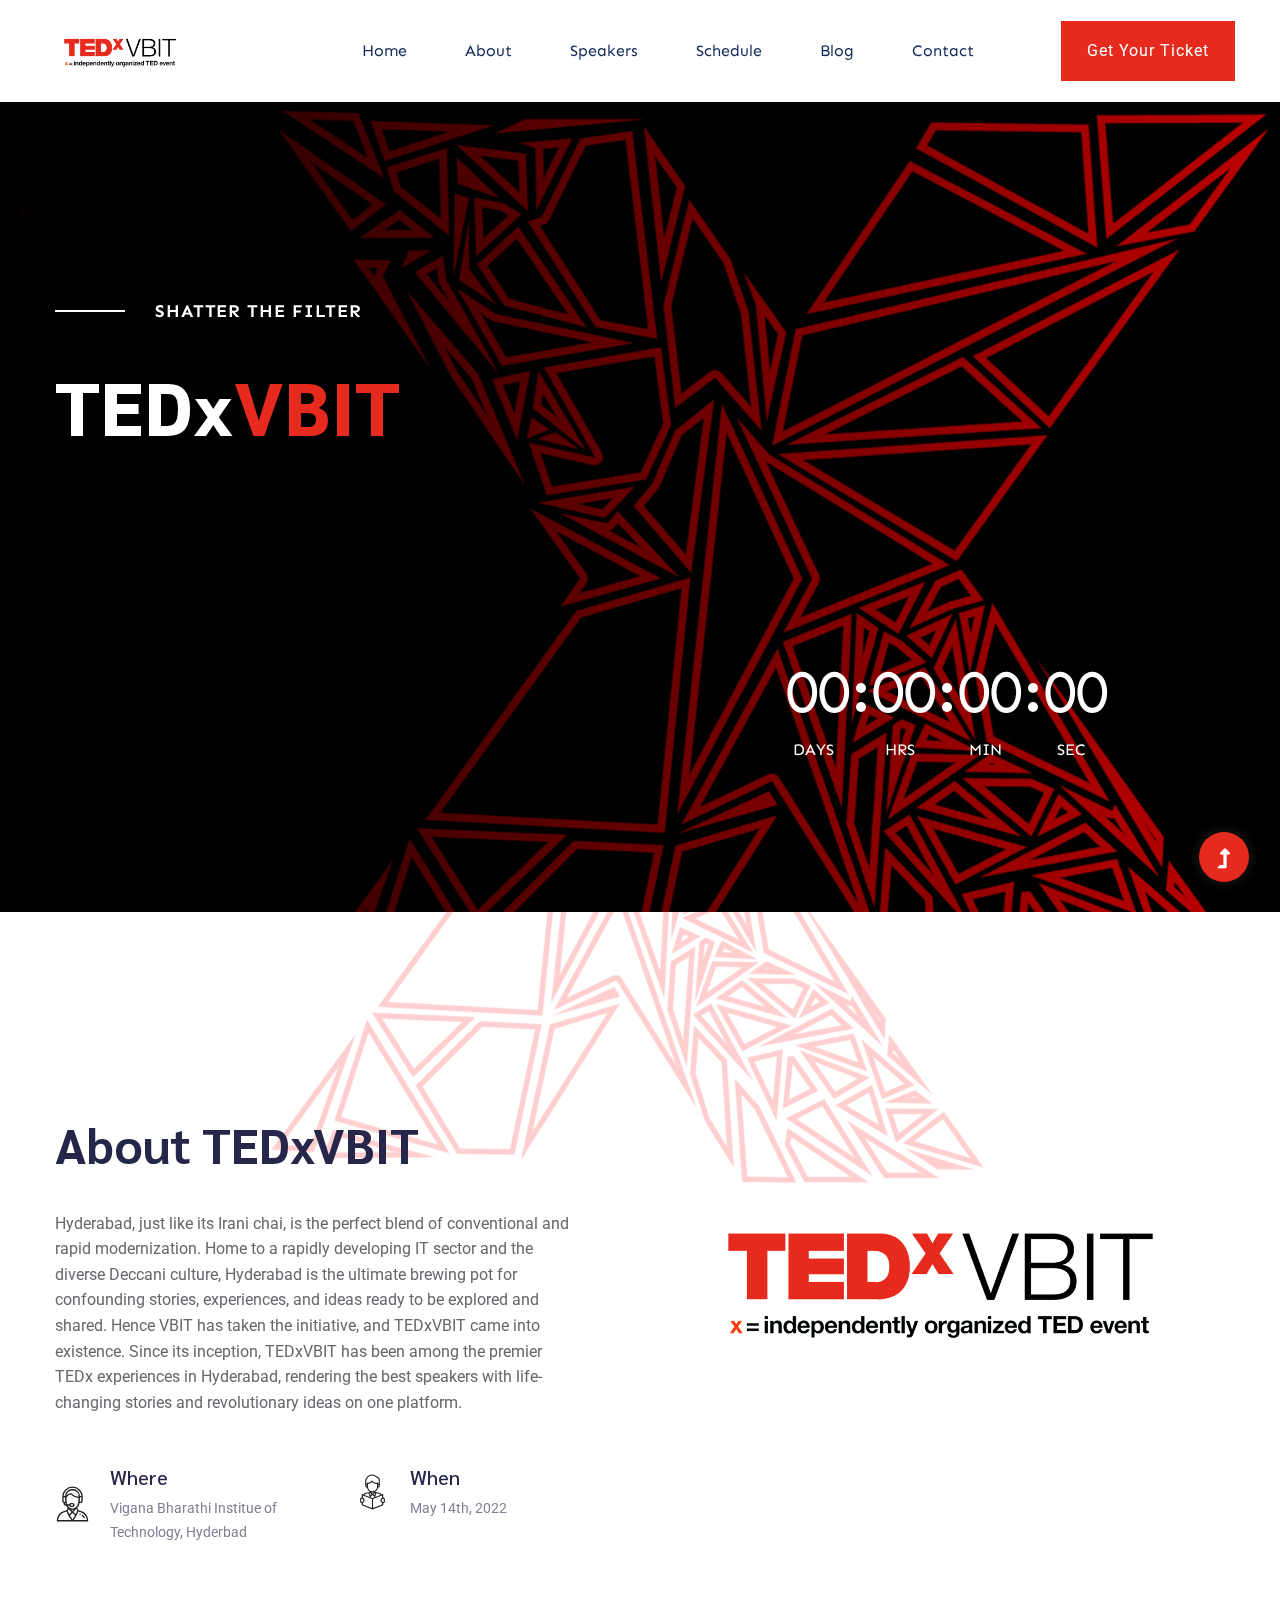
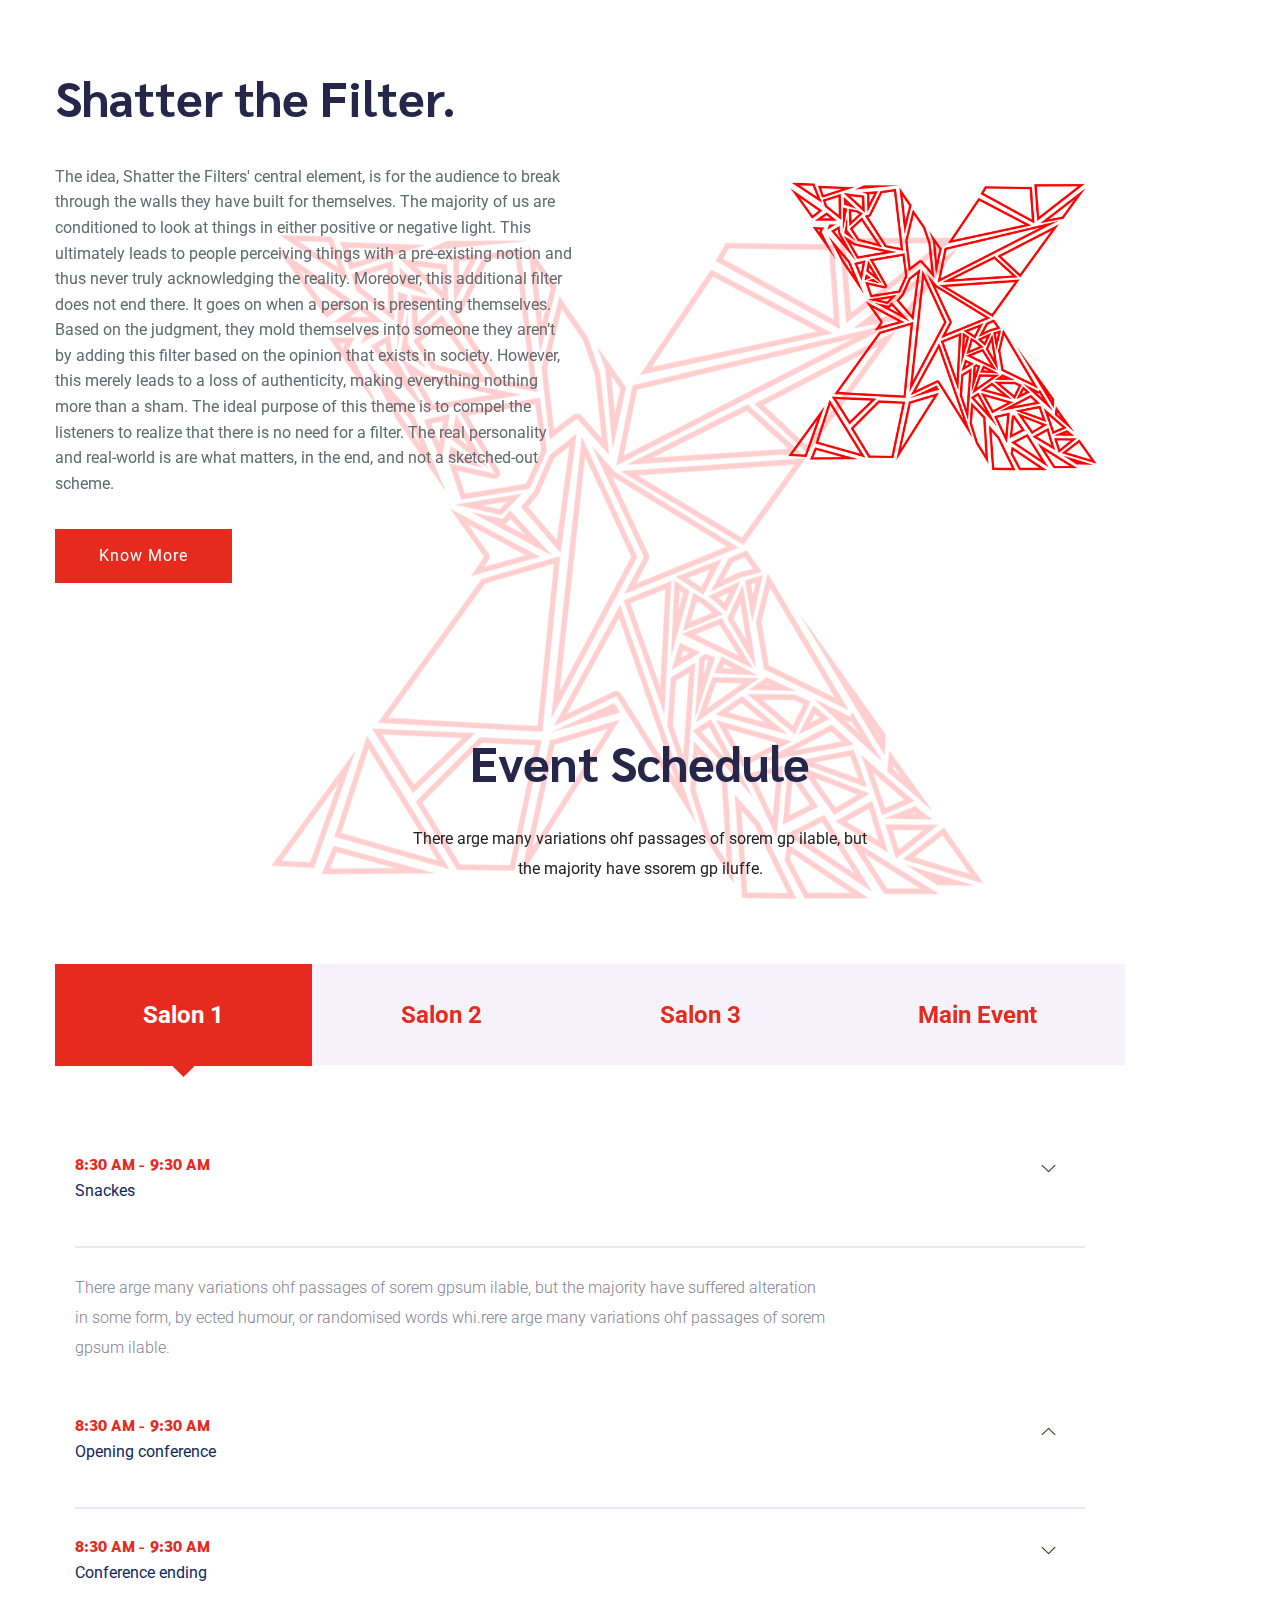
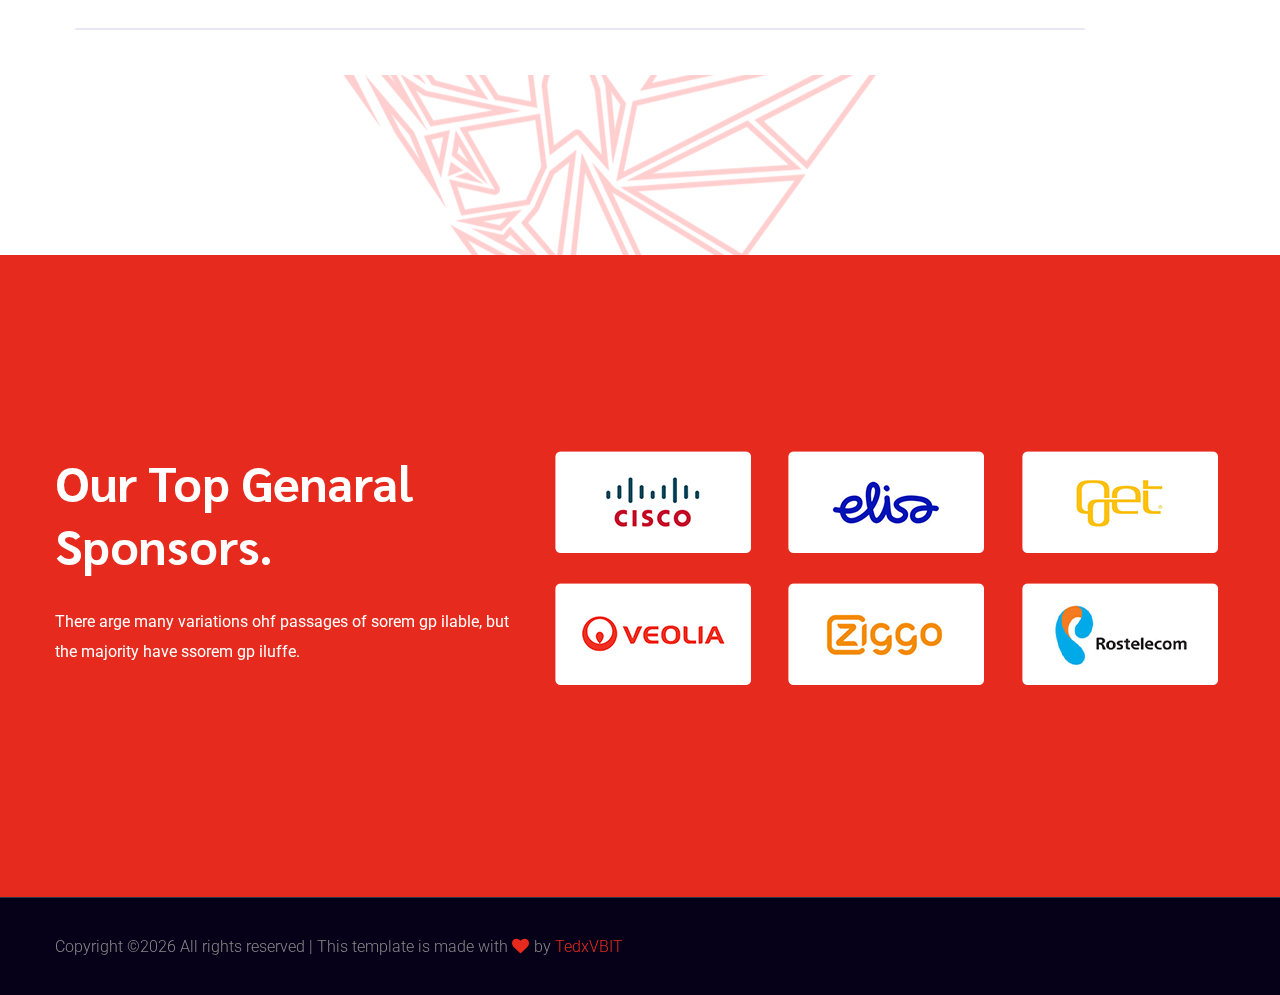
==== index.html @ 93c68857 "Opacity" ====
<!doctype html>
<html class="no-js" lang="zxx">
<head>
    <meta charset="utf-8">
    <meta http-equiv="x-ua-compatible" content="ie=edge">
    <title> TedxVBIT | Season 4 </title>
    <meta name="description" content="">
    <meta name="viewport" content="width=device-width, initial-scale=1">
    <link rel="manifest" href="site.webmanifest">
    <link rel="shortcut icon" type="image/x-icon" href="assets/img/favicon.png">

	<!-- CSS here -->
	<link rel="stylesheet" href="assets/css/bootstrap.min.css">
	<link rel="stylesheet" href="assets/css/owl.carousel.min.css">
	<link rel="stylesheet" href="assets/css/slicknav.css">
    <link rel="stylesheet" href="assets/css/flaticon.css">
    <link rel="stylesheet" href="assets/css/gijgo.css">
	<link rel="stylesheet" href="assets/css/animate.min.css">
	<link rel="stylesheet" href="assets/css/magnific-popup.css">
	<link rel="stylesheet" href="assets/css/fontawesome-all.min.css">
	<link rel="stylesheet" href="assets/css/themify-icons.css">
	<link rel="stylesheet" href="assets/css/slick.css">
	<link rel="stylesheet" href="assets/css/nice-select.css">
	<link rel="stylesheet" href="assets/css/style.css">
    <style>
        body{
            background-image: url(assets/img/alpha1.png);
            background-position: bottom right;
            
        }
    </style>
</head>
<body>
    <!-- ? Preloader Start -->
    <div id="preloader-active">
        <div class="preloader d-flex align-items-center justify-content-center">
            <div class="preloader-inner position-relative">
                <div class="preloader-circle"></div>
                <div class="preloader-img pere-text">
                    <img src="assets/img/logo/loader.png" alt="">
                </div>
            </div>
        </div>
    </div>
    <!-- Preloader Start -->
<header>
    <!--? Header Start -->
    <div class="header-area">
        <div class="main-header header-sticky">
            <div class="container-fluid">
                <div class="row align-items-center">
                    <!-- Logo -->
                    <div class="col-xl-2 col-lg-2 col-md-1">
                        <div class="logo">
                            <a href="index.html"><img src="assets/img/logo/logo.png" width="150" alt=""></a>
                        </div>
                    </div>
                    <div class="col-xl-10 col-lg-10 col-md-10">
                        <div class="menu-main d-flex align-items-center justify-content-end">
                            <!-- Main-menu -->
                            <div class="main-menu f-right d-none d-lg-block">
                                <nav>
                                    <ul id="navigation">
                                        <li><a href="index.html">Home</a></li>
                                        <li><a href="about.html">About</a></li>
                                        <li><a href="Speakers.html">Speakers</a></li>
                                        <li><a href="schedule.html">Schedule</a></li>
                                        <li><a href="blog.html">Blog</a>
                                            <ul class="submenu">
                                                <li><a href="blog.html">Blog</a></li>
                                                <li><a href="blog_details.html">Blog Details</a></li>
                                                <li><a href="elements.html">Element</a></li>
                                            </ul>
                                        </li>
                                        <li><a href="contact.html">Contact</a></li>
                                    </ul>
                                </nav>
                            </div>
                            <div class="header-right-btn f-right d-none d-lg-block ml-30">
                                <a href="#" class="btn header-btn">Get Your Ticket</a>
                            </div>
                        </div>
                    </div>   
                    <!-- Mobile Menu -->
                    <div class="col-12">
                        <div class="mobile_menu d-block d-lg-none"></div>
                    </div>
                </div>
            </div>
        </div>
    </div>
    <!-- Header End -->
</header>
<main>
    <!--? slider Area Start-->
    <div class="slider-area position-relative" style="height: 90vh;">
        <div class="slider-active">
            <!-- Single Slider -->
            <div class="single-slider slider-height d-flex align-items-center">
                <div class="container">
                    <div class="row">
                        <div class="col-xl-8 col-lg-8 col-md-9 col-sm-10">
                            <div class="hero__caption" style="padding-bottom: 300px;">
                                <span data-animation="fadeInLeft" data-delay=".1s">Shatter the filter</span>
                                <h1 data-animation="fadeInLeft" data-delay=".5s">TEDx<strong style="color: #e62b1e;">VBIT</strong></h1>
                            </div>
                        </div>
                    </div>
                </div>          
            </div>
            <!-- Single Slider -->
            <div class="single-slider slider-height d-flex align-items-center">
                <div class="container">
                    <div class="row">
                        <div class="col-xl-8 col-lg-8 col-md-9 col-sm-10">
                            <div class="hero__caption">
                                <span data-animation="fadeInLeft" data-delay=".1s">Committed to success</span>
                                <h1 data-animation="fadeInLeft" data-delay=".5s">Digital Conference For Designers</h1>
                                <!-- Hero-btn -->
                                <div class="slider-btns">
                                    <a data-animation="fadeInLeft" data-delay="1.0s" href="industries.html" class="btn hero-btn">Download</a>
                                    <a data-animation="fadeInRight" data-delay="1.0s" class="popup-video video-btn"  href="https://www.youtube.com/watch?v=up68UAfH0d0">
                                        <i class="fas fa-play"></i></a>
                                    <p class="video-cap d-none d-sm-blcok" data-animation="fadeInRight" data-delay="1.0s">Story Vidoe<br> Watch</p>
                                </div>
                            </div>
                        </div>
                    </div>
                </div>          
            </div>
        </div>
        <!-- Counter Section Begin -->
        <div class="counter-section d-sm-block" style="padding-bottom: 50px;">
            <div class="cd-timer" id="countdown" >
                <div class="cd-item">
                    <span>96</span>
                    <p>Days</p>
                </div>
                <div class="cd-item">
                    <span>15</span>
                    <p>Hrs</p>
                </div>
                <div class="cd-item">
                    <span>07</span>
                    <p>Min</p>
                </div>
                <div class="cd-item">
                    <span>02</span>
                    <p>Sec</p>
                </div>
            </div>
        </div>
        <!-- Counter Section End -->
    </div>
    <!-- slider Area End-->
    <!--? About Law Start-->
    <section class="about-low-area section-padding2" >
        <div class="container">
            <div class="row">
                <div class="col-lg-6 col-md-12">
                    <div class="about-caption mb-50">
                        <!-- Section Tittle -->
                        <div class="section-tittle mb-35">
                            <h2>About TEDxVBIT</h2>
                        </div>
                        <p>Hyderabad, just like its Irani chai, is the perfect blend of conventional and rapid modernization. Home to a rapidly developing IT sector and the diverse Deccani culture, Hyderabad is the ultimate brewing pot for confounding stories, experiences, and ideas ready to be explored and shared. Hence VBIT has taken the initiative, and TEDxVBIT came into existence. Since its inception, TEDxVBIT has been among the premier TEDx experiences in Hyderabad, rendering the best speakers with life-changing stories and revolutionary ideas on one platform.
                        </p>
                    </div>
                    <div class="row">
                        <div class="col-lg-6 col-md-6 col-sm-6 col-xs-10">
                            <div class="single-caption mb-20">
                                <div class="caption-icon">
                                    <span class="flaticon-communications-1"></span>
                                </div>
                                <div class="caption">
                                    <h5>Where</h5>
                                    <p>Vigana Bharathi Institue of Technology, Hyderbad </p>
                                </div>
                            </div>
                        </div>
                        <div class="col-lg-6 col-md-6 col-sm-6 col-xs-10">
                            <div class="single-caption mb-20">
                                <div class="caption-icon">
                                    <span class="flaticon-education"></span>
                                </div>
                                <div class="caption">
                                    <h5>When</h5>
                                    <p>May 14th, 2022</p>
                                </div>
                            </div>
                        </div>
                    </div>
                    
                </div>
                <div class="col-lg-6 col-md-12">
                    <!-- about-img -->
                    <!--
                        <div class="about-font-img d-none d-lg-block">
                            <img src="assets/img/TEDx Shattered Stroke.png" alt="" style="width: 60%;">
                        </div>-->
                        <div class="about-back-img ">
                            <img src="assets/img/TEDx LOGO White BG.png" alt="" style="width: 100%; margin-top: 20px;">
                        </div>
                    </div>
                </div>
            </div>
        </div>
    </section>


    <section class="about-low-area section-padding2" style="margin-top: -300px;">
        <div class="container">
            <div class="row">
                <div class="col-lg-6 col-md-12">
                    <div class="about-caption mb-50">
                        <!-- Section Tittle -->
                        <div class="section-tittle mb-35">
                            <h2>Shatter the Filter.</h2>
                        </div>
                        <p>The idea, Shatter the Filters' central element, is for the audience to break through the walls they have built for themselves. The majority of us are conditioned to look at things in either positive or negative light. This ultimately leads to people perceiving things with a pre-existing notion and thus never truly acknowledging the reality. Moreover, this additional filter does not end there. It goes on when a person is presenting themselves. Based on the judgment, they mold themselves into someone they aren’t by adding this filter based on the opinion that exists in society. However, this merely leads to a loss of authenticity, making everything nothing more than a sham. The ideal purpose of this theme is to compel the listeners to realize that there is no need for a filter. The real personality and real-world is are what matters, in the end, and not a sketched-out scheme.
                        </p>
                        <a href="about.html" class="btn mt-50" style="margin-top: -10px;">Know More</a>
                    </div>
                   
                </div>
                <div class="col-lg-6 col-md-12">
                    <!-- about-img -->
                    <!--
                        <div class="about-font-img d-none d-lg-block">
                            <img src="assets/img/TEDx Shattered Stroke.png" alt="" style="width: 60%;">
                        </div>-->
                        <div class="about-back-img ">
                            <img src="assets/img/TEDx Shattered Stroke.png" alt="" style="width: 100%;">
                        </div>
                    </div>
                </div>
            </div>
        </div>
    </section>


    <!-- About Law End-->
    <!--? Brand Area Start -->
    <!--
    <section class="team-area pt-180 pb-100 section-bg" data-background="assets/img/gallery/section_bg02.png">
        <div class="container">
            <div class="row">
                <div class="col-lg-6 col-md-9">
                  
                    <div class="section-tittle section-tittle2 mb-50">
                        <h2>The Most Importent Speakers.</h2>
                        <p>There arge many variations ohf passages of sorem gpsum ilable, but the majority have suffered alteration in.</p>
                        <a href="#" class="btn white-btn mt-30">View Spackert</a>
                    </div>
                </div>
                <div class="col-lg-3 col-md-4 col-sm-6">
                    <div class="single-team mb-30">
                        <div class="team-img">
                            <img src="assets/img/gallery/team1.png" alt="">
                           
                            <ul class="team-social">
                                <li><a href="#"><i class="fab fa-facebook-f"></i></a></li>
                                <li><a href="#"><i class="fab fa-twitter"></i></a></li>
                                <li><a href="#"><i class="fas fa-globe"></i></a></li>
                            </ul>
                        </div>
                        <div class="team-caption">
                            <h3><a href="#">Jesscia brown</a></h3>
                            <p> Co Founder</p>
                        </div>
                    </div>
                </div>
                <div class="col-lg-3 col-md-4 col-sm-6">
                    <div class="single-team mb-30">
                        <div class="team-img">
                            <img src="assets/img/gallery/team2.png" alt="">
                           
                            <ul class="team-social">
                                <li><a href="#"><i class="fab fa-facebook-f"></i></a></li>
                                <li><a href="#"><i class="fab fa-twitter"></i></a></li>
                                <li><a href="#"><i class="fas fa-globe"></i></a></li>
                            </ul>
                        </div>
                        <div class="team-caption">
                            <h3><a href="#">Jesscia brown</a></h3>
                            <p> Co Founder</p>
                        </div>
                    </div>
                </div>
                <div class="col-lg-3 col-md-4 col-sm-6">
                    <div class="single-team mb-30">
                        <div class="team-img">
                            <img src="assets/img/gallery/team3.png" alt="">
                            
                            <ul class="team-social">
                                <li><a href="#"><i class="fab fa-facebook-f"></i></a></li>
                                <li><a href="#"><i class="fab fa-twitter"></i></a></li>
                                <li><a href="#"><i class="fas fa-globe"></i></a></li>
                            </ul>
                        </div>
                        <div class="team-caption">
                            <h3><a href="#">brown Rulsan</a></h3>
                            <p> Co Founder</p>
                        </div>
                    </div>
                </div>
                <div class="col-lg-3 col-md-4 col-sm-6">
                    <div class="single-team mb-30">
                        <div class="team-img">
                            <img src="assets/img/gallery/team4.png" alt="">
                          
                            <ul class="team-social">
                                <li><a href="#"><i class="fab fa-facebook-f"></i></a></li>
                                <li><a href="#"><i class="fab fa-twitter"></i></a></li>
                                <li><a href="#"><i class="fas fa-globe"></i></a></li>
                            </ul>
                        </div>
                        <div class="team-caption">
                            <h3><a href="#">Jesscia brown</a></h3>
                            <p> Co Founder</p>
                        </div>
                    </div>
                </div>
                <div class="col-lg-3 col-md-4 col-sm-6">
                    <div class="single-team mb-30">
                        <div class="team-img">
                            <img src="assets/img/gallery/team5.png" alt="">
                            
                            <ul class="team-social">
                                <li><a href="#"><i class="fab fa-facebook-f"></i></a></li>
                                <li><a href="#"><i class="fab fa-twitter"></i></a></li>
                                <li><a href="#"><i class="fas fa-globe"></i></a></li>
                            </ul>
                        </div>
                        <div class="team-caption">
                            <h3><a href="#">Jesscia brown</a></h3>
                            <p> Co Founder</p>
                        </div>
                    </div>
                </div>
                <div class="col-lg-3 col-md-4 col-sm-6">
                    <div class="single-team mb-30">
                        <div class="team-img">
                            <img src="assets/img/gallery/team6.png" alt="">
                          
                            <ul class="team-social">
                                <li><a href="#"><i class="fab fa-facebook-f"></i></a></li>
                                <li><a href="#"><i class="fab fa-twitter"></i></a></li>
                                <li><a href="#"><i class="fas fa-globe"></i></a></li>
                            </ul>
                        </div>
                        <div class="team-caption">
                            <h3><a href="#">wndfert droit</a></h3>
                            <p> Co Founder</p>
                        </div>
                    </div>
                </div>
            </div>
        </div>
    </section>-->
    <!-- Brand Area End -->  
    <!--? accordion -->

    <section id="eventsch" class="accordion fix section-padding30" style="margin-top: -300px;">
        <div class="container">
            <div class="row justify-content-center">
                <div class="col-xl-5 col-lg-6 col-md-6">
                    <!-- Section Tittle -->
                    <div class="section-tittle text-center mb-80">
                        <h2>Event Schedule</h2>
                        <p>There arge many variations ohf passages of sorem gp ilable, but the majority have ssorem gp iluffe.</p>
                    </div> 
                </div>
            </div>
            <div class="row ">
               <div class="col-lg-11">
                    <div class="properties__button mb-40">
                        <!--Nav Button  -->
                        <nav>                                                                         
                            <div class="nav nav-tabs" id="nav-tab" role="tablist">
                                <a class="nav-item nav-link active" id="nav-home-tab" data-toggle="tab" href="#nav-home" role="tab" aria-controls="nav-home" aria-selected="true"> Salon 1</a>
                                <a class="nav-item nav-link" id="nav-profile-tab" data-toggle="tab" href="#nav-profile" role="tab" aria-controls="nav-profile" aria-selected="false">Salon 2</a>
                                <a class="nav-item nav-link" id="nav-contact-tab" data-toggle="tab" href="#nav-contact" role="tab" aria-controls="nav-contact" aria-selected="false">Salon 3</a>
                                <a class="nav-item nav-link" id="nav-dinner-tab" data-toggle="tab" href="#nav-dinner" role="tab" aria-controls="nav-dinner" aria-selected="false"> Main Event</a>
                            </div>
                        </nav>
                        <!--End Nav Button  -->
                    </div>
               </div>
            </div>
        </div>
        <div class="container">
            <!-- Nav Card -->
            <div class="tab-content" id="nav-tabContent">
                <!-- card one -->
                <div class="tab-pane fade show active" id="nav-home" role="tabpanel" aria-labelledby="nav-home-tab">
                   <div class="row">
                        <div class="col-lg-11">
                            <div class="accordion-wrapper">
                                <div class="accordion" id="accordionExample">
                                    <!-- single-one -->
                                    <div class="card">
                                        <div class="card-header" id="headingTwo">
                                            <h2 class="mb-0">
                                                <a href="#" class="btn-link collapsed" data-toggle="collapse" data-target="#collapseTwo" aria-expanded="false" aria-controls="collapseTwo">
                                                    <span>8:30 AM - 9:30 AM</span>
                                                    <p>Snackes</p>
                                                </a> 
                                            </h2>
                                        </div>
                                        <div id="collapseTwo" class="collapse show" aria-labelledby="headingTwo" data-parent="#accordionExample">
                                            <div class="card-body">
                                                There arge many variations ohf passages of sorem gpsum ilable, but the majority have suffered alteration in some form, by ected humour, or randomised words whi.rere arge many variations ohf passages of sorem gpsum ilable.
                                            </div>
                                        </div>
                                    </div>
                                    <!-- single-two -->
                                    <div class="card">
                                        <div class="card-header" id="headingOne">
                                            <h2 class="mb-0">
                                                <a href="#" class="btn-link" data-toggle="collapse" data-target="#collapseOne" aria-expanded="true" aria-controls="collapseOne">
                                                    <span>8:30 AM - 9:30 AM</span>
                                                    <p>Opening conference</p>
                                                </a>
                                            </h2>
                                        </div>
                                        <div id="collapseOne" class="collapse" aria-labelledby="headingOne" data-parent="#accordionExample">
                                            <div class="card-body">
                                                There arge many variations ohf passages of sorem gpsum ilable, but the majority have suffered alteration in some form, by ected humour, or randomised words whi.rere arge many variations ohf passages of sorem gpsum ilable.
                                            </div>
                                        </div>
                                    </div>
                                    <!-- single-three -->
                                    <div class="card">
                                        <div class="card-header" id="headingThree">
                                            <h2 class="mb-0">
                                                <a href="#" class="btn-link collapsed" data-toggle="collapse" data-target="#collapseThree" aria-expanded="false" aria-controls="collapseThree">
                                                    <span>8:30 AM - 9:30 AM</span>
                                                    <p>Conference ending</p>
                                                </a>
                                            </h2>
                                        </div>
                                        <div id="collapseThree" class="collapse" aria-labelledby="headingThree" data-parent="#accordionExample">
                                            <div class="card-body">
                                                There arge many variations ohf passages of sorem gpsum ilable, but the majority have suffered alteration in some form, by ected humour, or randomised words whi.rere arge many variations ohf passages of sorem gpsum ilable.
                                            </div>
                                        </div>
                                    </div>
                                </div>
                            </div>
                        </div>
                   </div>
                </div>
                <!-- Card two -->
                <div class="tab-pane fade" id="nav-profile" role="tabpanel" aria-labelledby="nav-profile-tab">
                    <div class="row">
                        <div class="col-lg-11">
                            <div class="accordion-wrapper">
                                <div class="accordion" id="accordionExample">
                                    <!-- single-one -->
                                    <div class="card">
                                        <div class="card-header" id="headingTwo">
                                            <h2 class="mb-0">
                                                <a href="#" class="btn-link collapsed" data-toggle="collapse" data-target="#collapseTwo2" aria-expanded="false" aria-controls="collapseTwo2">
                                                    <span>8:30 AM - 9:30 AM</span>
                                                    <p>Snackes</p>
                                                </a> 
                                            </h2>
                                        </div>
                                        <div id="collapseTwo2" class="collapse show" aria-labelledby="headingTwo" data-parent="#accordionExample">
                                            <div class="card-body">
                                                There arge many variations ohf passages of sorem gpsum ilable, but the majority have suffered alteration in some form, by ected humour, or randomised words whi.rere arge many variations ohf passages of sorem gpsum ilable.
                                            </div>
                                        </div>
                                    </div>
                                    <!-- single-two -->
                                    <div class="card">
                                        <div class="card-header" id="headingOne">
                                            <h2 class="mb-0">
                                                <a href="#" class="btn-link" data-toggle="collapse" data-target="#collapseOne1" aria-expanded="true" aria-controls="collapseOne1">
                                                    <span>8:30 AM - 9:30 AM</span>
                                                    <p>Opening conference</p>
                                                </a>
                                            </h2>
                                        </div>
                                        <div id="collapseOne1" class="collapse" aria-labelledby="headingOne" data-parent="#accordionExample">
                                            <div class="card-body">
                                                There arge many variations ohf passages of sorem gpsum ilable, but the majority have suffered alteration in some form, by ected humour, or randomised words whi.rere arge many variations ohf passages of sorem gpsum ilable.
                                            </div>
                                        </div>
                                    </div>
                                    <!-- single-three -->
                                    <div class="card">
                                        <div class="card-header" id="headingThree">
                                            <h2 class="mb-0">
                                                <a href="#" class="btn-link collapsed" data-toggle="collapse" data-target="#collapseThree3" aria-expanded="false" aria-controls="collapseThree3">
                                                    <span>8:30 AM - 9:30 AM</span>
                                                    <p>Conference ending</p>
                                                </a>
                                            </h2>
                                        </div>
                                        <div id="collapseThree3" class="collapse" aria-labelledby="headingThree" data-parent="#accordionExample">
                                            <div class="card-body">
                                                There arge many variations ohf passages of sorem gpsum ilable, but the majority have suffered alteration in some form, by ected humour, or randomised words whi.rere arge many variations ohf passages of sorem gpsum ilable.
                                            </div>
                                        </div>
                                    </div>
                                </div>
                            </div>
                        </div>
                    </div>
                </div>
                <!-- Card three -->
                <div class="tab-pane fade" id="nav-contact" role="tabpanel" aria-labelledby="nav-contact-tab">
                    <div class="row">
                            <div class="col-lg-11">
                                <div class="accordion-wrapper">
                                    <div class="accordion" id="accordionExample">
                                        <!-- single-one -->
                                        <div class="card">
                                            <div class="card-header" id="headingTwo">
                                                <h2 class="mb-0">
                                                    <a href="#" class="btn-link collapsed" data-toggle="collapse" data-target="#collapseTwo01" aria-expanded="false" aria-controls="collapseTwo01">
                                                        <span>8:30 AM - 9:30 AM</span>
                                                        <p>Snackes</p>
                                                    </a> 
                                                </h2>
                                            </div>
                                            <div id="collapseTwo01" class="collapse show" aria-labelledby="headingTwo" data-parent="#accordionExample">
                                                <div class="card-body">
                                                    There arge many variations ohf passages of sorem gpsum ilable, but the majority have suffered alteration in some form, by ected humour, or randomised words whi.rere arge many variations ohf passages of sorem gpsum ilable.
                                                </div>
                                            </div>
                                        </div>
                                        <!-- single-two -->
                                        <div class="card">
                                            <div class="card-header" id="headingOne">
                                                <h2 class="mb-0">
                                                    <a href="#" class="btn-link" data-toggle="collapse" data-target="#collapseOne02" aria-expanded="true" aria-controls="collapseOne02">
                                                        <span>8:30 AM - 9:30 AM</span>
                                                        <p>Opening conference</p>
                                                    </a>
                                                </h2>
                                            </div>
                                            <div id="collapseOne02" class="collapse" aria-labelledby="headingOne" data-parent="#accordionExample">
                                                <div class="card-body">
                                                    There arge many variations ohf passages of sorem gpsum ilable, but the majority have suffered alteration in some form, by ected humour, or randomised words whi.rere arge many variations ohf passages of sorem gpsum ilable.
                                                </div>
                                            </div>
                                        </div>
                                        <!-- single-three -->
                                        <div class="card">
                                            <div class="card-header" id="headingThree">
                                                <h2 class="mb-0">
                                                    <a href="#" class="btn-link collapsed" data-toggle="collapse" data-target="#collapseThree03" aria-expanded="false" aria-controls="collapseThree03">
                                                        <span>8:30 AM - 9:30 AM</span>
                                                        <p>Conference ending</p>
                                                    </a>
                                                </h2>
                                            </div>
                                            <div id="collapseThree03" class="collapse" aria-labelledby="headingThree" data-parent="#accordionExample">
                                                <div class="card-body">
                                                    There arge many variations ohf passages of sorem gpsum ilable, but the majority have suffered alteration in some form, by ected humour, or randomised words whi.rere arge many variations ohf passages of sorem gpsum ilable.
                                                </div>
                                            </div>
                                        </div>
                                    </div>
                                </div>
                            </div>
                    </div>
                </div>
                <!-- Card Four -->
                <div class="tab-pane fade" id="nav-dinner" role="tabpanel" aria-labelledby="nav-dinner">
                    <div class="row">
                            <div class="col-lg-11">
                                <div class="accordion-wrapper">
                                    <div class="accordion" id="accordionExample">
                                        <!-- single-one -->
                                        <div class="card">
                                            <div class="card-header" id="headingTwo">
                                                <h2 class="mb-0">
                                                    <a href="#" class="btn-link collapsed" data-toggle="collapse" data-target="#collapseTwo10" aria-expanded="false" aria-controls="collapseTwo10">
                                                        <span>8:30 AM - 9:30 AM</span>
                                                        <p>Snackes</p>
                                                    </a> 
                                                </h2>
                                            </div>
                                            <div id="collapseTwo10" class="collapse show" aria-labelledby="headingTwo" data-parent="#accordionExample">
                                                <div class="card-body">
                                                    There arge many variations ohf passages of sorem gpsum ilable, but the majority have suffered alteration in some form, by ected humour, or randomised words whi.rere arge many variations ohf passages of sorem gpsum ilable.
                                                </div>
                                            </div>
                                        </div>
                                        <!-- single-two -->
                                        <div class="card">
                                            <div class="card-header" id="headingOne">
                                                <h2 class="mb-0">
                                                    <a href="#" class="btn-link" data-toggle="collapse" data-target="#collapseOne20" aria-expanded="true" aria-controls="collapseOne20">
                                                        <span>8:30 AM - 9:30 AM</span>
                                                        <p>Opening conference</p>
                                                    </a>
                                                </h2>
                                            </div>
                                            <div id="collapseOne20" class="collapse" aria-labelledby="headingOne" data-parent="#accordionExample">
                                                <div class="card-body">
                                                    There arge many variations ohf passages of sorem gpsum ilable, but the majority have suffered alteration in some form, by ected humour, or randomised words whi.rere arge many variations ohf passages of sorem gpsum ilable.
                                                </div>
                                            </div>
                                        </div>
                                        <!-- single-three -->
                                        <div class="card">
                                            <div class="card-header" id="headingThree">
                                                <h2 class="mb-0">
                                                    <a href="#" class="btn-link collapsed" data-toggle="collapse" data-target="#collapseThree30" aria-expanded="false" aria-controls="collapseThree30">
                                                        <span>8:30 AM - 9:30 AM</span>
                                                        <p>Conference ending</p>
                                                    </a>
                                                </h2>
                                            </div>
                                            <div id="collapseThree30" class="collapse" aria-labelledby="headingThree" data-parent="#accordionExample">
                                                <div class="card-body">
                                                    There arge many variations ohf passages of sorem gpsum ilable, but the majority have suffered alteration in some form, by ected humour, or randomised words whi.rere arge many variations ohf passages of sorem gpsum ilable.
                                                </div>
                                            </div>
                                        </div>
                                    </div>
                                </div>
                            </div>
                    </div>
                </div>
            </div>
            <!-- End Nav Card -->
        </div>
    </section>
    <!-- accordion End -->
    <!--? gallery Products Start -->
    
    <!-- Pricing Card End -->
    <!--? Brand Area Start-->
    <section class="work-company section-padding30" style="background: #e62b1e;">
        <div class="container">
            <div class="row align-items-center">
                <div class="col-lg-5 col-md-8">
                    <!-- Section Tittle -->
                    <div class="section-tittle section-tittle2 mb-50">
                        <h2>Our Top Genaral Sponsors.</h2>
                        <p>There arge many variations ohf passages of sorem gp ilable, but the majority have ssorem gp iluffe.</p>
                    </div>
                </div>
                <div class="col-lg-7">
                    <div class="logo-area">
                        <div class="row">
                            <div class="col-lg-4 col-md-4 col-sm-6">
                                <div class="single-logo mb-30">
                                    <img src="assets/img/gallery/cisco_brand.png" alt="">
                                </div>
                            </div>
                            <div class="col-lg-4 col-md-4 col-sm-6">
                                <div class="single-logo mb-30">
                                    <img src="assets/img/gallery/cisco_brand2.png" alt="">
                                </div>
                            </div>
                            <div class="col-lg-4 col-md-4 col-sm-6">
                                <div class="single-logo mb-30">
                                    <img src="assets/img/gallery/cisco_brand3.png" alt="">
                                </div>
                            </div>
                            <div class="col-lg-4 col-md-4 col-sm-6">
                                <div class="single-logo mb-30">
                                    <img src="assets/img/gallery/cisco_brand4.png" alt="">
                                </div>
                            </div>
                            <div class="col-lg-4 col-md-4 col-sm-6">
                                <div class="single-logo mb-30">
                                    <img src="assets/img/gallery/cisco_brand5.png" alt="">
                                </div>
                            </div>
                            <div class="col-lg-4 col-md-4 col-sm-6">
                                <div class="single-logo mb-30">
                                    <img src="assets/img/gallery/cisco_brand6.png" alt="">
                                </div>
                            </div>
                        </div>
                    </div>
                </div>
            </div>
        </div>
    </section>
    <!-- Brand Area End-->
    <!--? Blog Area Start -->
    
    <!-- Blog Area End -->
    </main>
    <footer>
        <!-- Footer Start-->
              <!-- footer-bottom area -->
        <div class="footer-bottom-area footer-bg">
            <div class="container">
                <div class="footer-border">
                     <div class="row d-flex justify-content-between align-items-center">
                         <div class="col-xl-10 col-lg-8 ">
                             <div class="footer-copy-right">
                                 <p><!-- Link back to Colorlib can't be removed. Template is licensed under CC BY 3.0. -->
  Copyright &copy;<script>document.write(new Date().getFullYear());</script> All rights reserved | This template is made with <i class="fa fa-heart" aria-hidden="true"></i> by <a href="" target="_blank">TedxVBIT</a>
  <!-- Link back to Colorlib can't be removed. Template is licensed under CC BY 3.0. --></p>
                             </div>
                         </div>
                     </div>
                </div>
            </div>
        </div>
        <!-- Footer End-->
    </footer>
    <!-- Scroll Up -->
    <div id="back-top" >
        <a title="Go to Top" href="#"> <i class="fas fa-level-up-alt"></i></a>
    </div>

    <!-- JS here -->

    <script src="./assets/js/vendor/modernizr-3.5.0.min.js"></script>
    <!-- Jquery, Popper, Bootstrap -->
    <script src="./assets/js/vendor/jquery-1.12.4.min.js"></script>
    <script src="./assets/js/popper.min.js"></script>
    <script src="./assets/js/bootstrap.min.js"></script>
    <!-- Jquery Mobile Menu -->
    <script src="./assets/js/jquery.slicknav.min.js"></script>

    <!-- Jquery Slick , Owl-Carousel Plugins -->
    <script src="./assets/js/owl.carousel.min.js"></script>
    <script src="./assets/js/slick.min.js"></script>
    <!-- One Page, Animated-HeadLin -->
    <script src="./assets/js/wow.min.js"></script>
    <script src="./assets/js/animated.headline.js"></script>
    <script src="./assets/js/jquery.magnific-popup.js"></script>

    <!-- Date Picker -->
    <script src="./assets/js/gijgo.min.js"></script>
    <!-- Nice-select, sticky -->
    <script src="./assets/js/jquery.nice-select.min.js"></script>
    <script src="./assets/js/jquery.sticky.js"></script>
    
    <!-- counter , waypoint -->
    <script src="./assets/js/jquery.counterup.min.js"></script>
    <script src="./assets/js/waypoints.min.js"></script>
    <script src="./assets/js/jquery.countdown.min.js"></script>
    <!-- contact js -->
    <script src="./assets/js/contact.js"></script>
    <script src="./assets/js/jquery.form.js"></script>
    <script src="./assets/js/jquery.validate.min.js"></script>
    <script src="./assets/js/mail-script.js"></script>
    <script src="./assets/js/jquery.ajaxchimp.min.js"></script>
    
    <!-- Jquery Plugins, main Jquery -->	
    <script src="./assets/js/plugins.js"></script>
    <script src="./assets/js/main.js"></script>
    
    </body>
</html>
---- assets/css/flaticon.css ----
/*
  	Flaticon icon font: Flaticon
  	Creation date: 05/05/2020 06:05
  	*/

@font-face {
  font-family: "Flaticon";
  src: url("../fonts/Flaticon.eot");
  src: url("../fonts/Flaticon.eot?#iefix") format("embedded-opentype"),
       url("../fonts/Flaticon.woff2") format("woff2"),
       url("../fonts/Flaticon.woff") format("woff"),
       url("../fonts/Flaticon.ttf") format("truetype"),
       url("../fonts/Flaticon.svg#Flaticon") format("svg");
  font-weight: normal;
  font-style: normal;
}

@media screen and (-webkit-min-device-pixel-ratio:0) {
  @font-face {
    font-family: "Flaticon";
    src: url("../fonts/Flaticon.svg#Flaticon") format("svg");
  }
}

[class^="flaticon-"]:before, [class*=" flaticon-"]:before,
[class^="flaticon-"]:after, [class*=" flaticon-"]:after {   
  font-family: Flaticon;
font-style: normal;
}

.flaticon-computing:before { content: "\f100"; }
.flaticon-education:before { content: "\f101"; }
.flaticon-business:before { content: "\f102"; }
.flaticon-communications-1:before { content: "\f103"; }
.flaticon-graduated:before { content: "\f104"; }
.flaticon-tools-and-utensils:before { content: "\f105"; }
.flaticon-communications:before { content: "\f106"; }
.flaticon-web-design:before { content: "\f107"; }
---- assets/css/gijgo.css ----
.gj-button {
    background-color: #f5f5f5;
    border: 1px solid #ddd;
    color: #000;
    border-radius: 3px;
    padding: 6px 10px;
    cursor: pointer;
}

.gj-unselectable {
    -webkit-touch-callout: none;
    -webkit-user-select: none;
    -khtml-user-select: none;
    -moz-user-select: none;
    -ms-user-select: none;
    user-select: none;
}

.gj-row {
    display: -webkit-box;
    display: -ms-flexbox;
    display: flex;
    -ms-flex-wrap: wrap;
    flex-wrap: wrap;
}

.gj-margin-left-5 {
    margin-left: 5px;
}

.gj-margin-left-10 {
    margin-left: 10px;
}

.gj-width-full {
    width: 100%;
}

.gj-cursor-pointer {
    cursor: pointer;
}

.gj-text-align-center {
    text-align: center;
}

.gj-font-size-16 {
    font-size: 16px;
}

.gj-hidden {
    display: none;
}

/** Material Design */
.gj-button-md {
    background: 0 0;
    border: none;
    border-radius: 2px;
    color: rgba(0, 0, 0, 0.87);
    position: relative;
    height: 36px;
    margin: 0;
    min-width: 64px;
    padding: 0 16px;
    display: inline-block;
    font-family: "Roboto","Helvetica","Arial",sans-serif;
    font-size: 1rem;
    font-weight: 500;
    text-transform: uppercase;
    letter-spacing: 0;
    overflow: hidden;
    will-change: box-shadow;
    transition: box-shadow .2s cubic-bezier(.4,0,1,1),background-color .2s cubic-bezier(.4,0,.2,1),color .2s cubic-bezier(.4,0,.2,1);
    outline: none;
    cursor: pointer;
    text-decoration: none;
    text-align: center;
    line-height: 36px;
    vertical-align: middle;
    overflow: hidden;
    -webkit-user-select: none;
    -moz-user-select: none;
    -ms-user-select: none;
    user-select: none;
}

.gj-button-md:hover {
    background-color: rgba(158,158,158,.2);
}

.gj-button-md:disabled {
    color: rgba(0,0,0,.26);
    background: 0 0;
}

.gj-button-md .material-icons,
.gj-button-md .gj-icon {
    vertical-align: middle;
    /*font-size: 1.3rem;
    margin-right: 4px;*/
}

.gj-button-md.gj-button-md-icon {
    width: 24px;
    height: 31px;
    min-width: 24px;
    padding: 0px;
    display: table;
}

.gj-button-md.gj-button-md-icon .material-icons,
.gj-button-md.gj-button-md-icon .gj-icon {
    display: table-cell;
    margin-right: 0px;
    width: 24px;
    height: 24px;
}

.gj-button-md.active {
    background-color: rgba(158,158,158,.4);
}

.gj-button-md-group {
    position: relative;
    display: inline-block;
    vertical-align: middle;
}
.gj-textbox-md {
	/* border: none; */
	/* border-bottom: 1px solid rgba(0,0,0,.42); */
	display: block;
	font-family: "Helvetica","Arial",sans-serif;
	font-size: 16px;
	line-height: 16px;
	/* padding: 4px 0px; */
	margin: 0;
	/* width: 100%; */
	background: 0 0;
	/* text-align: ; */
	color: rgba(0,0,0,.87);
	padding-left: 44px;
	border: 1px solid #dca73a;
	/* padding: 15px 15px; */
	/* text-align: center; */
	width: 177px;
	height: 55px;
	border-radius: 5px;
}
.gj-textbox-md:focus,
.gj-textbox-md:active {
    /* border-bottom: 2px solid rgba(0,0,0,.42); */
    outline: none;
}

.gj-textbox-md::placeholder {
    color: #8e8e8e;
}

.gj-textbox-md:-ms-input-placeholder {
    color: #8e8e8e;
}

.gj-textbox-md::-ms-input-placeholder {
    color: #8e8e8e;
}

.gj-md-spacer-24 {
    min-width: 24px;
    width: 24px;
    display: inline-block;
}

.gj-md-spacer-32 {
    min-width: 32px;
    width: 32px;
    display: inline-block;
}

.gj-modal {
    position: fixed;
    top: 0;
    right: 0;
    bottom: 0;
    left: 0;
    z-index: 1203;
    display: none;
    overflow: hidden;
    -webkit-overflow-scrolling: touch;
    outline: 0;
    background-color: rgba(0, 0, 0, 0.54118);
    transition: 200ms ease opacity;
    will-change: opacity;
}

/* List */
ul.gj-list li [data-role="wrapper"] {
    display: table;
    width: 100%;
}

ul.gj-list li [data-role="checkbox"] {
    display: table-cell;
    vertical-align:middle;
    text-align:center;
}

ul.gj-list li [data-role="image"] {
    display: table-cell;
    vertical-align:middle;
    text-align:center;
}

ul.gj-list li [data-role="display"] {
    display: table-cell;
    vertical-align:middle;
    cursor: pointer;
}

ul.gj-list li [data-role="display"]:empty:before {
  content: "\200b"; /* unicode zero width space character */
}

/* List - Bootstrap */
ul.gj-list-bootstrap {
    padding-left: 0px;
    margin-bottom: 0px;
}

ul.gj-list-bootstrap li {
    padding: 0px;
}

ul.gj-list-bootstrap li [data-role="wrapper"] {
    padding: 0px 10px;
}

ul.gj-list-bootstrap li [data-role="checkbox"] {
    width: 24px;
    padding: 3px;
}

ul.gj-list-bootstrap li [data-role="image"] {
    width: 24px;
    height: 24px;
}

ul.gj-list-bootstrap li [data-role="display"] {
    padding: 8px 0px 8px 4px;
}

.list-group-item.active ul li, .list-group-item.active:focus ul li, .list-group-item.active:hover ul li {
    text-shadow: none;
    color:initial;
}

/* List - Material Design */
ul.gj-list-md {
    padding: 0px;
    list-style: none;
    list-style-type: none;
    line-height: 24px;
    letter-spacing: 0;
    color: #616161; /* Gray 700 */
}

ul.gj-list-md li {
    display: list-item;
    list-style-type: none;
    padding: 0px;
    min-height: unset;
    box-sizing: border-box;
    align-items: center;
    cursor: default;
    overflow: hidden;

    font-family: "Roboto","Helvetica","Arial",sans-serif;
    font-size: 16px;
    font-weight: 400;
    letter-spacing: .04em;
    line-height: 1;
    
    -webkit-flex-direction: row;
    -ms-flex-direction: row;
    flex-direction: row;
    -webkit-flex-wrap: nowrap;
    -ms-flex-wrap: nowrap;
    flex-wrap: nowrap;
}

ul.gj-list-md li [data-role="checkbox"] {
    height: 24px;
    width: 24px;
}

ul.gj-list-md li [data-role="image"] {
    height: 24px;
    width: 24px;
}

ul.gj-list-md li [data-role="display"] {
    padding: 8px 0px 8px 5px;
    order: 0;
    flex-grow: 2;
    text-decoration: none;
    box-sizing: border-box;
    align-items: center;
    text-align: left;
    color: rgba(0,0,0,.87);
}

ul.gj-list-md li.disabled>[data-role="wrapper"]>[data-role="display"] {
    color: #9E9E9E; /* Gray 500 */
}

.gj-list-md-active {
    background: #e0e0e0;
    color: #3f51b5;
}


/* Picker */
.gj-picker {
    position: absolute;
    z-index: 1203;
    background-color: #fff;
}

.gj-picker .selected {
    color: #fff;
}

/* Material Design */
.gj-picker-md {
    font-family: "Roboto","Helvetica","Arial",sans-serif;
    font-size: 16px;
    font-weight: 400;
    letter-spacing: .04em;
    line-height: 1;
    color: rgba(0,0,0,.87);
    border: 1px solid #E0E0E0;
}

.gj-modal .gj-picker-md {
    border: 0px;
}

.gj-picker-md [role="header"] {
    color: rgba(255, 255, 255, 0.54);
    display: flex;
    background: #2196f3;
    align-items: baseline;
    user-select: none;
    justify-content: center;
}

.gj-picker-md [role="footer"] {
    float: right;
    padding: 10px;
}

.gj-picker-md [role="footer"] button.gj-button-md {
    color: #2196f3;
    font-weight: bold;
    font-size: 13px;
}

/* Bootstrap */
.gj-picker-bootstrap {
    border-radius: 4px;
    border: 1px solid #E0E0E0;
}

.gj-picker-bootstrap .selected {
    color: #888;
}

.gj-picker-bootstrap [role="header"] {
    background: #eee;
    color: #AAA;
}
@font-face {
    font-family: 'gijgo-material';
    src: url('../fonts/gijgo-material.eot?235541');
    src: url('../fonts/gijgo-material.eot?235541#iefix') format('embedded-opentype'), url('../fonts/gijgo-material.ttf?235541') format('truetype'), url('../fonts/gijgo-material.woff?235541') format('woff'), url('../fonts/gijgo-material.svg?235541#gijgo-material') format('svg');
    font-weight: normal;
    font-style: normal;
}

.gj-icon {
    /* use !important to prevent issues with browser extensions that change fonts */
    font-family: 'gijgo-material' !important;
    font-size: 24px;
    speak: none;
    font-style: normal;
    font-weight: normal;
    font-variant: normal;
    text-transform: none;
    line-height: 1;
    /* Enable Ligatures ================ */
    letter-spacing: 0;
    -webkit-font-feature-settings: "liga";
    -moz-font-feature-settings: "liga=1";
    -moz-font-feature-settings: "liga";
    -ms-font-feature-settings: "liga" 1;
    font-feature-settings: "liga";
    -webkit-font-variant-ligatures: discretionary-ligatures;
    font-variant-ligatures: discretionary-ligatures;
    /* Better Font Rendering =========== */
    -webkit-font-smoothing: antialiased;
    -moz-osx-font-smoothing: grayscale;
}

.gj-icon.undo:before {
    content: "\e900";
}

.gj-icon.vertical-align-top:before {
    content: "\e901";
}

.gj-icon.vertical-align-center:before {
    content: "\e902";
}

.gj-icon.vertical-align-bottom:before {
    content: "\e903";
}

.gj-icon.arrow-dropup:before {
    content: "\e904";
}

.gj-icon.clock:before {
    content: "\e905";
}

.gj-icon.refresh:before {
    content: "\e906";
}

.gj-icon.last-page:before {
    content: "\e907";
}

.gj-icon.first-page:before {
    content: "\e908";
}

.gj-icon.cancel:before {
    content: "\e909";
}

.gj-icon.clear:before {
    content: "\e90a";
}

.gj-icon.check-circle:before {
    content: "\e90b";
}

.gj-icon.delete:before {
    content: "\e90c";
}

.gj-icon.arrow-upward:before {
    content: "\e90d";
}

.gj-icon.arrow-forward:before {
    content: "\e90e";
}

.gj-icon.arrow-downward:before {
    content: "\e90f";
}

.gj-icon.arrow-back:before {
    content: "\e910";
}

.gj-icon.list-numbered:before {
    content: "\e911";
}

.gj-icon.list-bulleted:before {
    content: "\e912";
}

.gj-icon.indent-increase:before {
    content: "\e913";
}

.gj-icon.indent-decrease:before {
    content: "\e914";
}

.gj-icon.redo:before {
    content: "\e915";
}

.gj-icon.align-right:before {
    content: "\e916";
}

.gj-icon.align-left:before {
    content: "\e917";
}

.gj-icon.align-justify:before {
    content: "\e918";
}

.gj-icon.align-center:before {
    content: "\e919";
}

.gj-icon.strikethrough:before {
    content: "\e91a";
}

.gj-icon.italic:before {
    content: "\e91b";
}

.gj-icon.underlined:before {
    content: "\e91c";
}

.gj-icon.bold:before {
    content: "\e91d";
}

.gj-icon.arrow-dropdown:before {
    content: "\e91e";
}

.gj-icon.done:before {
    content: "\e91f";
}

.gj-icon.pencil:before {
    content: "\e920";
}

.gj-icon.minus:before {
    content: "\e921";
}

.gj-icon.plus:before {
    content: "\e922";
}

.gj-icon.chevron-up:before {
    content: "\e923";
}

.gj-icon.chevron-right:before {
    content: "\e924";
}

.gj-icon.chevron-down:before {
    content: "\e925";
}

.gj-icon.chevron-left:before {
    content: "\e926";
}

.gj-icon.event:before {
    content: "\e927";
}
.gj-draggable {
    cursor: move;
}
.gj-resizable-handle {
    position: absolute;
    font-size: 0.1px;
    display: block;
    -ms-touch-action: none;
    touch-action: none;
    z-index: 1203;
}

.gj-resizable-n {
    cursor: n-resize;
    height: 7px;
    width: 100%;
    top: -5px;
    left: 0;
}
.gj-resizable-e {
    cursor: e-resize;
    width: 7px;
    right: -5px;
    top: 0;
    height: 100%;
}
.gj-resizable-s {
    cursor: s-resize;
    height: 7px;
    width: 100%;
    bottom: -5px;
    left: 0;
}
.gj-resizable-w {
	cursor: w-resize;
	width: 7px;
	left: -5px;
	top: 0;
	height: 100%;
}
.gj-resizable-se {
	cursor: se-resize;
	width: 12px;
	height: 12px;
	right: 1px;
	bottom: 1px;
}
.gj-resizable-sw {
	cursor: sw-resize;
	width: 9px;
	height: 9px;
	left: -5px;
	bottom: -5px;
}
.gj-resizable-nw {
	cursor: nw-resize;
	width: 9px;
	height: 9px;
	left: -5px;
	top: -5px;
}
.gj-resizable-ne {
	cursor: ne-resize;
	width: 9px;
	height: 9px;
	right: -5px;
	top: -5px;
}

.gj-dialog-footer {
    position: absolute;
    bottom: 0px;
    width: 100%;
    margin-top: 0px;
}

.gj-dialog-scrollable [data-role="body"] {
    overflow-x: hidden;
    overflow-y: scroll;
}

/** Bootstrap 3 **/
.gj-dialog-bootstrap {
    overflow: hidden;
    z-index: 1202;
}

.gj-dialog-bootstrap [data-role="title"] {
    display: inline;
}
.gj-dialog-bootstrap [data-role="close"] {
    line-height: 1.42857143;
}

/** Bootstrap 4 **/
.gj-dialog-bootstrap4 {
    overflow: hidden;
    z-index: 1202;
}

.gj-dialog-bootstrap4 [data-role="title"] {
    display: inline;
}
.gj-dialog-bootstrap4 [data-role="close"] {
    line-height: 1.5;
}

/** Material Design **/
.gj-dialog-md {
    background-color: #FFF;
    overflow: hidden;
    border: none;
    box-shadow: 0 11px 15px -7px rgba(0,0,0,.2), 0 24px 38px 3px rgba(0,0,0,.14), 0 9px 46px 8px rgba(0,0,0,.12);
    box-sizing: border-box;
    position: relative;
    display: -webkit-box;
    display: -webkit-flex;
    display: -ms-flexbox;
    display: flex;
    -webkit-box-orient: vertical;
    -webkit-box-direction: normal;
    -webkit-flex-direction: column;
    -ms-flex-direction: column;
    flex-direction: column;
    -webkit-background-clip: padding-box;
    background-clip: padding-box;
    outline: 0;
    z-index: 1202;
}

.gj-dialog-md-header {
    padding: 24px 24px 0px 24px;
    font-family: "Roboto","Helvetica","Arial",sans-serif;
}

.gj-dialog-md-title {
    margin: 0;
    font-weight: 400;
    display: inline;
    line-height: 28px;
    font-size: 20px;
}

.gj-dialog-md-close {
    -webkit-appearance: none;
    padding: 0;
    cursor: pointer;
    background: 0 0;
    border: 0;
    float: right;
    line-height: 28px;
    font-size: 28px;
}

.gj-dialog-md-body {
    padding: 20px 24px 24px 24px;
    color: rgba(0,0,0,.54);
    font-family: "Helvetica","Arial",sans-serif;
    font-size: 14px;
    font-weight: 400;
    line-height: 20px;
}

.gj-dialog-md-footer {
    padding: 8px 8px 8px 24px;
    display: -webkit-flex;
    display: -ms-flexbox;
    display: flex;
    -webkit-flex-direction: row-reverse;
    -ms-flex-direction: row-reverse;
    flex-direction: row-reverse;
    -webkit-flex-wrap: wrap;
    -ms-flex-wrap: wrap;
    flex-wrap: wrap;

    box-sizing: border-box;
}

.gj-dialog-md-footer>*:first-child {
    margin-right: 0;
}

.gj-dialog-md-footer>* {
    margin-right: 8px;
    height: 36px;
}
DIV.gj-grid-wrapper {
    margin: auto;
    position: relative;
    clear:both;
    z-index: 1;
}

TABLE.gj-grid {
    margin: auto;    
    border-collapse: collapse;
    width: 100%;
    table-layout: fixed;
}

TABLE.gj-grid THEAD TH [data-role="selectAll"] {
    margin: auto;
}

TABLE.gj-grid THEAD TH [data-role="title"] {
    display: inline-block;
}

TABLE.gj-grid THEAD TH [data-role="sorticon"] {
    display: inline-block;
}

TABLE.gj-grid THEAD TH {
    overflow: hidden;
    text-overflow: ellipsis;
}

TABLE.gj-grid.autogrow-header-row THEAD TH {
    overflow: auto;
    text-overflow: initial;
    white-space: pre-wrap;
    -ms-word-break: break-word;
    word-break: break-word;
}

TABLE.gj-grid > tbody > tr > td {
    overflow: hidden;
    position: relative;
}

table.gj-grid tbody div[data-role="display"] {
    vertical-align: middle;
    text-indent: 0;
    white-space: pre-wrap;
    -ms-word-break: break-word;
    word-break: break-word;
}

table.gj-grid.fixed-body-rows tbody div[data-role="display"] {
    overflow: hidden;
    text-overflow: ellipsis;
    white-space: nowrap;
    -ms-word-break: initial;
    word-break: initial;
}

table.gj-grid tfoot DIV[data-role="display"] {
    vertical-align: middle;
    text-indent: 0;
    display: flex;
}

TABLE.gj-grid .fa {
    padding: 2px;
}

TABLE.gj-grid > tbody > tr > td > div {
    padding: 2px;
    overflow: hidden;
}

DIV.gj-grid-wrapper DIV.gj-grid-loading-cover
{
    background: #BBBBBB;
    opacity: 0.5;
    position: absolute;
    vertical-align: middle;
}

DIV.gj-grid-wrapper DIV.gj-grid-loading-text
{
    position: absolute;
    font-weight: bold;
}

/* Bootstrap Theme */
table.gj-grid-bootstrap thead th {
    background-color: #f5f5f5;
    vertical-align:middle;
}

table.gj-grid-bootstrap thead th [data-role="sorticon"] {
    margin-left: 5px;
}

table.gj-grid-bootstrap thead th [data-role="sorticon"] i.gj-icon,
table.gj-grid-bootstrap thead th [data-role="sorticon"] i.material-icons {
    position: absolute;
    font-size: 20px;
    top: 15px;
}

table.gj-grid-bootstrap tbody tr td div[data-role="display"] {
    padding: 0px;
}

.gj-grid-bootstrap-4 .gj-checkbox-bootstrap {
    display: inline-block;
    padding-top: 2px;
}

.gj-grid-bootstrap-4 tbody tr.active {
    background-color: rgba(0,0,0,.075);
}

/* Material Design Theme */
.gj-grid-md {
    position: relative;
    border: 1px solid #e0e0e0;
    border-collapse: collapse;
    white-space: nowrap;
    font-size: 13px;
    font-family: "Roboto","Helvetica","Arial",sans-serif;
    background-color: #fff;
}

.gj-grid-md td:first-of-type, .gj-grid-md th:first-of-type {
    padding-left: 24px;
}

.gj-grid-md th {
    position: relative;
    vertical-align: bottom;
    font-weight: 700;
    line-height: 31px;
    letter-spacing: 0;
    height: 56px;
    font-size: 12px;
    color: rgba(0,0,0,.54);
    padding-bottom: 8px;
    box-sizing: border-box;
    padding: 12px 18px;
    text-align: right;
}

.gj-grid-md td {
    position: relative;
    height: 48px;
    border-top: 1px solid #e0e0e0;
    border-bottom: 1px solid #e0e0e0;
    padding: 12px 18px;
    box-sizing: border-box;
    text-align: left;
    color: rgba(0,0,0,.87);
}

.gj-grid-md tbody tr {
    position: relative;
    height: 48px;
    transition-duration: .28s;
    transition-timing-function: cubic-bezier(.4,0,.2,1);
    transition-property: background-color;
}

.gj-grid-md tbody tr:hover {
    background-color: #EEEEEE; /* Gray 200 */
}

.gj-grid-md tbody tr.gj-grid-md-select {
    background-color: #F5F5F5; /* Grey 100 */
}


table.gj-grid-md thead th [data-role="sorticon"] {
    margin-left: 5px;
}

table.gj-grid-md thead th [data-role="sorticon"] i.gj-icon,
table.gj-grid-md thead th [data-role="sorticon"] i.material-icons {
    position: absolute;
    font-size: 16px;
    top: 19px;
}

table.gj-grid-md thead th.gj-grid-select-all {
    padding-bottom: 3px;
}
/* Hide all prioritized columns by default */
@media only all {
	th.display-1120,
	td.display-1120,
	th.display-960,
	td.display-960,
	th.display-800,
	td.display-800,
	th.display-640,
	td.display-640,
	th.display-480,
	td.display-480,
	th.display-320,
	td.display-320 {
		display: none;
	}
}

/* Show at 320px (20em x 16px) */
@media screen and (min-width: 20em) {
	TABLE.gj-grid-bootstrap th.display-320,
	TABLE.gj-grid-bootstrap td.display-320 {
		display: table-cell;
	}
}
/* Show at 480px (30em x 16px) */
@media screen and (min-width: 30em) {
	TABLE.gj-grid-bootstrap th.display-480,
	TABLE.gj-grid-bootstrap td.display-480 {
		display: table-cell;
	}
}
/* Show at 640px (40em x 16px) */
@media screen and (min-width: 40em) {
	TABLE.gj-grid-bootstrap th.display-640,
	TABLE.gj-grid-bootstrap td.display-640 {
		display: table-cell;
	}
}
/* Show at 800px (50em x 16px) */
@media screen and (min-width: 50em) {
	TABLE.gj-grid-bootstrap th.display-800,
	TABLE.gj-grid-bootstrap td.display-800 {
		display: table-cell;
	}
}
/* Show at 960px (60em x 16px) */
@media screen and (min-width: 60em) {
	TABLE.gj-grid-bootstrap th.display-960,
	TABLE.gj-grid-bootstrap td.display-960 {
		display: table-cell;
	}
}
/* Show at 1,120px (70em x 16px) */
@media screen and (min-width: 70em) {
	TABLE.gj-grid-bootstrap th.display-1120,
	TABLE.gj-grid-bootstrap td.display-1120 {
		display: table-cell;
	}
}

/* Material Design Theme */
.gj-grid-md tfoot tr th {
    padding-right: 14px;
}

.gj-grid-md tfoot tr[data-role="pager"] .gj-grid-mdl-pager-label {
    padding-left: 5px;
    padding-right: 5px;
}

.gj-grid-md tfoot tr[data-role="pager"] .gj-dropdown-md {
    margin-left: 12px;
}

.gj-grid-md tfoot tr[data-role="pager"] .gj-dropdown-md [role="presenter"] {
    font-size: 12px;
    font-weight: bold;
    color: rgba(0,0,0,.54);
}

.gj-grid-md tfoot tr[data-role="pager"] .gj-dropdown-md [role="presenter"] [role="display"] {
    text-align: right;
}

.gj-grid-md tfoot tr[data-role="pager"] .gj-grid-md-limit-select {
    margin-left: 10px;
    font-size: 12px;
    font-weight: bold;
    color: rgba(0,0,0,.54);
}

/* Bootstrap */
.gj-grid-bootstrap tfoot tr[data-role="pager"] th {
    line-height: 30px;
    background-color: #f5f5f5;
}

.gj-grid-bootstrap tfoot tr[data-role="pager"] th > div > div {
    margin-right: 5px;
}

.gj-grid-bootstrap tfoot tr[data-role="pager"] th > div > button {
    margin-right: 5px;
}

.gj-grid-bootstrap-4 tfoot tr[data-role="pager"] th > div button {
    height: 34px;
}

.gj-grid-bootstrap-4 tfoot tr[data-role="pager"] th div .gj-dropdown-bootstrap-4 .gj-dropdown-expander-mi .gj-icon {
    top: 5px;
}

.gj-grid-bootstrap-3 tfoot tr[data-role="pager"] th > div > input {
    margin-right: 5px;
    width: 40px;
    text-align: right;
    display: inline-block;
    font-weight: bold;
}

.gj-grid-bootstrap-4 tfoot tr[data-role="pager"] th > div > div.input-group {
    width: 40px;
}

.gj-grid-bootstrap-4 tfoot tr[data-role="pager"] th > div > div.input-group input {
    text-align: right;
    font-weight: bold;
    height: 34px;
    padding-top: 2px;
    padding-bottom: 6px;
}

.gj-grid-bootstrap tfoot tr[data-role="pager"] th > div > select {
    display: inline-block;
    margin-right: 5px;
    width: 60px;
}

.gj-grid-bootstrap tfoot tr[data-role="pager"] th .gj-dropdown-bootstrap .gj-list-bootstrap [data-role="display"] {
    line-height: 14px;
}

.gj-grid-bootstrap tfoot tr[data-role="pager"] th .gj-dropdown-bootstrap [role="presenter"] [role="display"] {
    font-weight: bold;
}

.gj-grid-bootstrap tfoot tr[data-role="pager"] th .gj-dropdown-bootstrap-3 [role="presenter"] {
    padding: 2px 8px;
}

.gj-grid-bootstrap tfoot tr[data-role="pager"] th .gj-dropdown-bootstrap-4 [role="presenter"] {
    padding: 1px 8px;
}
.gj-grid thead tr th div.gj-grid-column-resizer-wrapper {
    position: relative;
    width: 100%;
    height: 0px; 
    top: 0px; 
    left: 0px; 
    padding: 0px;
}

span.gj-grid-column-resizer {
    position: absolute;
    right: 0px;
    width: 10px;
    top: -100px;
    height: 300px;
    z-index: 1203;
    cursor: e-resize;
}

.gj-grid-resize-cursor {
    cursor: e-resize;
}
.gj-grid-md tbody tr.gj-grid-top-border td {
  border-top: 2px solid #777;
}
.gj-grid-md tbody tr.gj-grid-bottom-border td {
  border-bottom: 2px solid #777;
}

.gj-grid-bootstrap tbody tr.gj-grid-top-border td {
  border-top: 2px solid #777;
}
.gj-grid-bootstrap tbody tr.gj-grid-bottom-border td {
  border-bottom: 2px solid #777;
}
.gj-grid-md thead tr th.gj-grid-left-border,
.gj-grid-md tbody tr td.gj-grid-left-border
{
    border-left: 3px solid #777;
}
.gj-grid-md thead tr th.gj-grid-right-border,
.gj-grid-md tbody tr td.gj-grid-right-border
{
    border-right: 3px solid #777;
}

.gj-grid-bootstrap thead tr th.gj-grid-left-border,
.gj-grid-bootstrap tbody tr td.gj-grid-left-border
{
    border-left: 5px solid #ddd;
}
.gj-grid-bootstrap thead tr th.gj-grid-right-border,
.gj-grid-bootstrap tbody tr td.gj-grid-right-border
{
    border-right: 5px solid #ddd;
}
.gj-dirty {
    position: absolute;
    top: 0px;
    left: 0px;
    border-style: solid;
    border-width: 3px;
    border-color: #f00 transparent transparent #f00;
    padding: 0;
    overflow: hidden;
    vertical-align: top;
}

/* Material Design */
.gj-grid-md tbody tr td.gj-grid-management-column {
    padding: 3px;
}

.gj-grid-md tbody tr td[data-mode="edit"] {
    padding: 0px 18px;
}

.gj-grid-md tbody .gj-dropdown-md [role="presenter"] [role="display"] {
    padding: 0px;
}

/* Bootstrap */
.gj-grid-bootstrap tbody tr td[data-mode="edit"] {
    padding: 0px;
}

.gj-grid-bootstrap tbody tr td[data-mode="edit"] [data-role="edit"] {
    padding: 0px;
}

/* Bootstrap 3 */
.gj-grid-bootstrap-3 tbody tr td.gj-grid-management-column {
    padding: 3px;
}

.gj-grid-bootstrap-3 tbody tr td[data-mode="edit"] {
    height: 38px;
}

.gj-grid-bootstrap-3 tbody tr td[data-mode="edit"] [data-role="edit"] input[type="text"] {
    height: 37px;
    padding: 8px;
}

.gj-grid-bootstrap-3 tbody tr td[data-mode="edit"] .gj-dropdown-bootstrap [role="presenter"] {
    border: 0px;
    border-radius: 0px;
    height: 37px;
    padding-left: 8px;
}

.gj-grid-bootstrap-3 tbody tr td[data-mode="edit"] .gj-datepicker-bootstrap {
    height: 37px;
}

.gj-grid-bootstrap-3 tbody tr td[data-mode="edit"] .gj-datepicker-bootstrap [role="input"] {
    height: 37px;
    border:0px;
    border-radius: 0px;
}

.gj-grid-bootstrap-3 tbody tr td[data-mode="edit"] .gj-datepicker-bootstrap [role="right-icon"] {
    border:0px;
    border-radius: 0px;
}

.gj-grid-bootstrap-3 tbody tr td[data-mode="edit"] .gj-checkbox-bootstrap {
    display: inline-block;
    padding-top: 10px;
    height: 32px;
}

/* Bootstrap 4 */
.gj-grid-bootstrap-4 tbody tr td.gj-grid-management-column {
    padding: 6px;
}

.gj-grid-bootstrap-4 tbody tr td[data-mode="edit"] [data-role="edit"] input[type="text"] {
    height: 48px;
    padding-left: 12px;
}

.gj-grid-bootstrap-4 tbody tr td[data-mode="edit"] .gj-dropdown-bootstrap [role="presenter"] {
    border: 0px;
    border-radius: 0px;
    height: 48px;
    padding-left: 12px;
    font-family: -apple-system,system-ui,BlinkMacSystemFont,"Segoe UI",Roboto,"Helvetica Neue",Arial,sans-serif;
}

.gj-grid-bootstrap-4 tbody tr td[data-mode="edit"] .gj-dropdown-bootstrap-4 [role="expander"].gj-dropdown-expander-mi .gj-icon,
.gj-grid-bootstrap-4 tbody tr td[data-mode="edit"] .gj-dropdown-bootstrap-4 [role="expander"].gj-dropdown-expander-mi .material-icons {
    top: 13px;
}

.gj-grid-bootstrap-4 tbody tr td[data-mode="edit"] .gj-datepicker-bootstrap {
    height: 48px;
}

.gj-grid-bootstrap-4 tbody tr td[data-mode="edit"] .gj-datepicker-bootstrap [role="input"] {
    height: 48px;
    border:0px;
    border-radius: 0px;
}

.gj-grid-bootstrap-4 tbody tr td[data-mode="edit"] .gj-datepicker-bootstrap [role="right-icon"] {
    background-color: #fff;
}

.gj-grid-bootstrap-4 tbody tr td[data-mode="edit"] .gj-datepicker-bootstrap [role="right-icon"] button {
    border: 0px;
    border-radius: 0px;
    width: 43px;
    position: relative;
}

.gj-grid-bootstrap-4 tbody tr td[data-mode="edit"] .gj-datepicker-bootstrap [role="right-icon"] .gj-icon,
.gj-grid-bootstrap-4 tbody tr td[data-mode="edit"] .gj-datepicker-bootstrap [role="right-icon"] .material-icons {
    top: 13px;
    left: 10px;
    font-size: 24px;
}

.gj-grid-bootstrap-4 tbody tr td[data-mode="edit"] .gj-checkbox-bootstrap {
    display: inline-block;
    padding-top: 15px;
    height: 42px;
}
.gj-grid-md thead tr[data-role="filter"] th {
    border-top: 1px solid #e0e0e0;
}

div.gj-grid-wrapper div.gj-grid-bootstrap-toolbar {
    background-color: #f5f5f5;
    padding: 8px;
    font-weight: bold;
    border: 1px solid #ddd;
}

div.gj-grid-wrapper div.gj-grid-bootstrap-4-toolbar {
    background-color: #f5f5f5;
    padding: 12px;
    font-weight: bold;
    border: 1px solid #ddd;
}

div.gj-grid-wrapper div.gj-grid-md-toolbar {
    font-weight: bold;
    font-size: 24px;
    font-family: "Helvetica","Arial",sans-serif;
    background-color: rgb(255, 255, 255);
    
    border-top: 1px solid #e0e0e0;
    border-left: 1px solid #e0e0e0;
    border-right: 1px solid #e0e0e0;
    border-bottom: 0px;
    border-collapse: collapse;

    padding: 0 18px 0px 18px;
    line-height: 56px;
}
table.gj-grid-scrollable tbody {
    overflow-y: auto;
    overflow-x: hidden;
    display: block;
}

/* Material Design */
table.gj-grid-md.gj-grid-scrollable {
    border-bottom: 0px;
}

table.gj-grid-md.gj-grid-scrollable tbody {
    border-right: 1px solid #e0e0e0;
    border-bottom: 1px solid #e0e0e0;
}

table.gj-grid-md.gj-grid-scrollable tfoot {
    border-bottom: 1px solid #e0e0e0;
}

/* Bootstrap 3 */
table.gj-grid-bootstrap.gj-grid-scrollable {
    border-bottom: 0px;
}

table.gj-grid-bootstrap.gj-grid-scrollable tbody {
    border-right: 1px solid #ddd;
    border-bottom: 1px solid #ddd;
}

table.gj-grid-bootstrap.gj-grid-scrollable tbody tr[data-role="row"]:first-child td {
    border-top: 0px;
}

table.gj-grid-bootstrap.gj-grid-scrollable tbody tr[data-role="row"] td:first-child {
    border-left: 0px;
}

table.gj-grid-bootstrap.gj-grid-scrollable tbody tr[data-role="row"] td:last-child {
    border-right: 0px;
}

table.gj-grid-bootstrap.gj-grid-scrollable tfoot {
    border-bottom: 1px solid #ddd;
}

ul.gj-list li [data-role="spacer"] {
    display: table-cell;
}

ul.gj-list li [data-role="expander"] {
    display: table-cell;
    vertical-align:middle;
    text-align:center;
    cursor: pointer;
}

[data-type="tree"] ul li [data-role="expander"].gj-tree-material-icons-expander {
    width: 24px;
}

[data-type="tree"] ul li [data-role="expander"].gj-tree-font-awesome-expander {
    width: 24px;
}

[data-type="tree"] ul li [data-role="expander"].gj-tree-glyphicons-expander {
    width: 24px;
}

[data-type="tree"] ul li [data-role="expander"].gj-tree-glyphicons-expander .glyphicon {
    top: 4px;
    height: 24px;
}

/* Bootstrap Theme */
.gj-tree-bootstrap-3 ul.gj-list-bootstrap li {
    border: 0px;
    border-radius: 0px;
    color: #333;
}

.gj-tree-bootstrap-3 ul.gj-list-bootstrap li.active {
    color: #fff;
}

.gj-tree-bootstrap-3 ul.gj-list-bootstrap li.disabled {
    color: #777;
    background-color: #eee;
}

.gj-tree-bootstrap-4 ul.gj-list-bootstrap li {
    border: 0px;
    border-radius: 0px;
    color: #212529;
}

.gj-tree-bootstrap-4 ul.gj-list-bootstrap li.active {
    color: #fff;
}

.gj-tree-bootstrap-4 ul.gj-list-bootstrap li.disabled {
    color: #868e96;
}

.gj-tree-bootstrap-4 ul.gj-list-bootstrap li ul.gj-list-bootstrap {
    width: 100%;
}

.gj-tree-bootstrap-border ul.gj-list-bootstrap li {
    border: 1px solid #ddd;
}

.gj-tree-bootstrap-border ul.gj-list-bootstrap li ul.gj-list-bootstrap li {
    border-left: 0px;
    border-right: 0px;
}

.gj-tree-bootstrap-border ul.gj-list-bootstrap li:first-child {
    border-top-left-radius: 4px;
    border-top-right-radius: 4px;
}

.gj-tree-bootstrap-border ul.gj-list-bootstrap li:last-child {
    border-bottom-left-radius: 4px;
    border-bottom-right-radius: 4px;
}

.gj-tree-bootstrap-border ul.gj-list-bootstrap li ul.gj-list-bootstrap li:first-child {
    border-top-left-radius: 0px;
    border-top-right-radius: 0px;
}

.gj-tree-bootstrap-border ul.gj-list-bootstrap li ul.gj-list-bootstrap li:last-child {
    border-bottom: 0px;
    border-bottom-left-radius: 0px;
    border-bottom-right-radius: 0px;
}

ul.gj-list-bootstrap li [data-role="expander"].gj-tree-material-icons-expander {
    padding-top: 8px;
    padding-bottom: 4px;
}

ul.gj-list-bootstrap li [data-role="expander"].gj-tree-material-icons-expander .gj-icon {
    width: 24px;
    height: 24px;
}

/* Material Design Theme */
ul.gj-list-md li.disabled > [data-role="wrapper"] > [data-role="expander"] {
    color: #9E9E9E; /* Gray 500 */
}

.gj-tree-md-border ul.gj-list-md li {
    border: 1px solid #616161; /* Gray 700 */
    margin-bottom: -1px;
}

.gj-tree-md-border ul.gj-list-md li ul.gj-list-md li {
    border-left: 0px;
    border-right: 0px;
}

.gj-tree-md-border ul.gj-list-md li ul.gj-list-md li:last-child {
    border-bottom: 0px;
}
.gj-tree-drop-above {    
    border-top: 1px solid #000;
}

.gj-tree-drop-below {
    border-bottom: 1px solid #000;
}

.gj-tree-bootstrap-3 ul.gj-list-bootstrap li [data-role="wrapper"].drop-above {
    border-top: 2px solid #000;
}

.gj-tree-bootstrap-3 ul.gj-list-bootstrap li [data-role="wrapper"].drop-below {
    border-bottom: 2px solid #000;
}

.gj-tree-bootstrap-4 ul.gj-list-bootstrap li [data-role="wrapper"].drop-above {
    border-top: 2px solid #000;
}

.gj-tree-bootstrap-4 ul.gj-list-bootstrap li [data-role="wrapper"].drop-below {
    border-bottom: 2px solid #000;
}

.gj-tree-drag-el {
    padding: 0px;
    margin: 0px;
    z-index: 1203;
}

.gj-tree-drag-el li {
    padding: 0px;
    margin: 0px;
}

.gj-tree-drag-el [data-role="wrapper"] {
    cursor: move;
    display: table;
}

.gj-tree-drag-el [data-role="indicator"] {
    width: 14px;
    padding: 0px 3px;
    display: table-cell;
    vertical-align: middle;
    text-align: center;
}

.gj-tree-bootstrap-drag-el li.list-group-item {
    border: 0px;
    background: unset;
}

.gj-tree-bootstrap-drag-el [data-role="indicator"] {
    width: 24px;
    height: 24px;
    padding: 0px;
}

.gj-tree-md-drag-el [data-role="indicator"] {
    width: 24px;
    height: 24px;
    padding: 0px;
}
/* Bootstrap */
.gj-checkbox-bootstrap {
    min-width: 0;
    font-size: 0;
    font-weight: normal;
    margin: 0px;
    text-align: center;
    width: 18px;
    height: 18px;
    position: relative;
    display: inline;
}

.gj-checkbox-bootstrap input[type="checkbox"] {
    display: none;
    margin-bottom: -12px;
}

.gj-checkbox-bootstrap span {
    background: #fff;
    display: block;
    content: " ";
    width: 18px;
    height: 18px;
    line-height: 11px;
    font-size: 11px;
    padding: 2px;
    color: #555555;
    border: 1px solid #CCCCCC;
    border-radius: 3px;
    transition: box-shadow 0.2s linear, border-color 0.2s linear;
    cursor: pointer;
    margin: auto;
}

.gj-checkbox-bootstrap input[type="checkbox"]:focus + span:before {
    outline: 0;
    box-shadow: 0 0 0 0 #66afe9, 0 0 6px rgba(102, 175, 233, .6);
    border-color: #66afe9;
}

.gj-checkbox-bootstrap input[type="checkbox"][disabled] + span {
    opacity: 0.6;
    cursor: not-allowed;
}

/* Bootstrap 4 */
.gj-checkbox-bootstrap.gj-checkbox-bootstrap-4 span {
    line-height: 16px;
    padding: 0px;
}

.gj-checkbox-bootstrap-4.gj-checkbox-material-icons input[type="checkbox"]:checked + span:after {
    font-size: 16px;
}

.gj-checkbox-bootstrap-4.gj-checkbox-material-icons input[type="checkbox"]:indeterminate + span:after {
    font-size: 16px;
}

/* Material Design */
.gj-checkbox-md {
    min-width: 0;
    font-size: 0;
    font-weight: normal;
    margin: 0px;
    text-align: center;
    width: 16px;
    height: 16px;
    position: relative;
}

.gj-checkbox-md input[type="checkbox"] {
    display: none;
    margin-bottom: -12px;
}

.gj-checkbox-md span {
    display: inline-block;
    box-sizing: border-box;
    width: 16px;
    height: 16px;
    margin: 0;
    cursor: pointer;
    overflow: hidden;
    border: 2px solid #616161; /* Gray 700 */
    border-radius: 2px;
    z-index: 2;
}

.gj-checkbox-md input[type="checkbox"]:checked + span {
    border: 2px solid #536DFE; /* Indigo A200 */
}

.gj-checkbox-md input[type="checkbox"]:checked + span:after {
    color: #FFF;
    background-color: #536DFE; /* Indigo A200 */
    position: absolute;
    left: 1px;
    top: -15px;
}

.gj-checkbox-md input[type="checkbox"]:indeterminate + span {
    border: 2px solid #616161; /* Gray 700 */
}

.gj-checkbox-md input[type="checkbox"]:indeterminate + span:after {    
    color: #616161;/*color: rgba(0, 0, 0, 1);*/
    position: absolute;
    left: 1px;
    top: -15px;
}

.gj-checkbox-md input[type="checkbox"][disabled] + span {
    border: 2px solid #9E9E9E;
}

.gj-checkbox-md input[type="checkbox"][disabled] + span:after {
    background-color: #9E9E9E;
}

.gj-checkbox-md input[type="checkbox"][disabled]:indeterminate + span:after {
    color: #FFFFFF;
}

/* Material Icons */
.gj-checkbox-material-icons input[type="checkbox"]:checked + span:after {
    content: "\e91f";
    font-size: 14px;
    font-weight: bold;
    white-space: pre;
}

.gj-checkbox-material-icons input[type="checkbox"]:indeterminate + span:after {
    content: "\e921";
    font-size: 14px;
    font-weight: bold;
    white-space: pre;
}

/* Glyphicons */
.gj-checkbox-glyphicons input[type="checkbox"]:checked + span:after {
    display: inline-block;
    font-family: 'Glyphicons Halflings';
    content: "\e013 ";
}

.gj-checkbox-glyphicons input[type="checkbox"]:indeterminate + span:after {
    display: inline-block;
    font-family: 'Glyphicons Halflings';
    content: "\2212 ";
    padding-right: 1px;
}

/* fontawesome */
.gj-checkbox-fontawesome .fa {
    font-size: 14px;
}
.gj-checkbox-bootstrap.gj-checkbox-fontawesome .fa {
    line-height: 18px;
}

.gj-checkbox-fontawesome input[type="checkbox"]:checked + span:before {
    content: "\f00c ";
}

.gj-checkbox-fontawesome input[type="checkbox"]:indeterminate + span:before {
    content: "\f068 ";
}
.gj-editor [role="body"] {
    overflow: auto;
    outline: 0px solid transparent;
    box-sizing: border-box;
}

/* Material Design */
.gj-editor-md {
    padding: 7px;
    font-family: "Roboto","Helvetica","Arial",sans-serif;
    font-size: 14px;
    font-weight: 500;
    letter-spacing: 0;
    border: 1px solid rgba(158,158,158,.2);
}

.gj-editor-md [role="toolbar"] {
    margin-bottom: 7px;
}

.gj-editor-md [role="toolbar"] .gj-button-md {
    min-width: 54px;
    margin-right: 5px;
}

.gj-editor-md [role="toolbar"] .gj-button-md .gj-icon {
    width: 24px;
    height: 24px;
}

.gj-editor-md [role="body"] {
    border: 1px solid rgba(158,158,158,.2);
}

.gj-editor-md p {
    margin: 0;
    padding: 0;
}

.gj-editor-md blockquote {
    font-size: 14px;
}

/* Bootstrap */
.gj-editor-bootstrap {
    padding: 7px;
    border: 1px solid #eceeef;
}

.gj-editor-bootstrap [role="toolbar"] {
    margin-bottom: 7px;
}

.gj-editor-bootstrap [role="toolbar"] .btn-group {
    margin-right: 10px;
}

.gj-editor-bootstrap [role="toolbar"] button {
    height: 36px;
}

.gj-editor-bootstrap [role="body"] {
    border: 1px solid #eceeef;
}

.gj-editor-bootstrap p {
    margin: 0;
    padding: 0;
}

.gj-editor-bootstrap blockquote {
    font-size: 14px;
}
.gj-dropdown {
    position: relative;
    border-collapse: separate;
}

.gj-dropdown [role="presenter"] {
    display: table;
    cursor: pointer;
    outline: none;
    position: relative;
}

.gj-dropdown [role="presenter"] [role="display"] {
    display: table-cell;
    text-align: left;
    width: 100%;
}

.gj-dropdown [role="presenter"] [role="expander"] {
    display: table-cell;
    vertical-align:middle;
    text-align:center;
    width: 24px;
    height: 24px;
}

/* Material Design */
.gj-dropdown-md [role="presenter"] {
    font-family: "Roboto","Helvetica","Arial",sans-serif;
    font-size: 16px;
    font-weight: 400;
    letter-spacing: .04em;
    line-height: 1;
    color: rgba(0,0,0,.87);
    padding: 0px;
    border: 0px;
    border-bottom: 1px solid rgba(0,0,0,.42);
    background: transparent;
}

.gj-dropdown-md [role="presenter"]:focus,
.gj-dropdown-md [role="presenter"]:active {
    border-bottom: 2px solid rgba(0,0,0,.42);
}

.gj-dropdown-md [role="presenter"] [role="display"] {
    padding: 4px 0px;
    line-height: 18px;
}

.gj-dropdown-md [role="presenter"] [role="display"] .placeholder {
    color: #8e8e8e;
}

.gj-dropdown-list-md {
    position: absolute;
    top: 0px;
    left: 0px;
    background-color: #f5f5f5;
    color: #000;
    margin: 0px;
    z-index: 1203;
}

.gj-dropdown-list-md li:hover, .gj-dropdown-list-md li.active {
    background-color: #eee;
}

/* Bootstrap */
.gj-dropdown-bootstrap [role="presenter"] [role="display"] {
    padding-right: 5px;
}

.gj-dropdown-bootstrap [role="presenter"] [role="expander"] {
    padding-left: 5px;
}

.gj-dropdown-bootstrap [role="presenter"] [role="expander"].gj-dropdown-expander-mi {
    width: 24px;
}

.gj-dropdown-bootstrap-3 [role="presenter"] [role="display"] {
    line-height: 20px;
}

.gj-dropdown-bootstrap-3 [role="presenter"] [role="display"] .placeholder {
    color: #9999b3;
}

.gj-dropdown-bootstrap-3 [role="presenter"] [role="expander"] {
    width: 20px;
    height: 20px;
}

.gj-dropdown-bootstrap-3 [role="presenter"] [role="expander"].gj-dropdown-expander-mi .gj-icon,
.gj-dropdown-bootstrap-3 [role="presenter"] [role="expander"].gj-dropdown-expander-mi .material-icons {
    top: 5px;
    right: 10px;
    position: absolute;
}

.gj-dropdown-bootstrap-4 [role="presenter"] {
    border: 1px solid #ced4da;
}

.gj-dropdown-bootstrap-4 [role="presenter"] [role="display"] {
    line-height: 24px;
}

.gj-dropdown-bootstrap-4 [role="presenter"] [role="expander"].gj-dropdown-expander-mi .gj-icon,
.gj-dropdown-bootstrap-4 [role="presenter"] [role="expander"].gj-dropdown-expander-mi .material-icons {
    top: 7px;
    right: 10px;
    position: absolute;
}

.gj-dropdown-list-bootstrap {
    position: absolute;
    top: 32px;
    left: 0px;
    margin: 0px;
    z-index: 1203;
}
.gj-datepicker [role="input"]::-ms-clear {
    display: none;
}

.gj-datepicker [role="right-icon"] {
    cursor: pointer;
}

.gj-picker div[role="navigator"] {
    display: -webkit-box;
    display: -ms-flexbox;
    display: flex;
    -ms-flex-wrap: wrap;
    flex-wrap: wrap;
}

.gj-picker div[role="navigator"] div {
    cursor: pointer;
    position: relative;
    flex-basis: 0;
    -webkit-box-flex: 1;
    -ms-flex-positive: 1;
    flex-grow: 1;
    max-width: 100%;
}

.gj-picker div[role="navigator"] div[role="period"] {
    width: 100%;
    text-align: center;
}

/* Material Design */
.gj-datepicker-md {
	font-family: "Roboto","Helvetica","Arial",sans-serif;
	font-size: 16px;
	font-weight: 400;
	letter-spacing: .04em;
	line-height: 1;
	color: #9d9d9d;
    position: relative;
    /* background-image: url(../img/logo/date-picker-icon.png); */
}
.gj-datepicker-md [role="right-icon"] {
	position: absolute;
	left: 13px;
	top: 16px;
	font-size: 24px;
}

.gj-datepicker-md.small .gj-textbox-md {
    font-size: 14px;
}

.gj-datepicker-md.small .gj-icon {
    font-size: 22px;
}

.gj-datepicker-md.large .gj-textbox-md {
    font-size: 18px;
}

.gj-datepicker-md.large .gj-icon {
    font-size: 28px;
}

.gj-picker-md.datepicker [role="header"] {
    padding: 20px 20px;
    display: block;
}

.gj-picker-md.datepicker [role="header"] [role="year"] {
    font-size: 17px;
    padding-bottom: 5px;
    cursor: pointer;
}

.gj-picker-md.datepicker [role="header"] [role="date"] {
    font-size: 36px;
    cursor: pointer;
}

.gj-picker-md div[role="navigator"] {
    height: 42px;
    line-height: 42px;
}

.gj-picker div[role="navigator"] div[role="period"] {
    font-weight: bold;
    font-size: 15px;
}

.gj-picker-md div[role="navigator"] div:first-child {
    max-width: 42px;
}

.gj-picker-md div[role="navigator"] div:last-child {
    max-width: 42px;
}

.gj-picker-md div[role="navigator"] div i.gj-icon,
.gj-picker-md div[role="navigator"] div i.material-icons {
    position: absolute;
    top: 8px;
}

.gj-picker-md div[role="navigator"] div:first-child i.gj-icon,
.gj-picker-md div[role="navigator"] div:first-child i.material-icons {
    left: 10px;
}

.gj-picker-md div[role="navigator"] div:last-child i.gj-icon,
.gj-picker-md div[role="navigator"] div:last-child i.material-icons {
    right: 11px;
}

.gj-picker-md table thead {
    color: #9E9E9E; /* Gray 500 */
}

.gj-picker-md table tr th div,
.gj-picker-md table tr td div {
    display: block;
    width: 40px;
    height: 40px;
    line-height: 40px;
    font-size: 13px;
    text-align: center;
    vertical-align: middle;
}

[type="year"].gj-picker-md table tr td div,
[type="decade"].gj-picker-md table tr td div,
[type="century"].gj-picker-md table tr td div {
    width: 73px;
    height: 73px;
    line-height: 73px;
    cursor: pointer;
}

.gj-picker-md table tr td.gj-cursor-pointer div:hover {
    background: #EEEEEE;
    border-radius: 50%;
    color: rgba(0,0,0,.87);
}

.gj-picker-md table tr td.other-month div,
.gj-picker-md table tr td.disabled div {
    color: #BDBDBD; /* Gray 400 */
}

.gj-picker-md table tr td.focused div {
    background: #E0E0E0; /* Gray 300 */
    border-radius: 50%;
}

.gj-picker-md table tr td.today div {
    color: #1976D2;
}

.gj-picker-md table tr td.selected.gj-cursor-pointer div {
    color: #FFFFFF;
    background: #1976D2; /* Blue 700 */
    border-radius: 50%;
}

.gj-picker-md table tr td.calendar-week div {
    font-weight: bold;
}

/* Bootstrap */
.gj-datepicker-bootstrap :focus,
.gj-datepicker-bootstrap :active {
    box-shadow: none;
}

.gj-picker-bootstrap {
    border: 1px solid rgba(0,0,0,0.15);
    border-radius: 4px;
    padding: 4px;
}

.gj-modal .gj-picker-bootstrap {
    padding: 0px;
}

.gj-picker-bootstrap.datepicker [role="header"] {
    padding: 10px 20px;
    display: block;
}

.gj-picker-bootstrap.datepicker [role="header"] [role="year"] {
    font-size: 15px;
    cursor: pointer;
}

.gj-picker-bootstrap [role="header"] [role="date"] {
    font-size: 24px;
    cursor: pointer;
}

.gj-modal .gj-picker-bootstrap.datepicker [role="body"] {
    padding: 15px;
}

.gj-picker-bootstrap div[role="navigator"] {
    height: 30px;
    line-height: 30px;
    text-align: center;
}

.gj-picker-bootstrap div[role="navigator"] div:first-child {
    max-width: 30px;
}

.gj-picker-bootstrap div[role="navigator"] div:last-child {
    max-width: 30px;
}

.gj-picker-bootstrap table tr td div,
.gj-picker-bootstrap table tr th div {
    display: block;
    width: 30px;
    height: 30px;
    line-height: 30px;
    text-align: center;
    vertical-align: middle;
}

[type="year"].gj-picker-bootstrap table tr td div,
[type="decade"].gj-picker-bootstrap table tr td div,
[type="century"].gj-picker-bootstrap table tr td div {
    width: 53px;
    height: 53px;
    line-height: 53px;
    cursor: pointer;
}

.gj-picker-bootstrap table tr th div i,
.gj-picker-bootstrap table tr th div span {
    line-height: 30px;
}

.gj-picker-bootstrap div[role="navigator"] .gj-icon,
.gj-picker-bootstrap div[role="navigator"] .material-icons {
    margin: 3px;
}

.gj-picker-bootstrap table tr td.focused div,
.gj-picker-bootstrap table tr td.gj-cursor-pointer div:hover {
    background: #EEEEEE;
    border-radius: 4px;
    color: #212529;
}

.gj-picker-bootstrap table tr td.today div {
    color: #204d74;
    font-weight: bold;
}

.gj-picker-bootstrap table tr td.selected.gj-cursor-pointer div {
    color: #fff;
    background-color: #204d74;
    border-color: #122b40;
    border-radius: 4px;
}

.gj-picker-bootstrap table tr td.other-month div,
.gj-picker-bootstrap table tr td.disabled div {
    color: #777;
}

/* Bootstrap 3 */
.gj-datepicker-bootstrap span[role="right-icon"].input-group-addon {
    border-top-left-radius: 0px;
    border-bottom-left-radius: 0px;
    border-top-right-radius: 4px;
    border-bottom-right-radius: 4px;
    border-left: 0px;
    position: relative;
    /*width: 38px;*/
}

.gj-datepicker-bootstrap span[role="right-icon"].input-group-addon .gj-icon,
.gj-datepicker-bootstrap span[role="right-icon"].input-group-addon .material-icons {
    position: absolute;
    top: 7px;
    left: 7px;
}

/* Bootstrap 4 */
.gj-datepicker-bootstrap [role="right-icon"] button {
    width: 38px;
    position: relative;
    border: 1px solid #ced4da;
}

.gj-datepicker-bootstrap [role="right-icon"] button:hover {
    color: #6c757d;
    background-color: transparent;
}

.gj-datepicker-bootstrap.input-group-sm [role="right-icon"] button {
    width: 30px;
}

.gj-datepicker-bootstrap.input-group-lg [role="right-icon"] button {
    width: 48px;
}

.gj-datepicker-bootstrap [role="right-icon"] button .gj-icon,
.gj-datepicker-bootstrap [role="right-icon"] button .material-icons {
    position: absolute;
    font-size: 21px;
    top: 9px;
    left: 9px;
}

.gj-datepicker-bootstrap.input-group-sm [role="right-icon"] button .gj-icon,
.gj-datepicker-bootstrap.input-group-sm [role="right-icon"] button .material-icons {
    top: 6px;
    left: 6px;
    font-size: 19px;
}

.gj-datepicker-bootstrap.input-group-lg [role="right-icon"] button .gj-icon,
.gj-datepicker-bootstrap.input-group-lg [role="right-icon"] button .material-icons {
    font-size: 27px;
    top: 10px;
    left: 10px;
}
.gj-timepicker [role="input"]::-ms-clear {
    display: none;
}

.gj-timepicker [role="right-icon"] {
    cursor: pointer;
}

.gj-picker.timepicker [role="header"] {
    font-size: 58px;
    padding: 20px 0;
    line-height: 58px;

    display: flex;
    align-items: baseline;
    user-select: none;
    justify-content: center;
}

.gj-picker.timepicker [role="header"] div {
    cursor: pointer;
    width: 66px;
    text-align: right;
}

.gj-picker [role="header"] [role="mode"] {
    position: relative;
    width: 0px;
}

.gj-picker [role="header"] [role="mode"] span {
    position: absolute;
    left: 7px;
    line-height: 18px;
    font-size: 18px;
}

.gj-picker [role="header"] [role="mode"] span[role="am"] {
    top: 7px;
}

.gj-picker [role="header"] [role="mode"] span[role="pm"] {
    bottom: 7px;
}

.gj-picker [role="body"] [role="dial"] {
    width: 256px;
    color: rgba(0, 0, 0, 0.87);
    height: 256px;
    position: relative;
    background: #eeeeee;
    border-radius: 50%;
    margin: 10px;
}

.gj-picker [role="body"] [role="hour"] {
    top: calc(50% - 16px);
    left: calc(50% - 16px);
    width: 32px;
    height: 32px;
    cursor: pointer;
    position: absolute;
    font-size: 14px;
    text-align: center;
    line-height: 32px;
    user-select: none;
    pointer-events: none;
}

.gj-picker [role="body"] [role="hour"].selected {
    color: rgba(255, 255, 255, 1);
}

.gj-picker [role="body"] [role="arrow"] {
    top: calc(50% - 1px);
    left: 50%;
    width: calc(50% - 20px);
    height: 2px;
    position: absolute;
    pointer-events: none;
    transform-origin: left center;
    transition: all 250ms cubic-bezier(0.4, 0, 0.2, 1);
    width: calc(50% - 52px);
}

.gj-picker .arrow-begin {
    top: -3px;
    left: -4px;
    width: 8px;
    height: 8px;
    position: absolute;
    border-radius: 50%;
}

.gj-picker .arrow-end {
    top: -15px;
    right: -16px;
    width: 0;
    height: 0;
    position: absolute;
    box-sizing: content-box;
    border-width: 16px;
    border-radius: 50%;
}

/* Material Design */
.gj-timepicker-md {
    font-family: "Roboto","Helvetica","Arial",sans-serif;
    font-size: 16px;
    font-weight: 400;
    letter-spacing: .04em;
    line-height: 1;
    color: rgba(0,0,0,.87);
    position: relative;
}

.gj-timepicker-md.small .gj-textbox-md {
    font-size: 14px;
}

.gj-timepicker-md.small .gj-icon {
    font-size: 22px;
}

.gj-timepicker-md.large .gj-textbox-md {
    font-size: 18px;
}

.gj-timepicker-md.large .gj-icon {
    font-size: 28px;
}

.gj-timepicker-md [role="right-icon"] {
    cursor: pointer;
    position: absolute;
    right: 0px;
    top: 0px;
    font-size: 24px;
}

.gj-picker-md .arrow-begin {
    background-color: #2196f3;
}
.gj-picker-md .arrow-end {
    border: 16px solid #2196f3;
}

.gj-picker-md [role="body"] [role="arrow"] {
    background-color: #2196f3;
}

/* Bootstrap */
.gj-timepicker-bootstrap :focus,
.gj-timepicker-bootstrap :active {
    box-shadow: none;
}

.gj-picker-bootstrap [role="body"] [role="arrow"] {
    background-color: #888;
}

.gj-picker-bootstrap .arrow-begin {
    background-color: #888;
}

.gj-picker-bootstrap .arrow-end {
    border: 16px solid #888;
}

/* Bootstrap 3 */
.gj-timepicker-bootstrap .input-group-addon {
    border-top-left-radius: 0px;
    border-bottom-left-radius: 0px;
    border-top-right-radius: 4px;
    border-bottom-right-radius: 4px;
    border-left: 0px;
    position: relative;
    width: 38px;
}

.gj-timepicker-bootstrap.input-group-sm .input-group-addon {
    width: 30px;
}

.gj-timepicker-bootstrap.input-group-lg .input-group-addon {
    width: 46px;
}

.gj-timepicker-bootstrap .input-group-addon .gj-icon,
.gj-timepicker-bootstrap .input-group-addon .material-icons {
    position: absolute;
    font-size: 21px;
    top: 6px;
    left: 8px;
}

.gj-timepicker-bootstrap.input-group-sm .input-group-addon .gj-icon,
.gj-timepicker-bootstrap.input-group-sm .input-group-addon .material-icons {
    font-size: 19px;
    top: 5px;
    left: 5px;
}

.gj-timepicker-bootstrap.input-group-lg .input-group-addon .gj-icon,
.gj-timepicker-bootstrap.input-group-lg .input-group-addon .material-icons {
    font-size: 27px;
    top: 10px;
    left: 10px;
}

/* Bootstrap 4 */
.gj-timepicker-bootstrap [role="right-icon"] button {
    width: 38px;
    position: relative;
}

.gj-timepicker-bootstrap.input-group-sm [role="right-icon"] button {
    width: 30px;
}

.gj-timepicker-bootstrap.input-group-lg [role="right-icon"] button {
    width: 48px;
}

.gj-timepicker-bootstrap [role="right-icon"] button .gj-icon,
.gj-timepicker-bootstrap [role="right-icon"] button .material-icons {
    position: absolute;
    font-size: 21px;
    top: 7px;
    left: 9px;
}

.gj-timepicker-bootstrap.input-group-sm [role="right-icon"] button .gj-icon,
.gj-timepicker-bootstrap.input-group-sm [role="right-icon"] button .material-icons {
    top: 4px;
    left: 6px;
    font-size: 19px;
}

.gj-timepicker-bootstrap.input-group-lg [role="right-icon"] button .gj-icon,
.gj-timepicker-bootstrap.input-group-lg [role="right-icon"] button .material-icons {
    font-size: 27px;
    top: 8px;
    left: 10px;
}
.gj-picker.datetimepicker [role="header"] [role="date"] {
    padding-bottom: 5px;
    text-align: center;
    cursor: pointer;
}

.gj-picker [role="switch"] {
    align-items: baseline;
    user-select: none;
    position: relative;
}

.gj-picker [role="switch"] [role="calendarMode"] {
    cursor: pointer;
    position: absolute;
    bottom: 2px;
    left: 0px;
}

.gj-picker [role="switch"] [role="time"] {
    width: 100%;
    text-align: center;
}

.gj-picker [role="switch"] [role="time"] div {
    display: inline;
    cursor: pointer;
}

.gj-picker [role="switch"] [role="calendarMode"] {
    cursor: pointer;
}

.gj-picker [role="switch"] [role="clockMode"] {
    position: absolute;
    right: 0px;
    bottom: 3px;
    cursor: pointer;
}

/* Material Design */
.gj-picker-md.datetimepicker [role="header"] {
    font-size: 36px;
    padding: 10px 20px;
    display: block;
}

.gj-picker-md [role="switch"] {
    color: rgba(255, 255, 255, 0.54);
    background: #2196f3;
    font-size: 32px;
}

/* Bootstrap */
.gj-picker-bootstrap.datetimepicker [role="header"] {
    font-size: 36px;
    padding: 10px 20px;
    display: block;
}

.gj-picker-bootstrap.datetimepicker [role="header"] [role="time"] {
    font-size: 22px;
}

.gj-slider {
    position: relative;
    padding: 8px 6px;
}

.gj-slider [role="track"] {
    width: 100%;
}

.gj-slider [role="progress"] {
    position: absolute;
    z-index: 1203;
}

.gj-slider [role="handle"] {
    position: absolute;
}

.gj-slider-md [role="track"] {
    display: -webkit-box;
    display: -ms-flexbox;
    display: flex;
    -webkit-box-orient: vertical;
    -webkit-box-direction: normal;
    -ms-flex-direction: column;
    flex-direction: column;
    -webkit-box-pack: center;
    -ms-flex-pack: center;
    justify-content: center;
    color: #fff;
    text-align: center;
    background-color: #e9ecef;
    height: 2px;
    background-color: rgba(0,0,0,.26);
}

.gj-slider-md [role="progress"] {
    display: -webkit-box;
    display: -ms-flexbox;
    display: flex;
    -webkit-box-orient: vertical;
    -webkit-box-direction: normal;
    -ms-flex-direction: column;
    flex-direction: column;
    -webkit-box-pack: center;
    -ms-flex-pack: center;
    justify-content: center;
    color: #fff;
    text-align: center;
    height: 2px;
    background-color: #536DFE; /* Indigo A200 */
    top: 8px;
    left: 6px;
}

.gj-slider-md [role="handle"] {
    top: 3px;
    left: 0px;
    width: 12px;
    height: 12px;
    background-color: #536DFE; /* Indigo A200 */
    filter: progid:DXImageTransform.Microsoft.gradient(startColorstr='#ff337ab7', endColorstr='#ff2e6da4', GradientType=0);
    filter: none;
    -webkit-box-shadow: inset 0 1px 0 rgba(255,255,255,.2), 0 1px 2px rgba(0,0,0,.05);
    box-shadow: inset 0 1px 0 rgba(255,255,255,.2), 0 1px 2px rgba(0,0,0,.05);
    border: 0px solid transparent;
    border-radius: 50%;
    cursor: pointer;
    z-index: 1204;
}

/* Bootstrap */
.gj-slider-bootstrap [role="track"] {
    border-radius: 4px;
    height: 10px;
}

.gj-slider-bootstrap [role="progress"] {
    height: 10px;
    border-radius: 4px;
    top: 8px;
    left: 6px;
    transition: none;
}

.gj-slider-bootstrap [role="handle"] {
    top: 2px;
    left: 0px;
    width: 20px;
    height: 20px;
    filter: progid:DXImageTransform.Microsoft.gradient(startColorstr='#ff337ab7', endColorstr='#ff2e6da4', GradientType=0);
    filter: none;
    -webkit-box-shadow: inset 0 1px 0 rgba(255,255,255,.2), 0 1px 2px rgba(0,0,0,.05);
    box-shadow: inset 0 1px 0 rgba(255,255,255,.2), 0 1px 2px rgba(0,0,0,.05);
    border: 0px solid transparent;
    border-radius: 50%;
    cursor: pointer;
    z-index: 1204;
}

.gj-slider-bootstrap-3 [role="handle"] {
    background-color: #337ab7;
    background-image: -webkit-linear-gradient(top, #337ab7 0%, #2e6da4 100%);
    background-image: -o-linear-gradient(top, #337ab7 0%, #2e6da4 100%);
    background-image: linear-gradient(to bottom, #337ab7 0%, #2e6da4 100%);
    background-repeat: repeat-x;
}

.gj-slider-bootstrap-4 [role="handle"] {
    background-color: #007bff;
    background-image: -webkit-linear-gradient(top, #007bff 0%, #2e6da4 100%);
    background-image: -o-linear-gradient(top, #007bff 0%, #2e6da4 100%);
    background-image: linear-gradient(to bottom, #007bff 0%, #2e6da4 100%);
    background-repeat: repeat-x;
}


.gj-colorpicker [role="right-icon"] {
    cursor: pointer;
}


/* Material Design */
.gj-colorpicker-md {
    font-family: "Roboto","Helvetica","Arial",sans-serif;
    font-size: 16px;
    font-weight: 400;
    letter-spacing: .04em;
    line-height: 1;
    color: rgba(0,0,0,.87);
    position: relative;
}

.gj-colorpicker-md [role="right-icon"] {
    position: absolute;
    right: 0px;
    top: 0px;
    font-size: 24px;
}
---- assets/css/themify-icons.css ----
@font-face {
	font-family: 'themify';
	src:url('../fonts/themify.eot?-fvbane');


	src:url('../fonts/themify.eot?#iefix-fvbane') format('embedded-opentype'),
		url('../fonts/themify.woff?-fvbane') format('woff'),
		url('../fonts/themify.ttf?-fvbane') format('truetype'),
		url('../fonts/themify.svg?-fvbane#themify') format('svg');
	font-weight: normal;
	font-style: normal;
}

[class^="ti-"], [class*=" ti-"] {
	font-family: 'themify';
	speak: none;
	font-style: normal;
	font-weight: normal;
	font-variant: normal;
	text-transform: none;
	line-height: 1;

	/* Better Font Rendering =========== */
	-webkit-font-smoothing: antialiased;
	-moz-osx-font-smoothing: grayscale;
}

.ti-wand:before {
	content: "\e600";
}
.ti-volume:before {
	content: "\e601";
}
.ti-user:before {
	content: "\e602";
}
.ti-unlock:before {
	content: "\e603";
}
.ti-unlink:before {
	content: "\e604";
}
.ti-trash:before {
	content: "\e605";
}
.ti-thought:before {
	content: "\e606";
}
.ti-target:before {
	content: "\e607";
}
.ti-tag:before {
	content: "\e608";
}
.ti-tablet:before {
	content: "\e609";
}
.ti-star:before {
	content: "\e60a";
}
.ti-spray:before {
	content: "\e60b";
}
.ti-signal:before {
	content: "\e60c";
}
.ti-shopping-cart:before {
	content: "\e60d";
}
.ti-shopping-cart-full:before {
	content: "\e60e";
}
.ti-settings:before {
	content: "\e60f";
}
.ti-search:before {
	content: "\e610";
}
.ti-zoom-in:before {
	content: "\e611";
}
.ti-zoom-out:before {
	content: "\e612";
}
.ti-cut:before {
	content: "\e613";
}
.ti-ruler:before {
	content: "\e614";
}
.ti-ruler-pencil:before {
	content: "\e615";
}
.ti-ruler-alt:before {
	content: "\e616";
}
.ti-bookmark:before {
	content: "\e617";
}
.ti-bookmark-alt:before {
	content: "\e618";
}
.ti-reload:before {
	content: "\e619";
}
.ti-plus:before {
	content: "\e61a";
}
.ti-pin:before {
	content: "\e61b";
}
.ti-pencil:before {
	content: "\e61c";
}
.ti-pencil-alt:before {
	content: "\e61d";
}
.ti-paint-roller:before {
	content: "\e61e";
}
.ti-paint-bucket:before {
	content: "\e61f";
}
.ti-na:before {
	content: "\e620";
}
.ti-mobile:before {
	content: "\e621";
}
.ti-minus:before {
	content: "\e622";
}
.ti-medall:before {
	content: "\e623";
}
.ti-medall-alt:before {
	content: "\e624";
}
.ti-marker:before {
	content: "\e625";
}
.ti-marker-alt:before {
	content: "\e626";
}
.ti-arrow-up:before {
	content: "\e627";
}
.ti-arrow-right:before {
	content: "\e628";
}
.ti-arrow-left:before {
	content: "\e629";
}
.ti-arrow-down:before {
	content: "\e62a";
}
.ti-lock:before {
	content: "\e62b";
}
.ti-location-arrow:before {
	content: "\e62c";
}
.ti-link:before {
	content: "\e62d";
}
.ti-layout:before {
	content: "\e62e";
}
.ti-layers:before {
	content: "\e62f";
}
.ti-layers-alt:before {
	content: "\e630";
}
.ti-key:before {
	content: "\e631";
}
.ti-import:before {
	content: "\e632";
}
.ti-image:before {
	content: "\e633";
}
.ti-heart:before {
	content: "\e634";
}
.ti-heart-broken:before {
	content: "\e635";
}
.ti-hand-stop:before {
	content: "\e636";
}
.ti-hand-open:before {
	content: "\e637";
}
.ti-hand-drag:before {
	content: "\e638";
}
.ti-folder:before {
	content: "\e639";
}
.ti-flag:before {
	content: "\e63a";
}
.ti-flag-alt:before {
	content: "\e63b";
}
.ti-flag-alt-2:before {
	content: "\e63c";
}
.ti-eye:before {
	content: "\e63d";
}
.ti-export:before {
	content: "\e63e";
}
.ti-exchange-vertical:before {
	content: "\e63f";
}
.ti-desktop:before {
	content: "\e640";
}
.ti-cup:before {
	content: "\e641";
}
.ti-crown:before {
	content: "\e642";
}
.ti-comments:before {
	content: "\e643";
}
.ti-comment:before {
	content: "\e644";
}
.ti-comment-alt:before {
	content: "\e645";
}
.ti-close:before {
	content: "\e646";
}
.ti-clip:before {
	content: "\e647";
}
.ti-angle-up:before {
	content: "\e648";
}
.ti-angle-right:before {
	content: "\e649";
}
.ti-angle-left:before {
	content: "\e64a";
}
.ti-angle-down:before {
	content: "\e64b";
}
.ti-check:before {
	content: "\e64c";
}
.ti-check-box:before {
	content: "\e64d";
}
.ti-camera:before {
	content: "\e64e";
}
.ti-announcement:before {
	content: "\e64f";
}
.ti-brush:before {
	content: "\e650";
}
.ti-briefcase:before {
	content: "\e651";
}
.ti-bolt:before {
	content: "\e652";
}
.ti-bolt-alt:before {
	content: "\e653";
}
.ti-blackboard:before {
	content: "\e654";
}
.ti-bag:before {
	content: "\e655";
}
.ti-move:before {
	content: "\e656";
}
.ti-arrows-vertical:before {
	content: "\e657";
}
.ti-arrows-horizontal:before {
	content: "\e658";
}
.ti-fullscreen:before {
	content: "\e659";
}
.ti-arrow-top-right:before {
	content: "\e65a";
}
.ti-arrow-top-left:before {
	content: "\e65b";
}
.ti-arrow-circle-up:before {
	content: "\e65c";
}
.ti-arrow-circle-right:before {
	content: "\e65d";
}
.ti-arrow-circle-left:before {
	content: "\e65e";
}
.ti-arrow-circle-down:before {
	content: "\e65f";
}
.ti-angle-double-up:before {
	content: "\e660";
}
.ti-angle-double-right:before {
	content: "\e661";
}
.ti-angle-double-left:before {
	content: "\e662";
}
.ti-angle-double-down:before {
	content: "\e663";
}
.ti-zip:before {
	content: "\e664";
}
.ti-world:before {
	content: "\e665";
}
.ti-wheelchair:before {
	content: "\e666";
}
.ti-view-list:before {
	content: "\e667";
}
.ti-view-list-alt:before {
	content: "\e668";
}
.ti-view-grid:before {
	content: "\e669";
}
.ti-uppercase:before {
	content: "\e66a";
}
.ti-upload:before {
	content: "\e66b";
}
.ti-underline:before {
	content: "\e66c";
}
.ti-truck:before {
	content: "\e66d";
}
.ti-timer:before {
	content: "\e66e";
}
.ti-ticket:before {
	content: "\e66f";
}
.ti-thumb-up:before {
	content: "\e670";
}
.ti-thumb-down:before {
	content: "\e671";
}
.ti-text:before {
	content: "\e672";
}
.ti-stats-up:before {
	content: "\e673";
}
.ti-stats-down:before {
	content: "\e674";
}
.ti-split-v:before {
	content: "\e675";
}
.ti-split-h:before {
	content: "\e676";
}
.ti-smallcap:before {
	content: "\e677";
}
.ti-shine:before {
	content: "\e678";
}
.ti-shift-right:before {
	content: "\e679";
}
.ti-shift-left:before {
	content: "\e67a";
}
.ti-shield:before {
	content: "\e67b";
}
.ti-notepad:before {
	content: "\e67c";
}
.ti-server:before {
	content: "\e67d";
}
.ti-quote-right:before {
	content: "\e67e";
}
.ti-quote-left:before {
	content: "\e67f";
}
.ti-pulse:before {
	content: "\e680";
}
.ti-printer:before {
	content: "\e681";
}
.ti-power-off:before {
	content: "\e682";
}
.ti-plug:before {
	content: "\e683";
}
.ti-pie-chart:before {
	content: "\e684";
}
.ti-paragraph:before {
	content: "\e685";
}
.ti-panel:before {
	content: "\e686";
}
.ti-package:before {
	content: "\e687";
}
.ti-music:before {
	content: "\e688";
}
.ti-music-alt:before {
	content: "\e689";
}
.ti-mouse:before {
	content: "\e68a";
}
.ti-mouse-alt:before {
	content: "\e68b";
}
.ti-money:before {
	content: "\e68c";
}
.ti-microphone:before {
	content: "\e68d";
}
.ti-menu:before {
	content: "\e68e";
}
.ti-menu-alt:before {
	content: "\e68f";
}
.ti-map:before {
	content: "\e690";
}
.ti-map-alt:before {
	content: "\e691";
}
.ti-loop:before {
	content: "\e692";
}
.ti-location-pin:before {
	content: "\e693";
}
.ti-list:before {
	content: "\e694";
}
.ti-light-bulb:before {
	content: "\e695";
}
.ti-Italic:before {
	content: "\e696";
}
.ti-info:before {
	content: "\e697";
}
.ti-infinite:before {
	content: "\e698";
}
.ti-id-badge:before {
	content: "\e699";
}
.ti-hummer:before {
	content: "\e69a";
}
.ti-home:before {
	content: "\e69b";
}
.ti-help:before {
	content: "\e69c";
}
.ti-headphone:before {
	content: "\e69d";
}
.ti-harddrives:before {
	content: "\e69e";
}
.ti-harddrive:before {
	content: "\e69f";
}
.ti-gift:before {
	content: "\e6a0";
}
.ti-game:before {
	content: "\e6a1";
}
.ti-filter:before {
	content: "\e6a2";
}
.ti-files:before {
	content: "\e6a3";
}
.ti-file:before {
	content: "\e6a4";
}
.ti-eraser:before {
	content: "\e6a5";
}
.ti-envelope:before {
	content: "\e6a6";
}
.ti-download:before {
	content: "\e6a7";
}
.ti-direction:before {
	content: "\e6a8";
}
.ti-direction-alt:before {
	content: "\e6a9";
}
.ti-dashboard:before {
	content: "\e6aa";
}
.ti-control-stop:before {
	content: "\e6ab";
}
.ti-control-shuffle:before {
	content: "\e6ac";
}
.ti-control-play:before {
	content: "\e6ad";
}
.ti-control-pause:before {
	content: "\e6ae";
}
.ti-control-forward:before {
	content: "\e6af";
}
.ti-control-backward:before {
	content: "\e6b0";
}
.ti-cloud:before {
	content: "\e6b1";
}
.ti-cloud-up:before {
	content: "\e6b2";
}
.ti-cloud-down:before {
	content: "\e6b3";
}
.ti-clipboard:before {
	content: "\e6b4";
}
.ti-car:before {
	content: "\e6b5";
}
.ti-calendar:before {
	content: "\e6b6";
}
.ti-book:before {
	content: "\e6b7";
}
.ti-bell:before {
	content: "\e6b8";
}
.ti-basketball:before {
	content: "\e6b9";
}
.ti-bar-chart:before {
	content: "\e6ba";
}
.ti-bar-chart-alt:before {
	content: "\e6bb";
}
.ti-back-right:before {
	content: "\e6bc";
}
.ti-back-left:before {
	content: "\e6bd";
}
.ti-arrows-corner:before {
	content: "\e6be";
}
.ti-archive:before {
	content: "\e6bf";
}
.ti-anchor:before {
	content: "\e6c0";
}
.ti-align-right:before {
	content: "\e6c1";
}
.ti-align-left:before {
	content: "\e6c2";
}
.ti-align-justify:before {
	content: "\e6c3";
}
.ti-align-center:before {
	content: "\e6c4";
}
.ti-alert:before {
	content: "\e6c5";
}
.ti-alarm-clock:before {
	content: "\e6c6";
}
.ti-agenda:before {
	content: "\e6c7";
}
.ti-write:before {
	content: "\e6c8";
}
.ti-window:before {
	content: "\e6c9";
}
.ti-widgetized:before {
	content: "\e6ca";
}
.ti-widget:before {
	content: "\e6cb";
}
.ti-widget-alt:before {
	content: "\e6cc";
}
.ti-wallet:before {
	content: "\e6cd";
}
.ti-video-clapper:before {
	content: "\e6ce";
}
.ti-video-camera:before {
	content: "\e6cf";
}
.ti-vector:before {
	content: "\e6d0";
}
.ti-themify-logo:before {
	content: "\e6d1";
}
.ti-themify-favicon:before {
	content: "\e6d2";
}
.ti-themify-favicon-alt:before {
	content: "\e6d3";
}
.ti-support:before {
	content: "\e6d4";
}
.ti-stamp:before {
	content: "\e6d5";
}
.ti-split-v-alt:before {
	content: "\e6d6";
}
.ti-slice:before {
	content: "\e6d7";
}
.ti-shortcode:before {
	content: "\e6d8";
}
.ti-shift-right-alt:before {
	content: "\e6d9";
}
.ti-shift-left-alt:before {
	content: "\e6da";
}
.ti-ruler-alt-2:before {
	content: "\e6db";
}
.ti-receipt:before {
	content: "\e6dc";
}
.ti-pin2:before {
	content: "\e6dd";
}
.ti-pin-alt:before {
	content: "\e6de";
}
.ti-pencil-alt2:before {
	content: "\e6df";
}
.ti-palette:before {
	content: "\e6e0";
}
.ti-more:before {
	content: "\e6e1";
}
.ti-more-alt:before {
	content: "\e6e2";
}
.ti-microphone-alt:before {
	content: "\e6e3";
}
.ti-magnet:before {
	content: "\e6e4";
}
.ti-line-double:before {
	content: "\e6e5";
}
.ti-line-dotted:before {
	content: "\e6e6";
}
.ti-line-dashed:before {
	content: "\e6e7";
}
.ti-layout-width-full:before {
	content: "\e6e8";
}
.ti-layout-width-default:before {
	content: "\e6e9";
}
.ti-layout-width-default-alt:before {
	content: "\e6ea";
}
.ti-layout-tab:before {
	content: "\e6eb";
}
.ti-layout-tab-window:before {
	content: "\e6ec";
}
.ti-layout-tab-v:before {
	content: "\e6ed";
}
.ti-layout-tab-min:before {
	content: "\e6ee";
}
.ti-layout-slider:before {
	content: "\e6ef";
}
.ti-layout-slider-alt:before {
	content: "\e6f0";
}
.ti-layout-sidebar-right:before {
	content: "\e6f1";
}
.ti-layout-sidebar-none:before {
	content: "\e6f2";
}
.ti-layout-sidebar-left:before {
	content: "\e6f3";
}
.ti-layout-placeholder:before {
	content: "\e6f4";
}
.ti-layout-menu:before {
	content: "\e6f5";
}
.ti-layout-menu-v:before {
	content: "\e6f6";
}
.ti-layout-menu-separated:before {
	content: "\e6f7";
}
.ti-layout-menu-full:before {
	content: "\e6f8";
}
.ti-layout-media-right-alt:before {
	content: "\e6f9";
}
.ti-layout-media-right:before {
	content: "\e6fa";
}
.ti-layout-media-overlay:before {
	content: "\e6fb";
}
.ti-layout-media-overlay-alt:before {
	content: "\e6fc";
}
.ti-layout-media-overlay-alt-2:before {
	content: "\e6fd";
}
.ti-layout-media-left-alt:before {
	content: "\e6fe";
}
.ti-layout-media-left:before {
	content: "\e6ff";
}
.ti-layout-media-center-alt:before {
	content: "\e700";
}
.ti-layout-media-center:before {
	content: "\e701";
}
.ti-layout-list-thumb:before {
	content: "\e702";
}
.ti-layout-list-thumb-alt:before {
	content: "\e703";
}
.ti-layout-list-post:before {
	content: "\e704";
}
.ti-layout-list-large-image:before {
	content: "\e705";
}
.ti-layout-line-solid:before {
	content: "\e706";
}
.ti-layout-grid4:before {
	content: "\e707";
}
.ti-layout-grid3:before {
	content: "\e708";
}
.ti-layout-grid2:before {
	content: "\e709";
}
.ti-layout-grid2-thumb:before {
	content: "\e70a";
}
.ti-layout-cta-right:before {
	content: "\e70b";
}
.ti-layout-cta-left:before {
	content: "\e70c";
}
.ti-layout-cta-center:before {
	content: "\e70d";
}
.ti-layout-cta-btn-right:before {
	content: "\e70e";
}
.ti-layout-cta-btn-left:before {
	content: "\e70f";
}
.ti-layout-column4:before {
	content: "\e710";
}
.ti-layout-column3:before {
	content: "\e711";
}
.ti-layout-column2:before {
	content: "\e712";
}
.ti-layout-accordion-separated:before {
	content: "\e713";
}
.ti-layout-accordion-merged:before {
	content: "\e714";
}
.ti-layout-accordion-list:before {
	content: "\e715";
}
.ti-ink-pen:before {
	content: "\e716";
}
.ti-info-alt:before {
	content: "\e717";
}
.ti-help-alt:before {
	content: "\e718";
}
.ti-headphone-alt:before {
	content: "\e719";
}
.ti-hand-point-up:before {
	content: "\e71a";
}
.ti-hand-point-right:before {
	content: "\e71b";
}
.ti-hand-point-left:before {
	content: "\e71c";
}
.ti-hand-point-down:before {
	content: "\e71d";
}
.ti-gallery:before {
	content: "\e71e";
}
.ti-face-smile:before {
	content: "\e71f";
}
.ti-face-sad:before {
	content: "\e720";
}
.ti-credit-card:before {
	content: "\e721";
}
.ti-control-skip-forward:before {
	content: "\e722";
}
.ti-control-skip-backward:before {
	content: "\e723";
}
.ti-control-record:before {
	content: "\e724";
}
.ti-control-eject:before {
	content: "\e725";
}
.ti-comments-smiley:before {
	content: "\e726";
}
.ti-brush-alt:before {
	content: "\e727";
}
.ti-youtube:before {
	content: "\e728";
}
.ti-vimeo:before {
	content: "\e729";
}
.ti-twitter:before {
	content: "\e72a";
}
.ti-time:before {
	content: "\e72b";
}
.ti-tumblr:before {
	content: "\e72c";
}
.ti-skype:before {
	content: "\e72d";
}
.ti-share:before {
	content: "\e72e";
}
.ti-share-alt:before {
	content: "\e72f";
}
.ti-rocket:before {
	content: "\e730";
}
.ti-pinterest:before {
	content: "\e731";
}
.ti-new-window:before {
	content: "\e732";
}
.ti-microsoft:before {
	content: "\e733";
}
.ti-list-ol:before {
	content: "\e734";
}
.ti-linkedin:before {
	content: "\e735";
}
.ti-layout-sidebar-2:before {
	content: "\e736";
}
.ti-layout-grid4-alt:before {
	content: "\e737";
}
.ti-layout-grid3-alt:before {
	content: "\e738";
}
.ti-layout-grid2-alt:before {
	content: "\e739";
}
.ti-layout-column4-alt:before {
	content: "\e73a";
}
.ti-layout-column3-alt:before {
	content: "\e73b";
}
.ti-layout-column2-alt:before {
	content: "\e73c";
}
.ti-instagram:before {
	content: "\e73d";
}
.ti-google:before {
	content: "\e73e";
}
.ti-github:before {
	content: "\e73f";
}
.ti-flickr:before {
	content: "\e740";
}
.ti-facebook:before {
	content: "\e741";
}
.ti-dropbox:before {
	content: "\e742";
}
.ti-dribbble:before {
	content: "\e743";
}
.ti-apple:before {
	content: "\e744";
}
.ti-android:before {
	content: "\e745";
}
.ti-save:before {
	content: "\e746";
}
.ti-save-alt:before {
	content: "\e747";
}
.ti-yahoo:before {
	content: "\e748";
}
.ti-wordpress:before {
	content: "\e749";
}
.ti-vimeo-alt:before {
	content: "\e74a";
}
.ti-twitter-alt:before {
	content: "\e74b";
}
.ti-tumblr-alt:before {
	content: "\e74c";
}
.ti-trello:before {
	content: "\e74d";
}
.ti-stack-overflow:before {
	content: "\e74e";
}
.ti-soundcloud:before {
	content: "\e74f";
}
.ti-sharethis:before {
	content: "\e750";
}
.ti-sharethis-alt:before {
	content: "\e751";
}
.ti-reddit:before {
	content: "\e752";
}
.ti-pinterest-alt:before {
	content: "\e753";
}
.ti-microsoft-alt:before {
	content: "\e754";
}
.ti-linux:before {
	content: "\e755";
}
.ti-jsfiddle:before {
	content: "\e756";
}
.ti-joomla:before {
	content: "\e757";
}
.ti-html5:before {
	content: "\e758";
}
.ti-flickr-alt:before {
	content: "\e759";
}
.ti-email:before {
	content: "\e75a";
}
.ti-drupal:before {
	content: "\e75b";
}
.ti-dropbox-alt:before {
	content: "\e75c";
}
.ti-css3:before {
	content: "\e75d";
}
.ti-rss:before {
	content: "\e75e";
}
.ti-rss-alt:before {
	content: "\e75f";
}
---- assets/css/nice-select.css ----
.nice-select {
  -webkit-tap-highlight-color: transparent;
  background-color: #fff;
  border-radius: 5px;
  border: solid 1px #e8e8e8;
  box-sizing: border-box;
  clear: both;
  cursor: pointer;
  display: block;
  float: left;
  font-family: inherit;
  font-size: 14px;
  font-weight: normal;
  height: 42px;
  line-height: 40px;
  outline: none;
  padding-left: 18px;
  padding-right: 30px;
  position: relative;
  text-align: left !important;
  -webkit-transition: all 0.2s ease-in-out;
  transition: all 0.2s ease-in-out;
  -webkit-user-select: none;
     -moz-user-select: none;
      -ms-user-select: none;
          user-select: none;
  white-space: nowrap;
  width: auto; }
  .nice-select:hover {
    border-color: #dbdbdb; }
  .nice-select:active, .nice-select.open, .nice-select:focus {
    border-color: #999; }
  .nice-select:after {
    border-bottom: 2px solid #999;
    border-right: 2px solid #999;
    content: '';
    display: block;
    height: 5px;
    margin-top: -4px;
    pointer-events: none;
    position: absolute;
    right: 12px;
    top: 50%;
    -webkit-transform-origin: 66% 66%;
        -ms-transform-origin: 66% 66%;
            transform-origin: 66% 66%;
    -webkit-transform: rotate(45deg);
        -ms-transform: rotate(45deg);
            transform: rotate(45deg);
    -webkit-transition: all 0.15s ease-in-out;
    transition: all 0.15s ease-in-out;
    width: 5px; }
  .nice-select.open:after {
    -webkit-transform: rotate(-135deg);
        -ms-transform: rotate(-135deg);
            transform: rotate(-135deg); }
  .nice-select.open .list {
    opacity: 1;
    pointer-events: auto;
    -webkit-transform: scale(1) translateY(0);
        -ms-transform: scale(1) translateY(0);
            transform: scale(1) translateY(0); }
  .nice-select.disabled {
    border-color: #ededed;
    color: #999;
    pointer-events: none; }
    .nice-select.disabled:after {
      border-color: #cccccc; }
  .nice-select.wide {
    width: 100%; }
    .nice-select.wide .list {
      left: 0 !important;
      right: 0 !important; }
  .nice-select.right {
    float: right; }
    .nice-select.right .list {
      left: auto;
      right: 0; }
  .nice-select.small {
    font-size: 12px;
    height: 36px;
    line-height: 34px; }
    .nice-select.small:after {
      height: 4px;
      width: 4px; }
    .nice-select.small .option {
      line-height: 34px;
      min-height: 34px; }
  .nice-select .list {
    background-color: #fff;
    border-radius: 5px;
    box-shadow: 0 0 0 1px rgba(68, 68, 68, 0.11);
    box-sizing: border-box;
    margin-top: 4px;
    opacity: 0;
    overflow: hidden;
    padding: 0;
    pointer-events: none;
    position: absolute;
    top: 100%;
    left: 0;
    -webkit-transform-origin: 50% 0;
        -ms-transform-origin: 50% 0;
            transform-origin: 50% 0;
    -webkit-transform: scale(0.75) translateY(-21px);
        -ms-transform: scale(0.75) translateY(-21px);
            transform: scale(0.75) translateY(-21px);
    -webkit-transition: all 0.2s cubic-bezier(0.5, 0, 0, 1.25), opacity 0.15s ease-out;
    transition: all 0.2s cubic-bezier(0.5, 0, 0, 1.25), opacity 0.15s ease-out;
    z-index: 9; }
    .nice-select .list:hover .option:not(:hover) {
      background-color: transparent !important; }
  .nice-select .option {
    cursor: pointer;
    font-weight: 400;
    line-height: 40px;
    list-style: none;
    min-height: 40px;
    outline: none;
    padding-left: 18px;
    padding-right: 29px;
    text-align: left;
    -webkit-transition: all 0.2s;
    transition: all 0.2s; }
    .nice-select .option:hover, .nice-select .option.focus, .nice-select .option.selected.focus {
      background-color: #f6f6f6; }
    .nice-select .option.selected {
      font-weight: bold; }
    .nice-select .option.disabled {
      background-color: transparent;
      color: #999;
      cursor: default; }

.no-csspointerevents .nice-select .list {
  display: none; }

.no-csspointerevents .nice-select.open .list {
  display: block; }
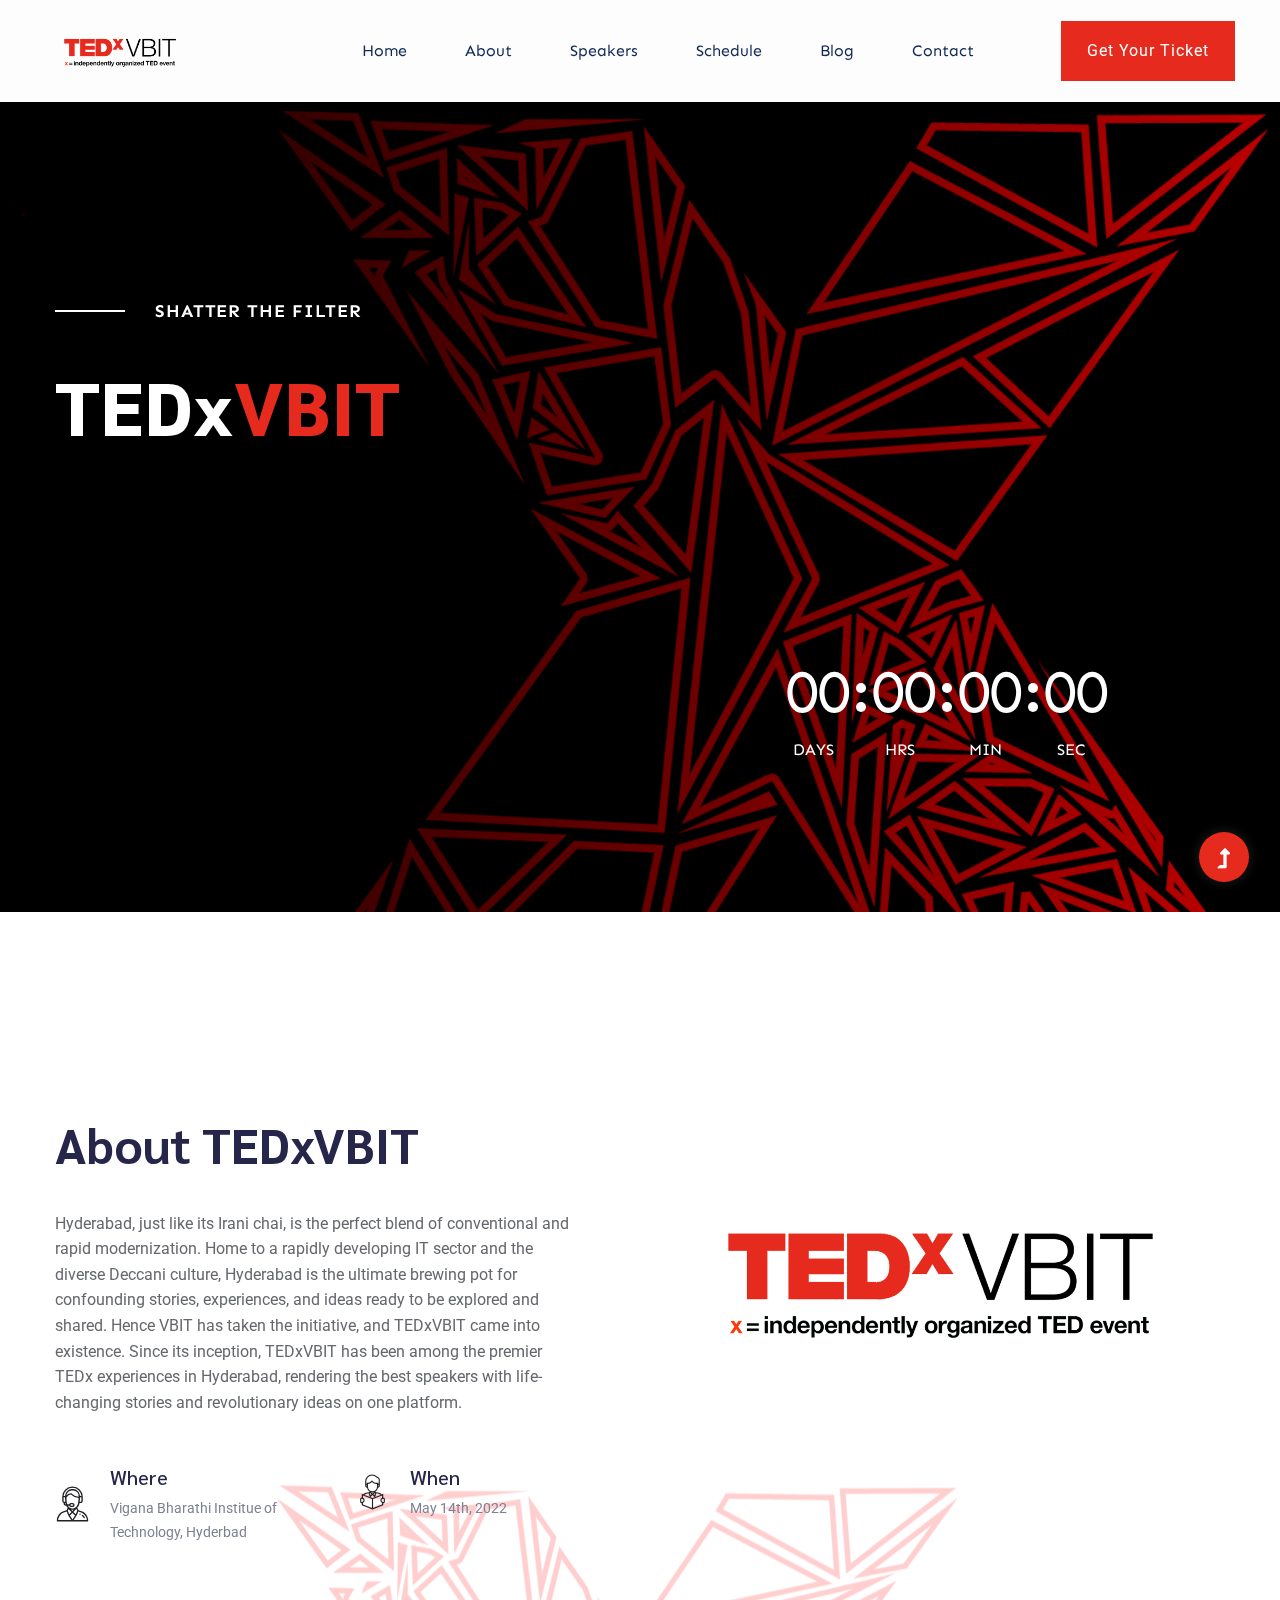
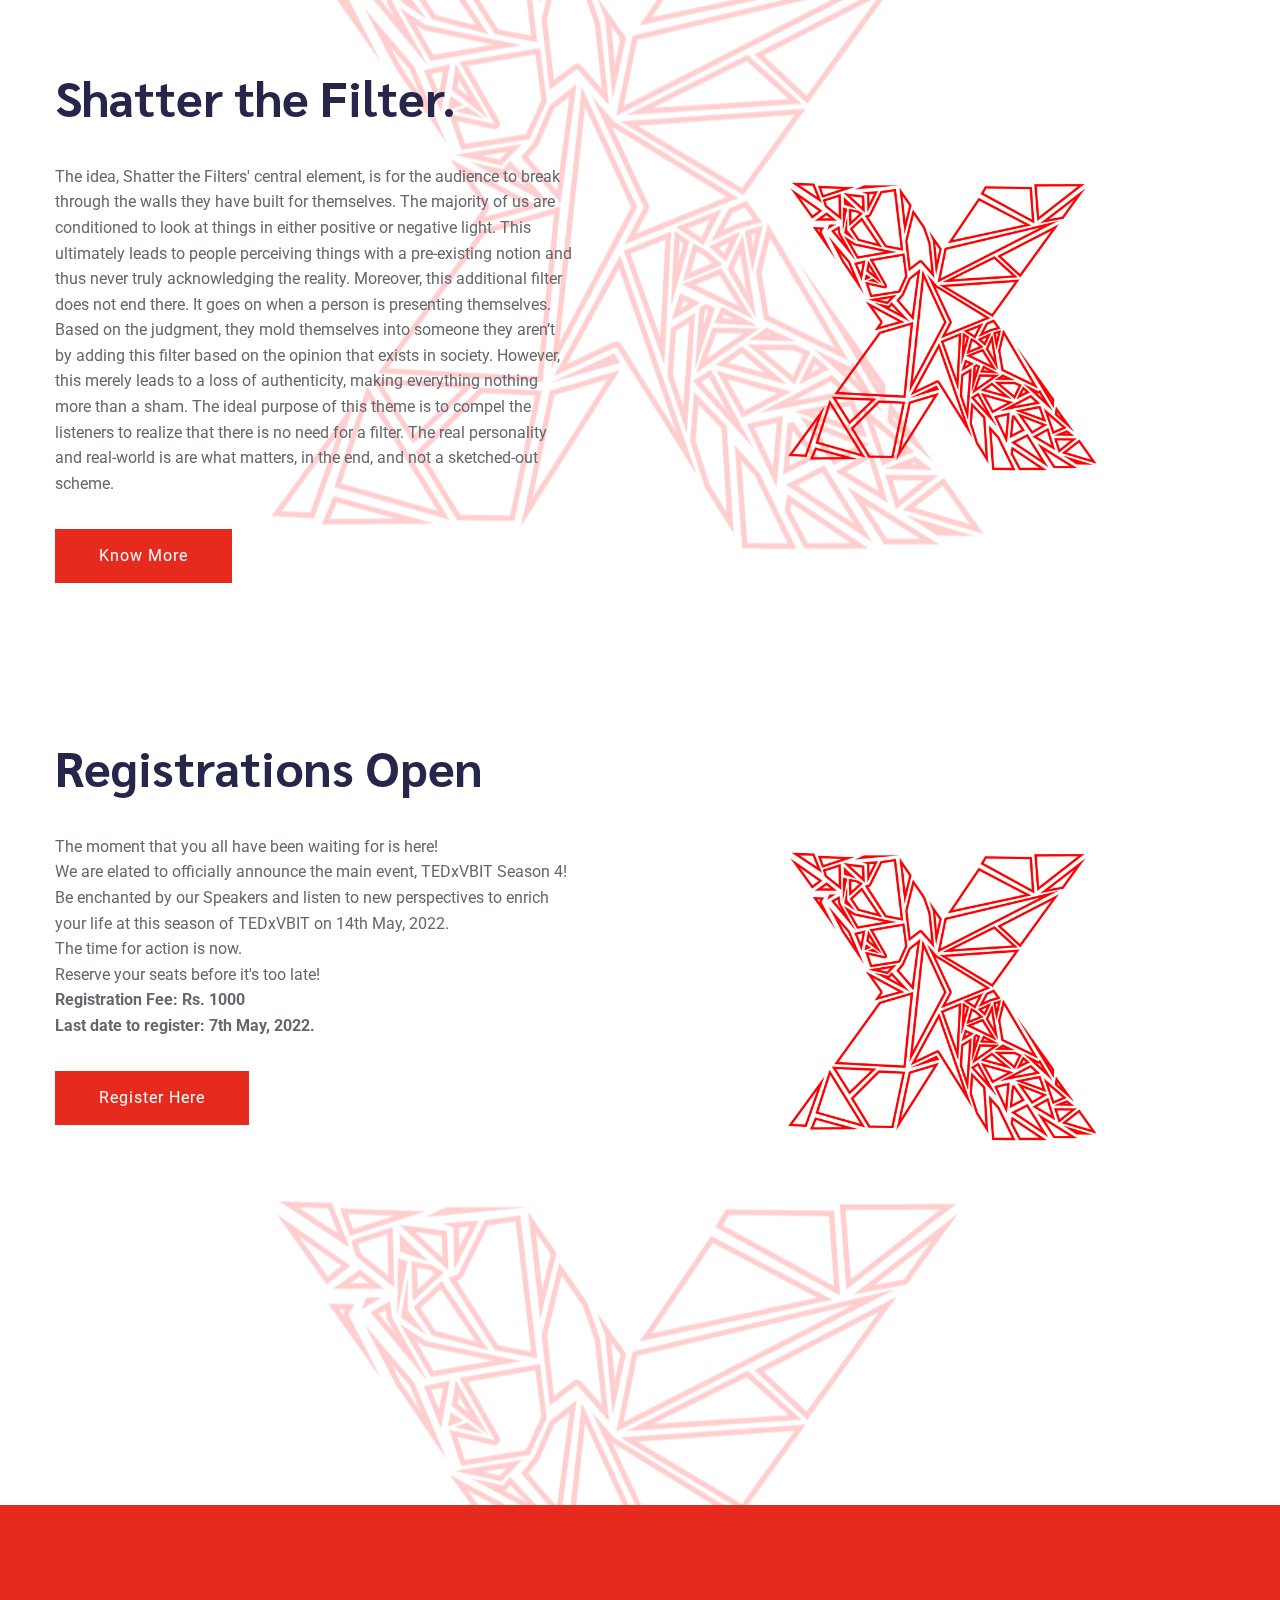
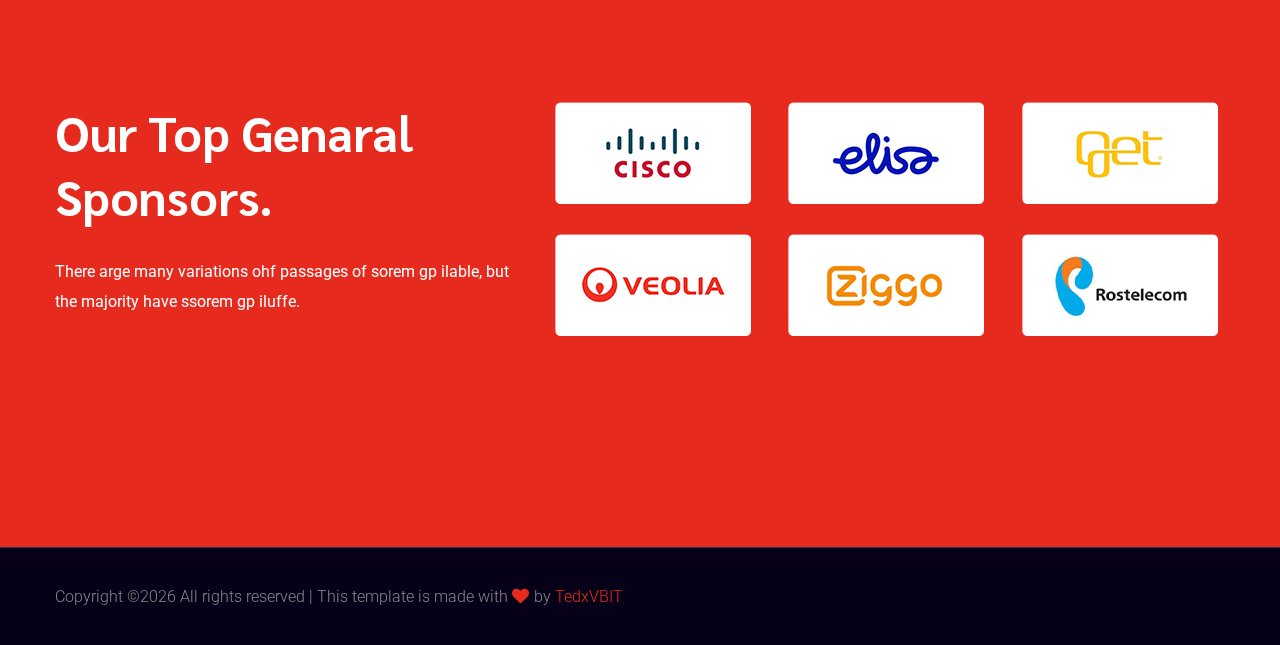
==== commit 261be1dc: "Index Changes" ====
--- a/index.html
+++ b/index.html
@@ -77,7 +77,7 @@
                                 </nav>
                             </div>
                             <div class="header-right-btn f-right d-none d-lg-block ml-30">
-                                <a href="#" class="btn header-btn">Get Your Ticket</a>
+                                <a href="https://bit.ly/TEDxVBITSeason4" target="_blank" class="btn header-btn">Get Your Ticket</a>
                             </div>
                         </div>
                     </div>   
@@ -361,275 +361,42 @@
     <!-- Brand Area End -->  
     <!--? accordion -->
 
-    <section id="eventsch" class="accordion fix section-padding30" style="margin-top: -300px;">
+    <section class="about-low-area section-padding2" style="margin-top: -300px;">
         <div class="container">
-            <div class="row justify-content-center">
-                <div class="col-xl-5 col-lg-6 col-md-6">
-                    <!-- Section Tittle -->
-                    <div class="section-tittle text-center mb-80">
-                        <h2>Event Schedule</h2>
-                        <p>There arge many variations ohf passages of sorem gp ilable, but the majority have ssorem gp iluffe.</p>
-                    </div> 
-                </div>
-            </div>
-            <div class="row ">
-               <div class="col-lg-11">
-                    <div class="properties__button mb-40">
-                        <!--Nav Button  -->
-                        <nav>                                                                         
-                            <div class="nav nav-tabs" id="nav-tab" role="tablist">
-                                <a class="nav-item nav-link active" id="nav-home-tab" data-toggle="tab" href="#nav-home" role="tab" aria-controls="nav-home" aria-selected="true"> Salon 1</a>
-                                <a class="nav-item nav-link" id="nav-profile-tab" data-toggle="tab" href="#nav-profile" role="tab" aria-controls="nav-profile" aria-selected="false">Salon 2</a>
-                                <a class="nav-item nav-link" id="nav-contact-tab" data-toggle="tab" href="#nav-contact" role="tab" aria-controls="nav-contact" aria-selected="false">Salon 3</a>
-                                <a class="nav-item nav-link" id="nav-dinner-tab" data-toggle="tab" href="#nav-dinner" role="tab" aria-controls="nav-dinner" aria-selected="false"> Main Event</a>
-                            </div>
-                        </nav>
-                        <!--End Nav Button  -->
-                    </div>
-               </div>
-            </div>
-        </div>
-        <div class="container">
-            <!-- Nav Card -->
-            <div class="tab-content" id="nav-tabContent">
-                <!-- card one -->
-                <div class="tab-pane fade show active" id="nav-home" role="tabpanel" aria-labelledby="nav-home-tab">
-                   <div class="row">
-                        <div class="col-lg-11">
-                            <div class="accordion-wrapper">
-                                <div class="accordion" id="accordionExample">
-                                    <!-- single-one -->
-                                    <div class="card">
-                                        <div class="card-header" id="headingTwo">
-                                            <h2 class="mb-0">
-                                                <a href="#" class="btn-link collapsed" data-toggle="collapse" data-target="#collapseTwo" aria-expanded="false" aria-controls="collapseTwo">
-                                                    <span>8:30 AM - 9:30 AM</span>
-                                                    <p>Snackes</p>
-                                                </a> 
-                                            </h2>
-                                        </div>
-                                        <div id="collapseTwo" class="collapse show" aria-labelledby="headingTwo" data-parent="#accordionExample">
-                                            <div class="card-body">
-                                                There arge many variations ohf passages of sorem gpsum ilable, but the majority have suffered alteration in some form, by ected humour, or randomised words whi.rere arge many variations ohf passages of sorem gpsum ilable.
-                                            </div>
-                                        </div>
-                                    </div>
-                                    <!-- single-two -->
-                                    <div class="card">
-                                        <div class="card-header" id="headingOne">
-                                            <h2 class="mb-0">
-                                                <a href="#" class="btn-link" data-toggle="collapse" data-target="#collapseOne" aria-expanded="true" aria-controls="collapseOne">
-                                                    <span>8:30 AM - 9:30 AM</span>
-                                                    <p>Opening conference</p>
-                                                </a>
-                                            </h2>
-                                        </div>
-                                        <div id="collapseOne" class="collapse" aria-labelledby="headingOne" data-parent="#accordionExample">
-                                            <div class="card-body">
-                                                There arge many variations ohf passages of sorem gpsum ilable, but the majority have suffered alteration in some form, by ected humour, or randomised words whi.rere arge many variations ohf passages of sorem gpsum ilable.
-                                            </div>
-                                        </div>
-                                    </div>
-                                    <!-- single-three -->
-                                    <div class="card">
-                                        <div class="card-header" id="headingThree">
-                                            <h2 class="mb-0">
-                                                <a href="#" class="btn-link collapsed" data-toggle="collapse" data-target="#collapseThree" aria-expanded="false" aria-controls="collapseThree">
-                                                    <span>8:30 AM - 9:30 AM</span>
-                                                    <p>Conference ending</p>
-                                                </a>
-                                            </h2>
-                                        </div>
-                                        <div id="collapseThree" class="collapse" aria-labelledby="headingThree" data-parent="#accordionExample">
-                                            <div class="card-body">
-                                                There arge many variations ohf passages of sorem gpsum ilable, but the majority have suffered alteration in some form, by ected humour, or randomised words whi.rere arge many variations ohf passages of sorem gpsum ilable.
-                                            </div>
-                                        </div>
-                                    </div>
-                                </div>
-                            </div>
-                        </div>
-                   </div>
-                </div>
-                <!-- Card two -->
-                <div class="tab-pane fade" id="nav-profile" role="tabpanel" aria-labelledby="nav-profile-tab">
-                    <div class="row">
-                        <div class="col-lg-11">
-                            <div class="accordion-wrapper">
-                                <div class="accordion" id="accordionExample">
-                                    <!-- single-one -->
-                                    <div class="card">
-                                        <div class="card-header" id="headingTwo">
-                                            <h2 class="mb-0">
-                                                <a href="#" class="btn-link collapsed" data-toggle="collapse" data-target="#collapseTwo2" aria-expanded="false" aria-controls="collapseTwo2">
-                                                    <span>8:30 AM - 9:30 AM</span>
-                                                    <p>Snackes</p>
-                                                </a> 
-                                            </h2>
-                                        </div>
-                                        <div id="collapseTwo2" class="collapse show" aria-labelledby="headingTwo" data-parent="#accordionExample">
-                                            <div class="card-body">
-                                                There arge many variations ohf passages of sorem gpsum ilable, but the majority have suffered alteration in some form, by ected humour, or randomised words whi.rere arge many variations ohf passages of sorem gpsum ilable.
-                                            </div>
-                                        </div>
-                                    </div>
-                                    <!-- single-two -->
-                                    <div class="card">
-                                        <div class="card-header" id="headingOne">
-                                            <h2 class="mb-0">
-                                                <a href="#" class="btn-link" data-toggle="collapse" data-target="#collapseOne1" aria-expanded="true" aria-controls="collapseOne1">
-                                                    <span>8:30 AM - 9:30 AM</span>
-                                                    <p>Opening conference</p>
-                                                </a>
-                                            </h2>
-                                        </div>
-                                        <div id="collapseOne1" class="collapse" aria-labelledby="headingOne" data-parent="#accordionExample">
-                                            <div class="card-body">
-                                                There arge many variations ohf passages of sorem gpsum ilable, but the majority have suffered alteration in some form, by ected humour, or randomised words whi.rere arge many variations ohf passages of sorem gpsum ilable.
-                                            </div>
-                                        </div>
-                                    </div>
-                                    <!-- single-three -->
-                                    <div class="card">
-                                        <div class="card-header" id="headingThree">
-                                            <h2 class="mb-0">
-                                                <a href="#" class="btn-link collapsed" data-toggle="collapse" data-target="#collapseThree3" aria-expanded="false" aria-controls="collapseThree3">
-                                                    <span>8:30 AM - 9:30 AM</span>
-                                                    <p>Conference ending</p>
-                                                </a>
-                                            </h2>
-                                        </div>
-                                        <div id="collapseThree3" class="collapse" aria-labelledby="headingThree" data-parent="#accordionExample">
-                                            <div class="card-body">
-                                                There arge many variations ohf passages of sorem gpsum ilable, but the majority have suffered alteration in some form, by ected humour, or randomised words whi.rere arge many variations ohf passages of sorem gpsum ilable.
-                                            </div>
-                                        </div>
-                                    </div>
-                                </div>
-                            </div>
-                        </div>
-                    </div>
-                </div>
-                <!-- Card three -->
-                <div class="tab-pane fade" id="nav-contact" role="tabpanel" aria-labelledby="nav-contact-tab">
-                    <div class="row">
-                            <div class="col-lg-11">
-                                <div class="accordion-wrapper">
-                                    <div class="accordion" id="accordionExample">
-                                        <!-- single-one -->
-                                        <div class="card">
-                                            <div class="card-header" id="headingTwo">
-                                                <h2 class="mb-0">
-                                                    <a href="#" class="btn-link collapsed" data-toggle="collapse" data-target="#collapseTwo01" aria-expanded="false" aria-controls="collapseTwo01">
-                                                        <span>8:30 AM - 9:30 AM</span>
-                                                        <p>Snackes</p>
-                                                    </a> 
-                                                </h2>
-                                            </div>
-                                            <div id="collapseTwo01" class="collapse show" aria-labelledby="headingTwo" data-parent="#accordionExample">
-                                                <div class="card-body">
-                                                    There arge many variations ohf passages of sorem gpsum ilable, but the majority have suffered alteration in some form, by ected humour, or randomised words whi.rere arge many variations ohf passages of sorem gpsum ilable.
-                                                </div>
-                                            </div>
-                                        </div>
-                                        <!-- single-two -->
-                                        <div class="card">
-                                            <div class="card-header" id="headingOne">
-                                                <h2 class="mb-0">
-                                                    <a href="#" class="btn-link" data-toggle="collapse" data-target="#collapseOne02" aria-expanded="true" aria-controls="collapseOne02">
-                                                        <span>8:30 AM - 9:30 AM</span>
-                                                        <p>Opening conference</p>
-                                                    </a>
-                                                </h2>
-                                            </div>
-                                            <div id="collapseOne02" class="collapse" aria-labelledby="headingOne" data-parent="#accordionExample">
-                                                <div class="card-body">
-                                                    There arge many variations ohf passages of sorem gpsum ilable, but the majority have suffered alteration in some form, by ected humour, or randomised words whi.rere arge many variations ohf passages of sorem gpsum ilable.
-                                                </div>
-                                            </div>
-                                        </div>
-                                        <!-- single-three -->
-                                        <div class="card">
-                                            <div class="card-header" id="headingThree">
-                                                <h2 class="mb-0">
-                                                    <a href="#" class="btn-link collapsed" data-toggle="collapse" data-target="#collapseThree03" aria-expanded="false" aria-controls="collapseThree03">
-                                                        <span>8:30 AM - 9:30 AM</span>
-                                                        <p>Conference ending</p>
-                                                    </a>
-                                                </h2>
-                                            </div>
-                                            <div id="collapseThree03" class="collapse" aria-labelledby="headingThree" data-parent="#accordionExample">
-                                                <div class="card-body">
-                                                    There arge many variations ohf passages of sorem gpsum ilable, but the majority have suffered alteration in some form, by ected humour, or randomised words whi.rere arge many variations ohf passages of sorem gpsum ilable.
-                                                </div>
-                                            </div>
-                                        </div>
-                                    </div>
-                                </div>
-                            </div>
-                    </div>
-                </div>
-                <!-- Card Four -->
-                <div class="tab-pane fade" id="nav-dinner" role="tabpanel" aria-labelledby="nav-dinner">
-                    <div class="row">
-                            <div class="col-lg-11">
-                                <div class="accordion-wrapper">
-                                    <div class="accordion" id="accordionExample">
-                                        <!-- single-one -->
-                                        <div class="card">
-                                            <div class="card-header" id="headingTwo">
-                                                <h2 class="mb-0">
-                                                    <a href="#" class="btn-link collapsed" data-toggle="collapse" data-target="#collapseTwo10" aria-expanded="false" aria-controls="collapseTwo10">
-                                                        <span>8:30 AM - 9:30 AM</span>
-                                                        <p>Snackes</p>
-                                                    </a> 
-                                                </h2>
-                                            </div>
-                                            <div id="collapseTwo10" class="collapse show" aria-labelledby="headingTwo" data-parent="#accordionExample">
-                                                <div class="card-body">
-                                                    There arge many variations ohf passages of sorem gpsum ilable, but the majority have suffered alteration in some form, by ected humour, or randomised words whi.rere arge many variations ohf passages of sorem gpsum ilable.
-                                                </div>
-                                            </div>
-                                        </div>
-                                        <!-- single-two -->
-                                        <div class="card">
-                                            <div class="card-header" id="headingOne">
-                                                <h2 class="mb-0">
-                                                    <a href="#" class="btn-link" data-toggle="collapse" data-target="#collapseOne20" aria-expanded="true" aria-controls="collapseOne20">
-                                                        <span>8:30 AM - 9:30 AM</span>
-                                                        <p>Opening conference</p>
-                                                    </a>
-                                                </h2>
-                                            </div>
-                                            <div id="collapseOne20" class="collapse" aria-labelledby="headingOne" data-parent="#accordionExample">
-                                                <div class="card-body">
-                                                    There arge many variations ohf passages of sorem gpsum ilable, but the majority have suffered alteration in some form, by ected humour, or randomised words whi.rere arge many variations ohf passages of sorem gpsum ilable.
-                                                </div>
-                                            </div>
-                                        </div>
-                                        <!-- single-three -->
-                                        <div class="card">
-                                            <div class="card-header" id="headingThree">
-                                                <h2 class="mb-0">
-                                                    <a href="#" class="btn-link collapsed" data-toggle="collapse" data-target="#collapseThree30" aria-expanded="false" aria-controls="collapseThree30">
-                                                        <span>8:30 AM - 9:30 AM</span>
-                                                        <p>Conference ending</p>
-                                                    </a>
-                                                </h2>
-                                            </div>
-                                            <div id="collapseThree30" class="collapse" aria-labelledby="headingThree" data-parent="#accordionExample">
-                                                <div class="card-body">
-                                                    There arge many variations ohf passages of sorem gpsum ilable, but the majority have suffered alteration in some form, by ected humour, or randomised words whi.rere arge many variations ohf passages of sorem gpsum ilable.
-                                                </div>
-                                            </div>
-                                        </div>
-                                    </div>
-                                </div>
-                            </div>
-                    </div>
-                </div>
-            </div>
-            <!-- End Nav Card -->
+            <div class="row">
+                <div class="col-lg-6 col-md-12">
+                    <div class="about-caption mb-50">
+                        <!-- Section Tittle -->
+                        <div class="section-tittle mb-35">
+                            <h2>Registrations Open</h2>
+                        </div>
+                        <p>The moment that you all have been waiting for is here!
+
+                           <br> We are elated to officially announce the main event, TEDxVBIT Season 4!
+                            
+                           <br> Be enchanted by our Speakers and listen to new perspectives to enrich your life at this season of TEDxVBIT on 14th May, 2022.
+                            
+                           <br> The time for action is now. 
+                           <br> Reserve your seats before it's too late! 
+                           <br> <strong>Registration Fee: Rs. 1000</strong> 
+                           <br> <strong>Last date to register: 7th May, 2022.</strong> 
+                        </p>
+                        <a href="https://bit.ly/TEDxVBITSeason4" target="_blank" class="btn mt-50" style="margin-top: -10px;">Register Here</a>
+                    </div>
+                   
+                </div>
+                <div class="col-lg-6 col-md-12">
+                    <!-- about-img -->
+                    <!--
+                        <div class="about-font-img d-none d-lg-block">
+                            <img src="assets/img/TEDx Shattered Stroke.png" alt="" style="width: 60%;">
+                        </div>-->
+                        <div class="about-back-img ">
+                            <img src="assets/img/TEDx Shattered Stroke.png" alt="" style="width: 100%;">
+                        </div>
+                    </div>
+                </div>
+            </div>
         </div>
     </section>
     <!-- accordion End -->
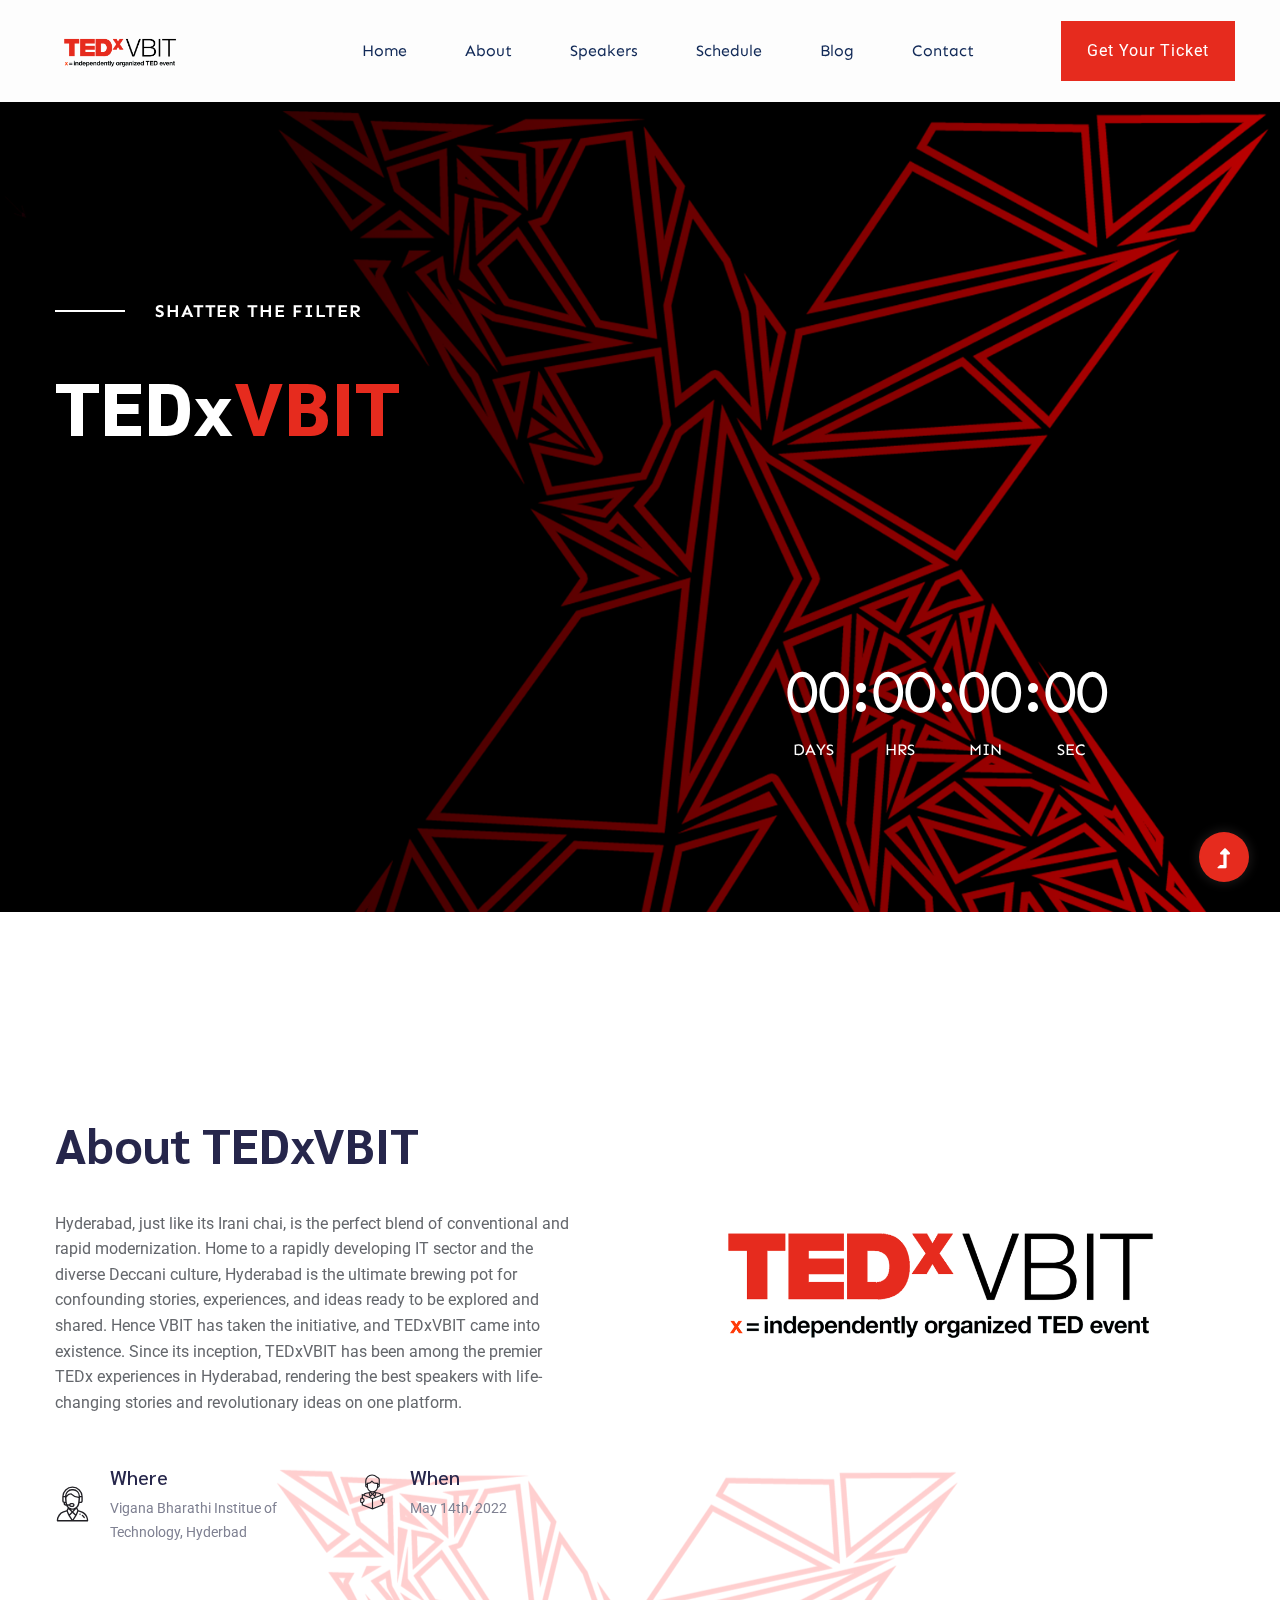
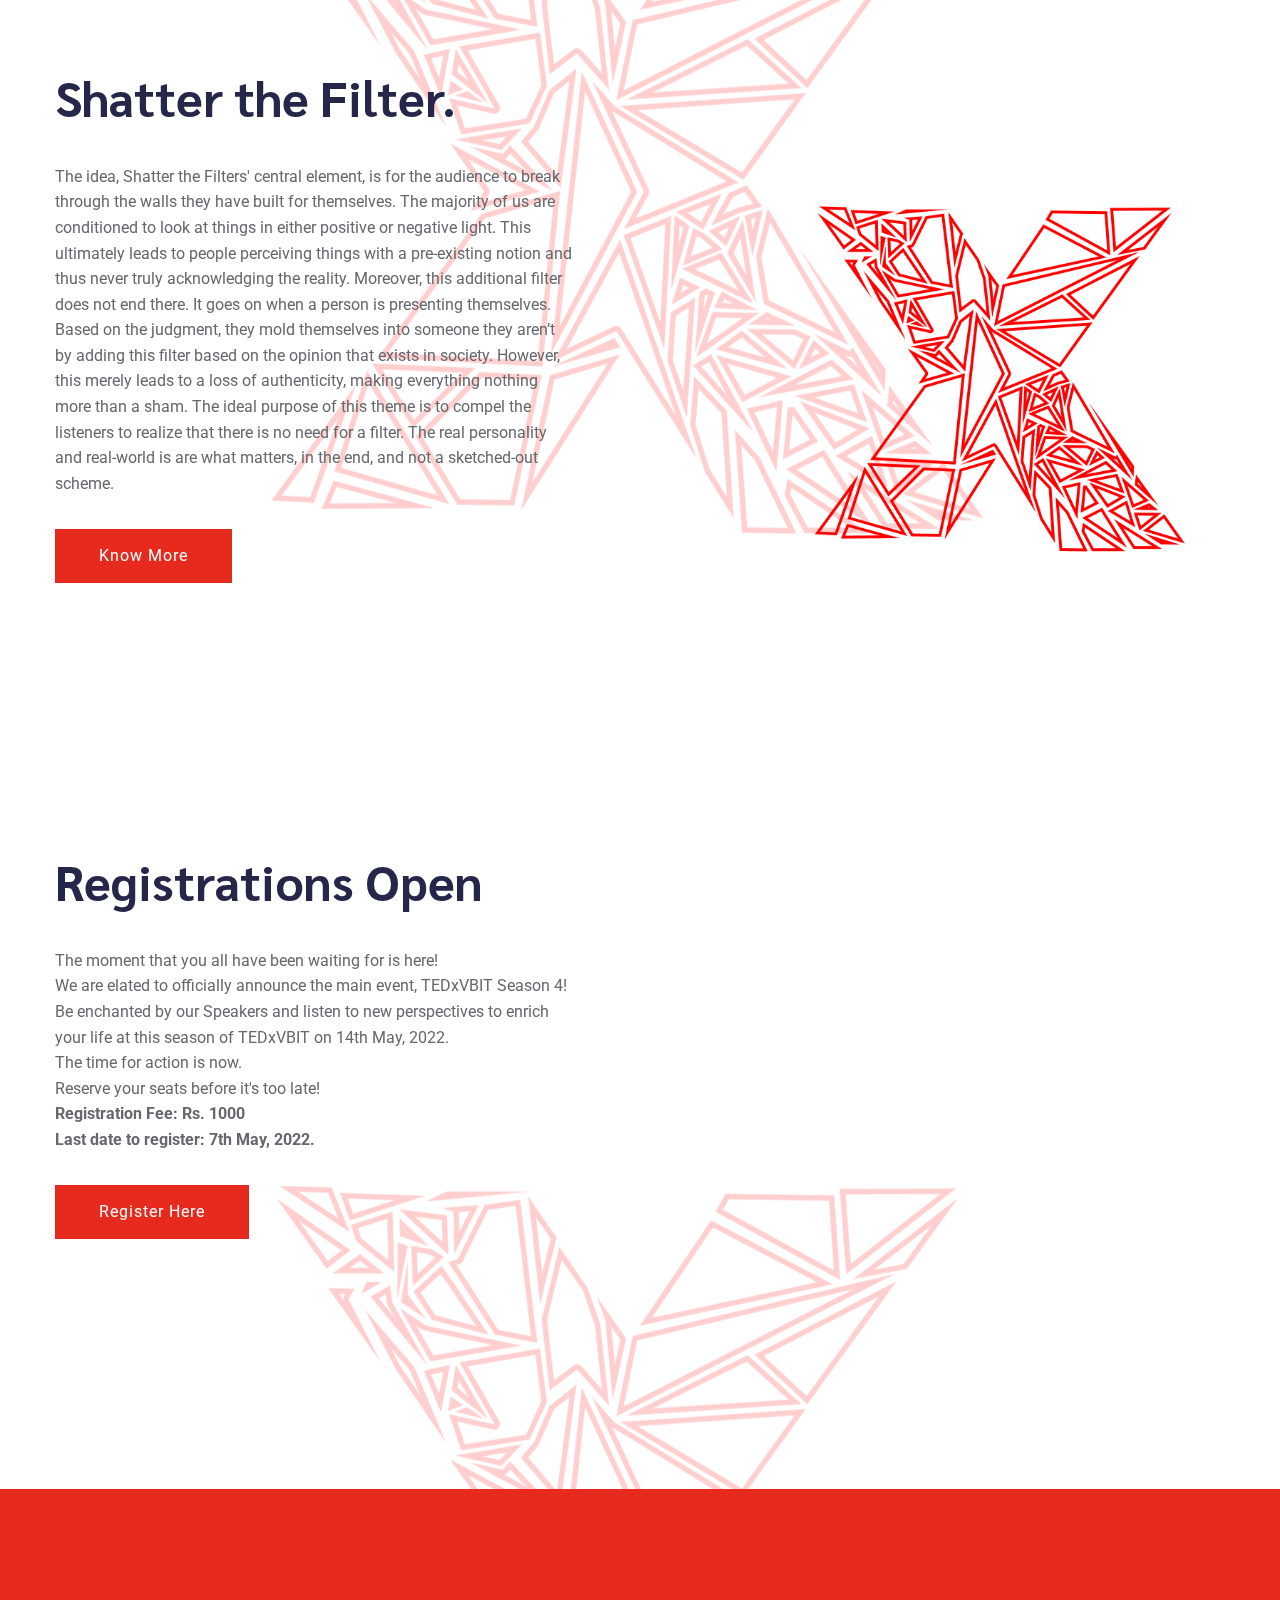
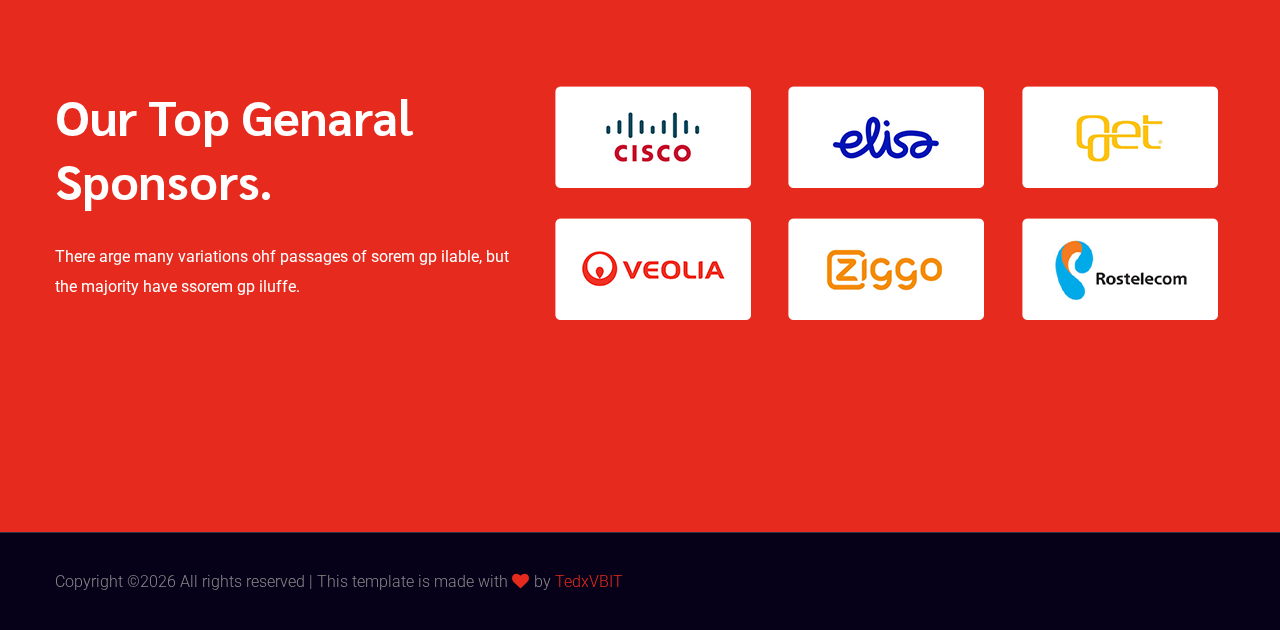
==== commit 8119cf75: "index v4" ====
--- a/index.html
+++ b/index.html
@@ -230,7 +230,7 @@
                             <img src="assets/img/TEDx Shattered Stroke.png" alt="" style="width: 60%;">
                         </div>-->
                         <div class="about-back-img ">
-                            <img src="assets/img/TEDx Shattered Stroke.png" alt="" style="width: 100%;">
+                            <img src="assets/img/TEDx Shattered Stroke.png" alt="" style="width: 120%;">
                         </div>
                     </div>
                 </div>
@@ -391,9 +391,7 @@
                         <div class="about-font-img d-none d-lg-block">
                             <img src="assets/img/TEDx Shattered Stroke.png" alt="" style="width: 60%;">
                         </div>-->
-                        <div class="about-back-img ">
-                            <img src="assets/img/TEDx Shattered Stroke.png" alt="" style="width: 100%;">
-                        </div>
+                        
                     </div>
                 </div>
             </div>
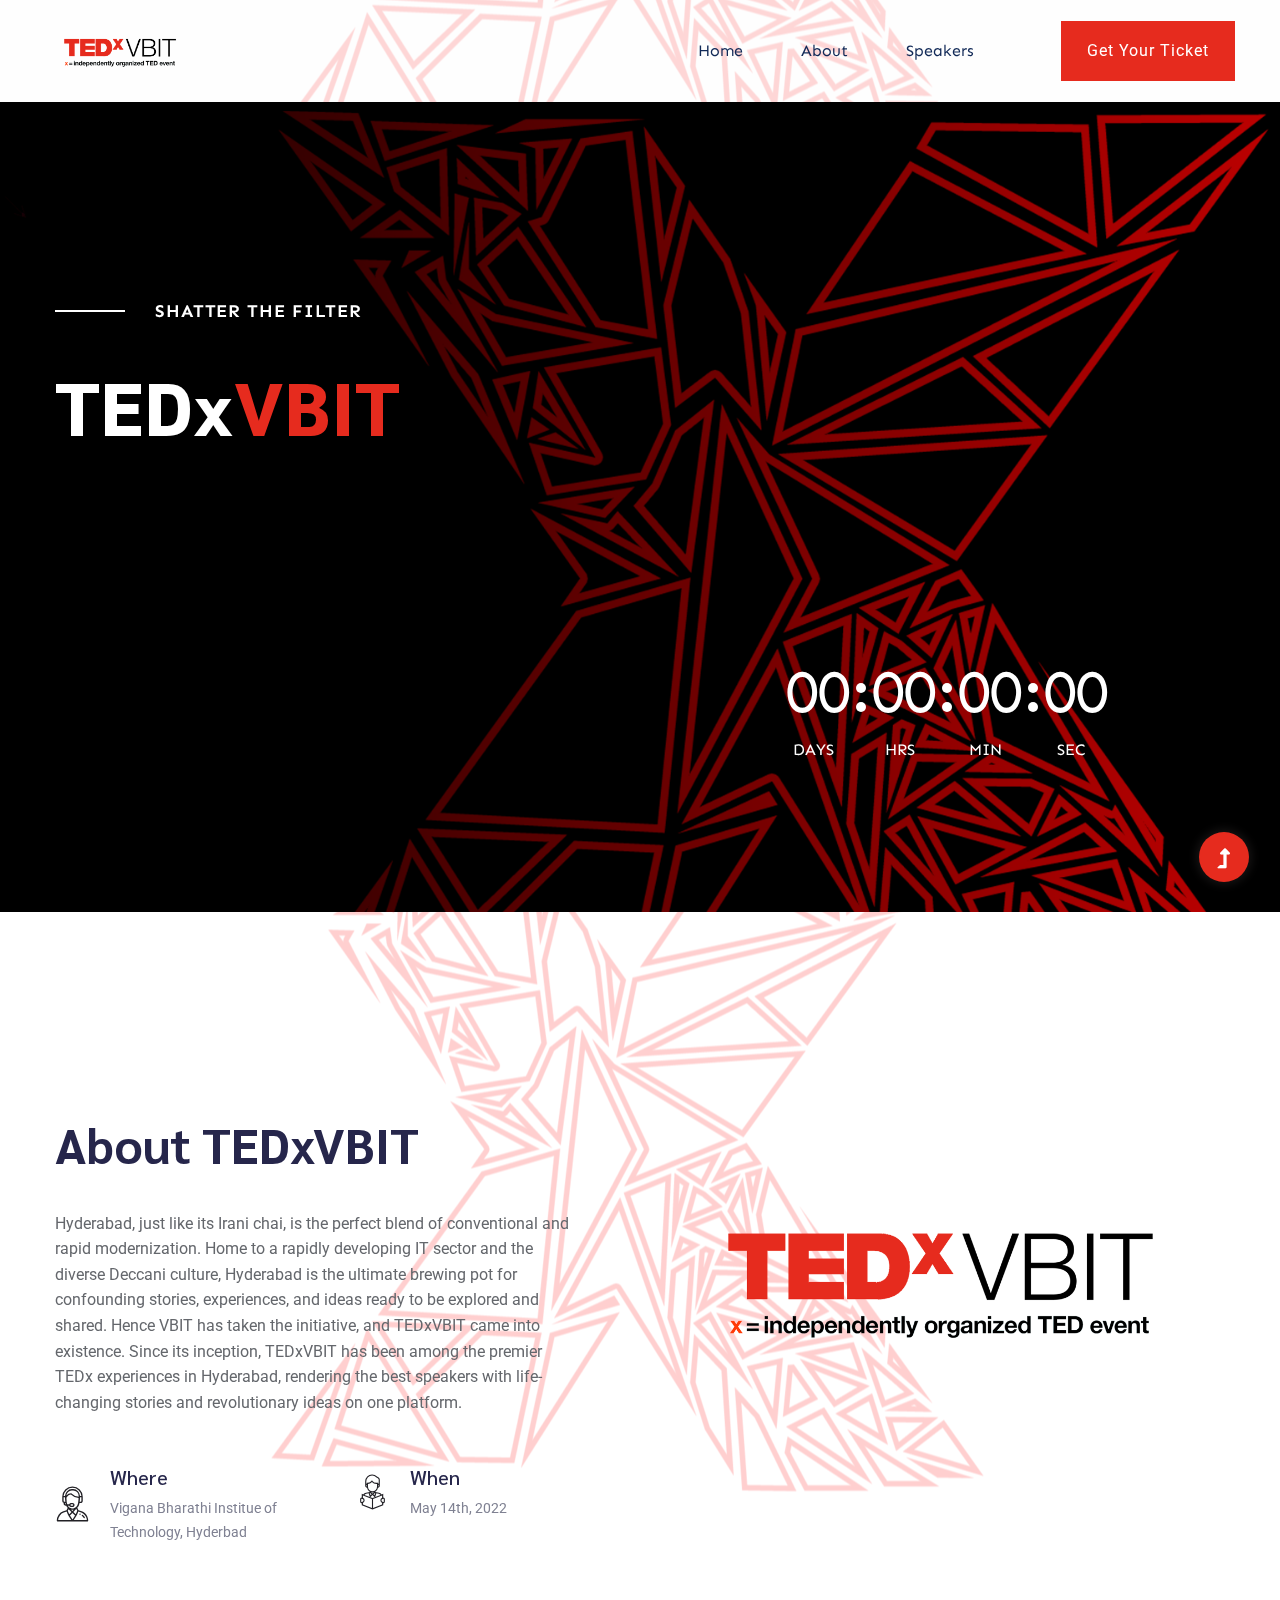
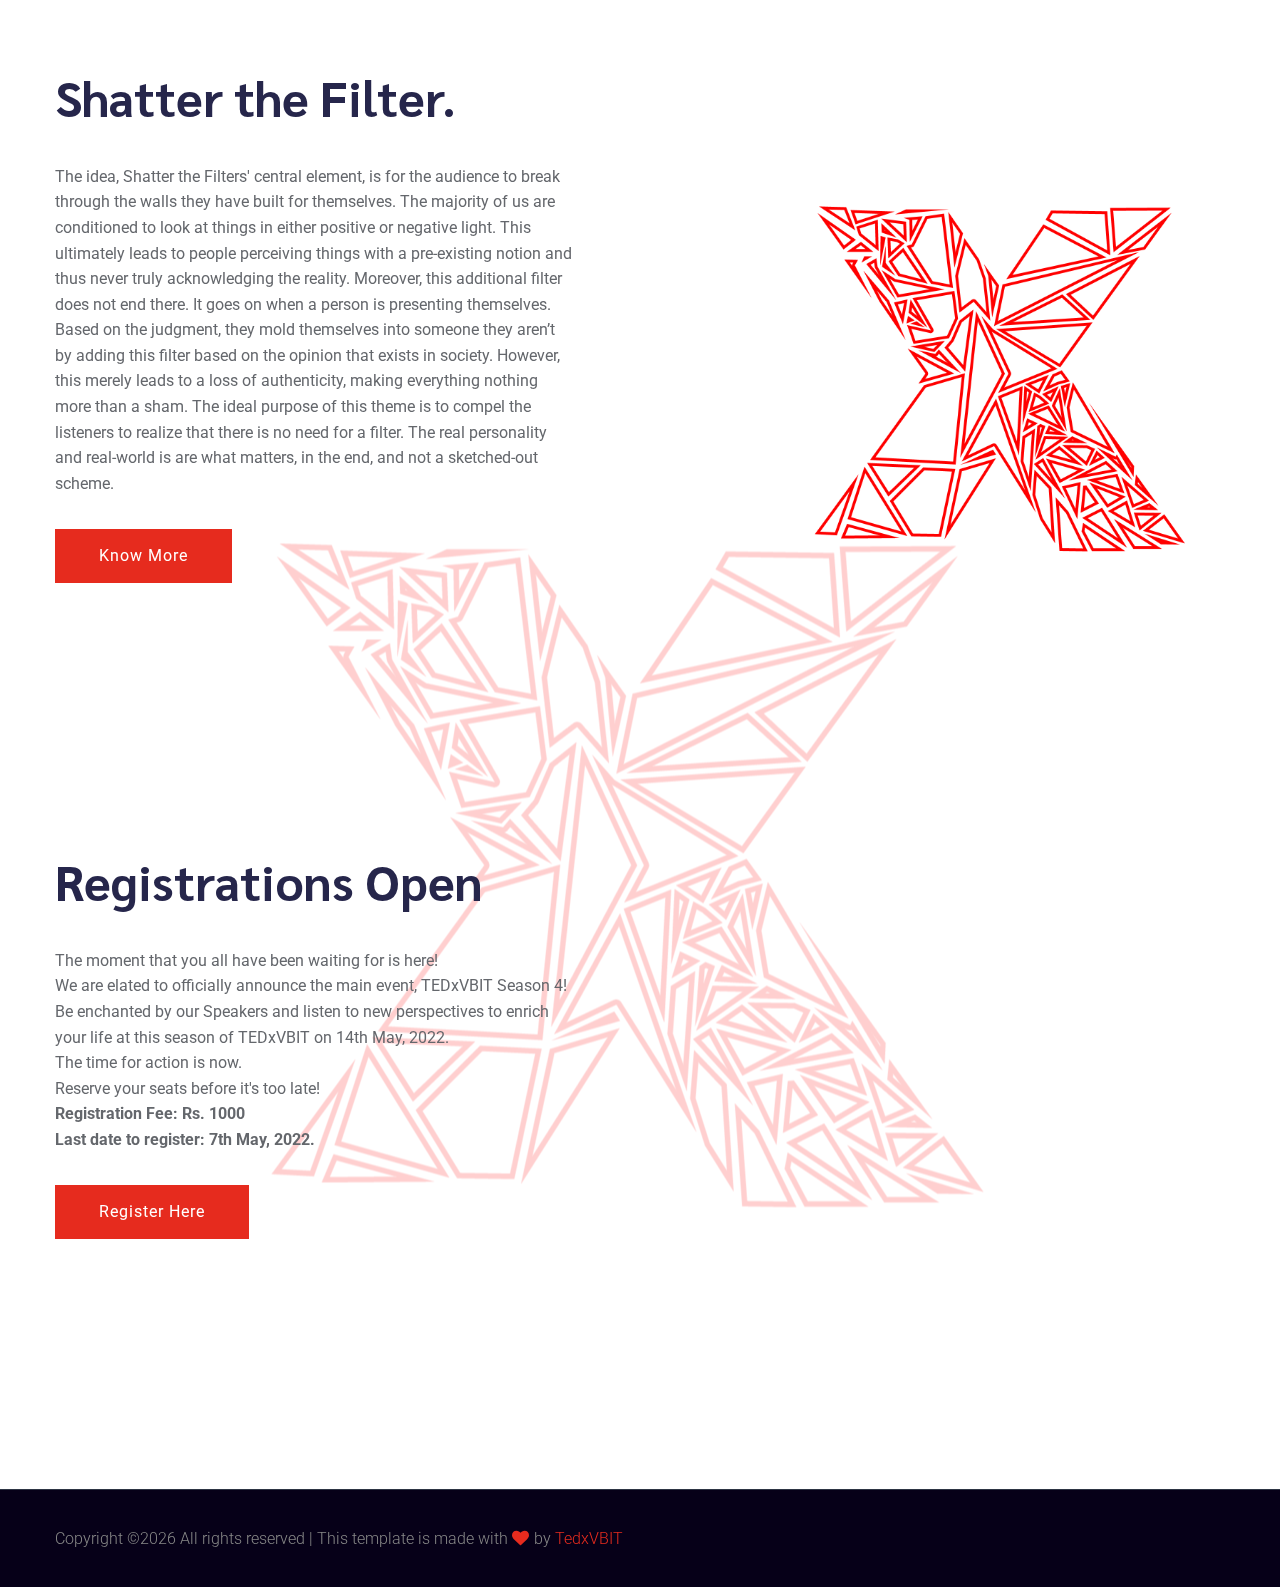
==== commit 8c6b995a: "Make changes" ====
--- a/index.html
+++ b/index.html
@@ -64,15 +64,8 @@
                                         <li><a href="index.html">Home</a></li>
                                         <li><a href="about.html">About</a></li>
                                         <li><a href="Speakers.html">Speakers</a></li>
-                                        <li><a href="schedule.html">Schedule</a></li>
-                                        <li><a href="blog.html">Blog</a>
-                                            <ul class="submenu">
-                                                <li><a href="blog.html">Blog</a></li>
-                                                <li><a href="blog_details.html">Blog Details</a></li>
-                                                <li><a href="elements.html">Element</a></li>
-                                            </ul>
-                                        </li>
-                                        <li><a href="contact.html">Contact</a></li>
+                                     
+                                       
                                     </ul>
                                 </nav>
                             </div>
@@ -402,55 +395,7 @@
     
     <!-- Pricing Card End -->
     <!--? Brand Area Start-->
-    <section class="work-company section-padding30" style="background: #e62b1e;">
-        <div class="container">
-            <div class="row align-items-center">
-                <div class="col-lg-5 col-md-8">
-                    <!-- Section Tittle -->
-                    <div class="section-tittle section-tittle2 mb-50">
-                        <h2>Our Top Genaral Sponsors.</h2>
-                        <p>There arge many variations ohf passages of sorem gp ilable, but the majority have ssorem gp iluffe.</p>
-                    </div>
-                </div>
-                <div class="col-lg-7">
-                    <div class="logo-area">
-                        <div class="row">
-                            <div class="col-lg-4 col-md-4 col-sm-6">
-                                <div class="single-logo mb-30">
-                                    <img src="assets/img/gallery/cisco_brand.png" alt="">
-                                </div>
-                            </div>
-                            <div class="col-lg-4 col-md-4 col-sm-6">
-                                <div class="single-logo mb-30">
-                                    <img src="assets/img/gallery/cisco_brand2.png" alt="">
-                                </div>
-                            </div>
-                            <div class="col-lg-4 col-md-4 col-sm-6">
-                                <div class="single-logo mb-30">
-                                    <img src="assets/img/gallery/cisco_brand3.png" alt="">
-                                </div>
-                            </div>
-                            <div class="col-lg-4 col-md-4 col-sm-6">
-                                <div class="single-logo mb-30">
-                                    <img src="assets/img/gallery/cisco_brand4.png" alt="">
-                                </div>
-                            </div>
-                            <div class="col-lg-4 col-md-4 col-sm-6">
-                                <div class="single-logo mb-30">
-                                    <img src="assets/img/gallery/cisco_brand5.png" alt="">
-                                </div>
-                            </div>
-                            <div class="col-lg-4 col-md-4 col-sm-6">
-                                <div class="single-logo mb-30">
-                                    <img src="assets/img/gallery/cisco_brand6.png" alt="">
-                                </div>
-                            </div>
-                        </div>
-                    </div>
-                </div>
-            </div>
-        </div>
-    </section>
+    
     <!-- Brand Area End-->
     <!--? Blog Area Start -->
     
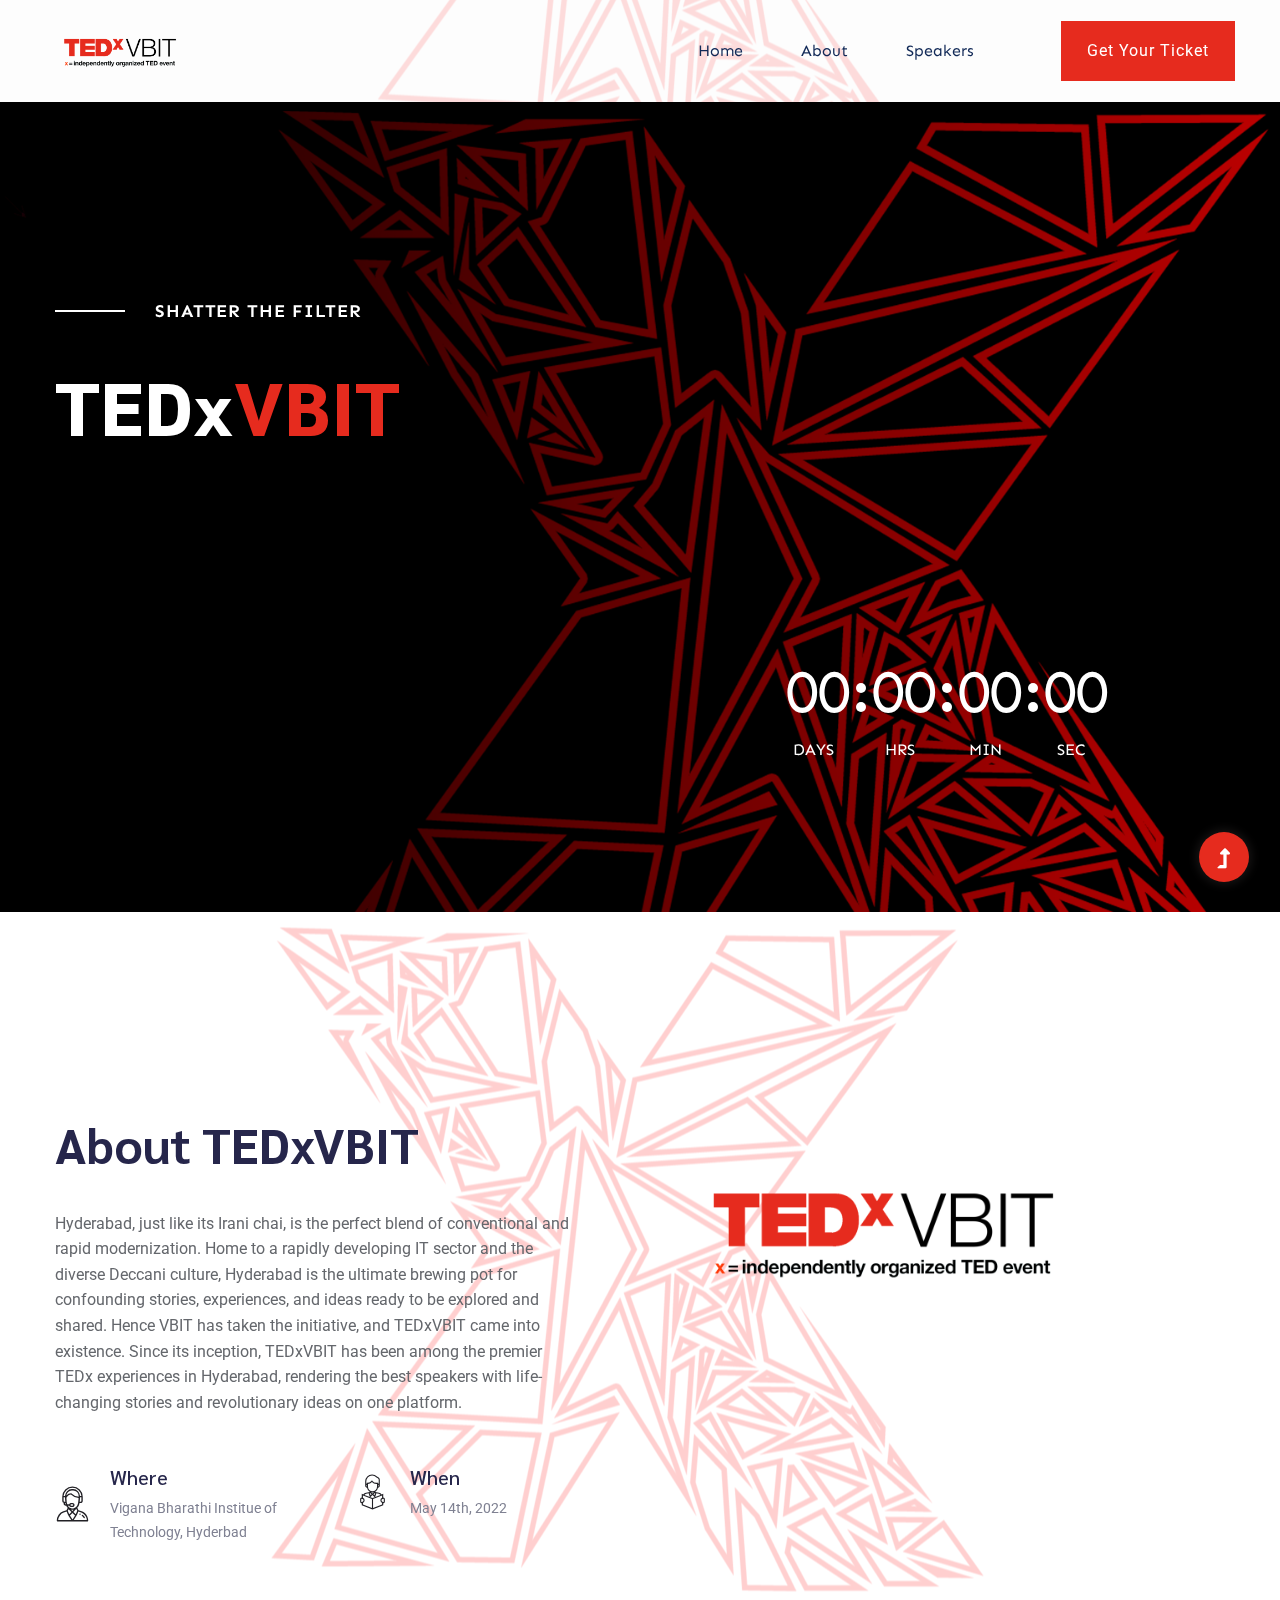
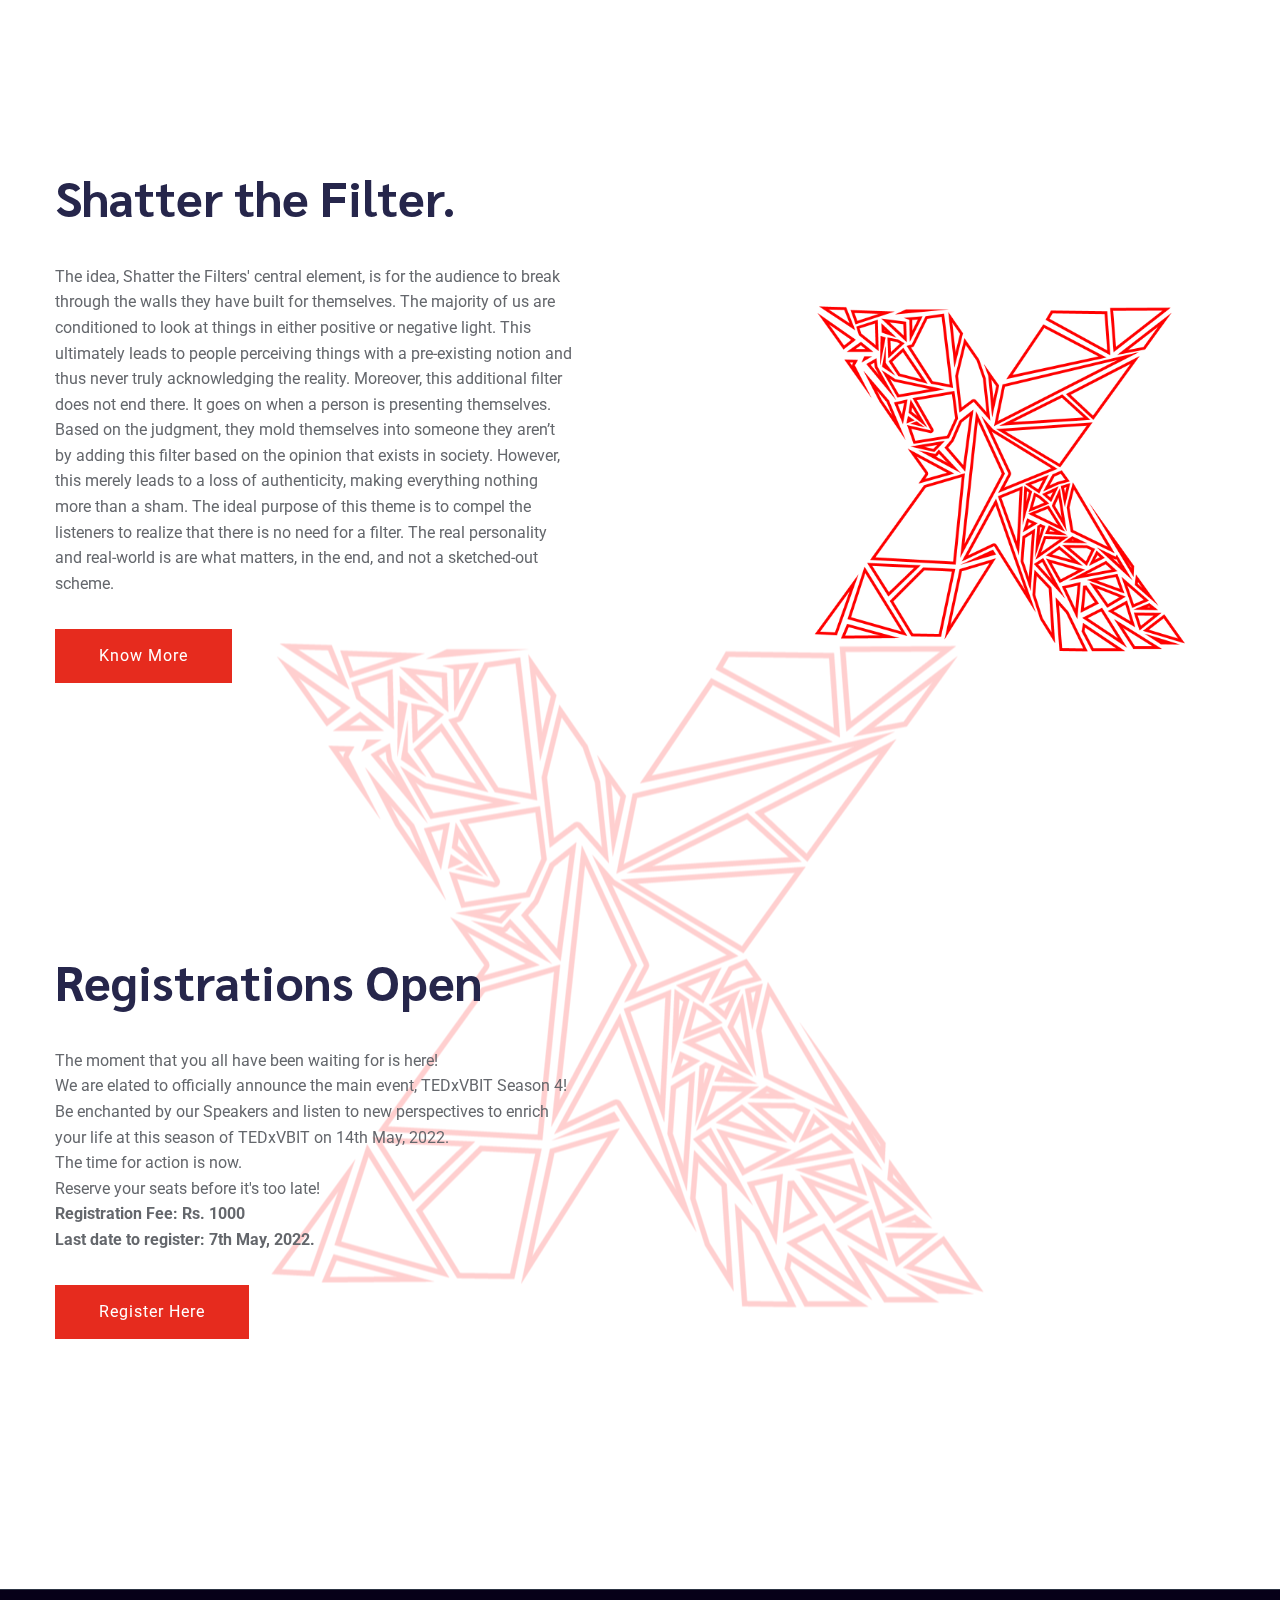
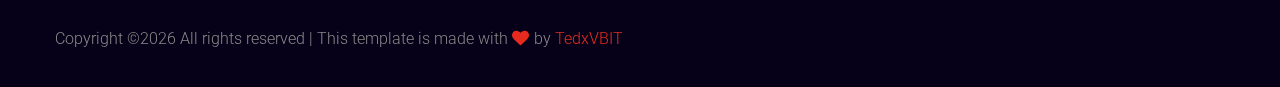
==== commit bfbb004d: "Changes" ====
--- a/index.html
+++ b/index.html
@@ -192,7 +192,7 @@
                             <img src="assets/img/TEDx Shattered Stroke.png" alt="" style="width: 60%;">
                         </div>-->
                         <div class="about-back-img ">
-                            <img src="assets/img/TEDx LOGO White BG.png" alt="" style="width: 100%; margin-top: 20px;">
+                            <img src="assets/img/TEDx LOGO White BG.png" alt="" style="width: 80%;">
                         </div>
                     </div>
                 </div>
@@ -201,7 +201,7 @@
     </section>
 
 
-    <section class="about-low-area section-padding2" style="margin-top: -300px;">
+    <section class="about-low-area section-padding2" style="margin-top: -200px;">
         <div class="container">
             <div class="row">
                 <div class="col-lg-6 col-md-12">
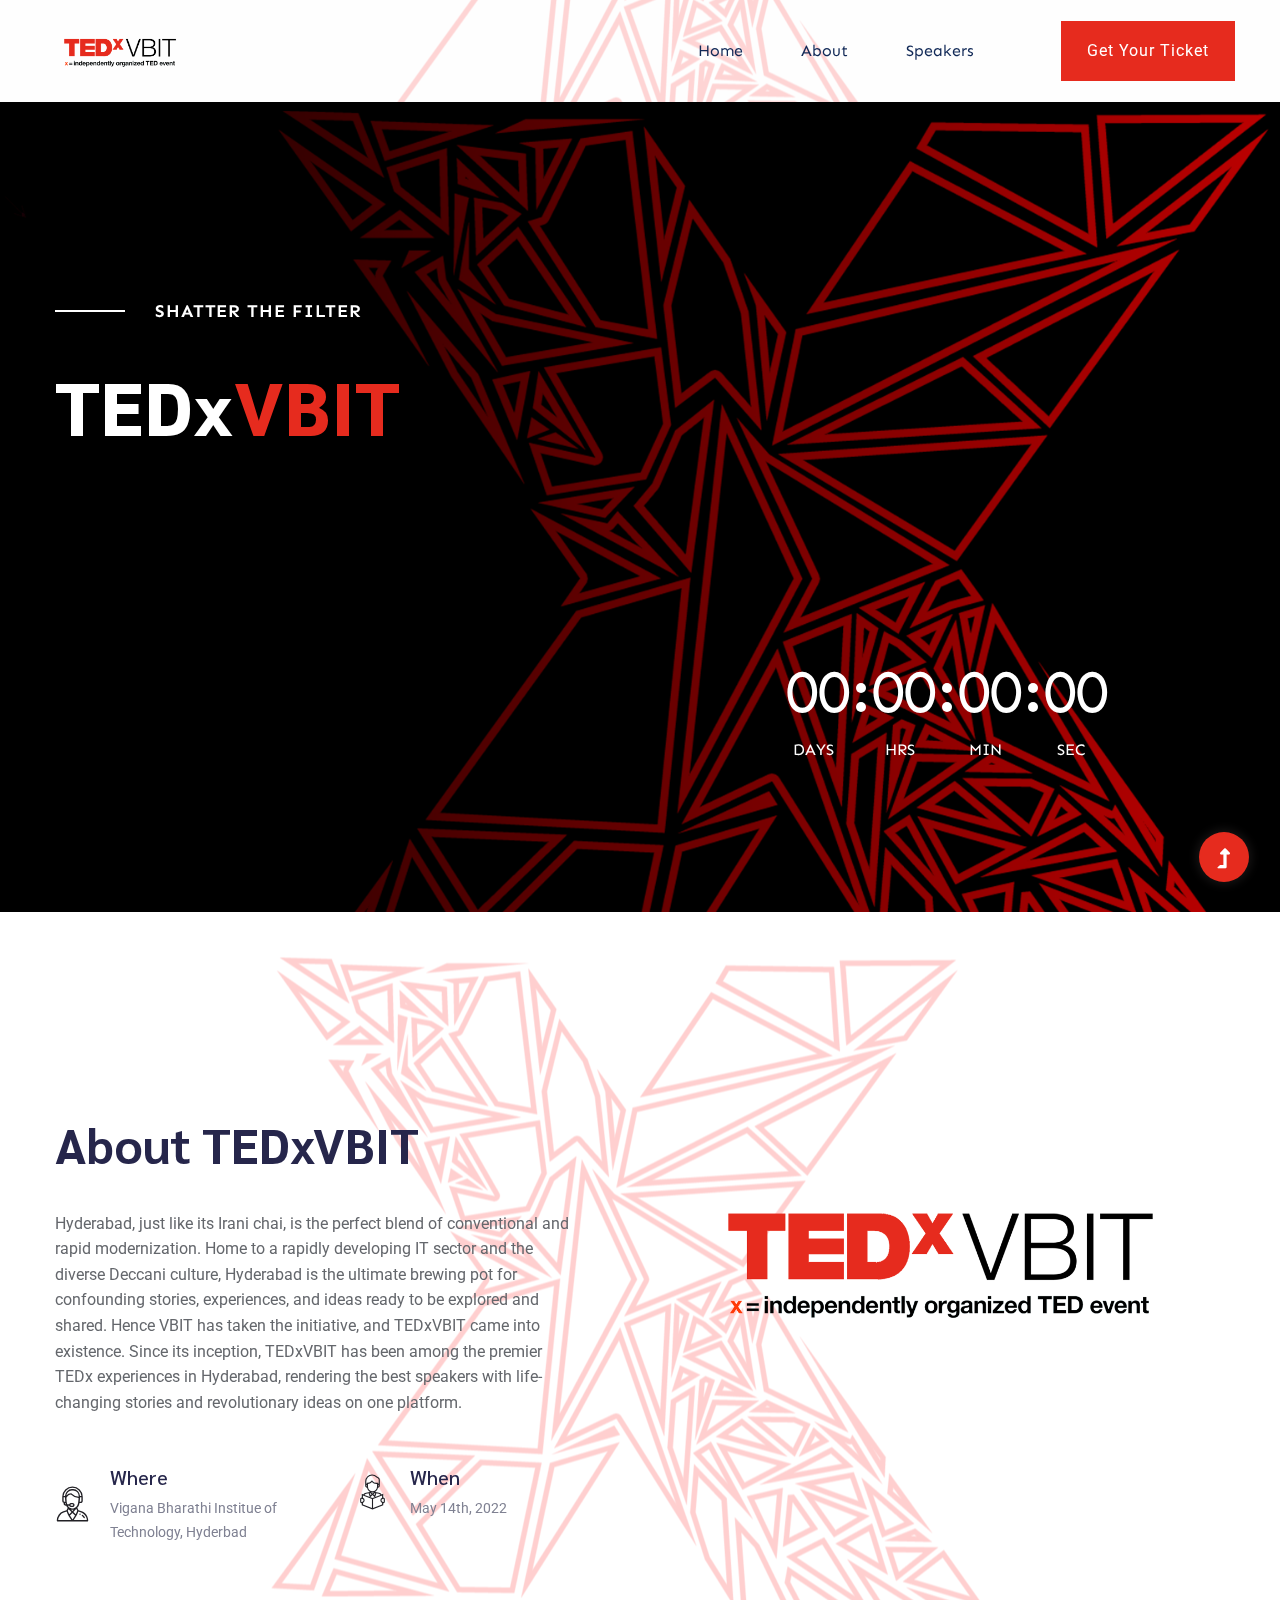
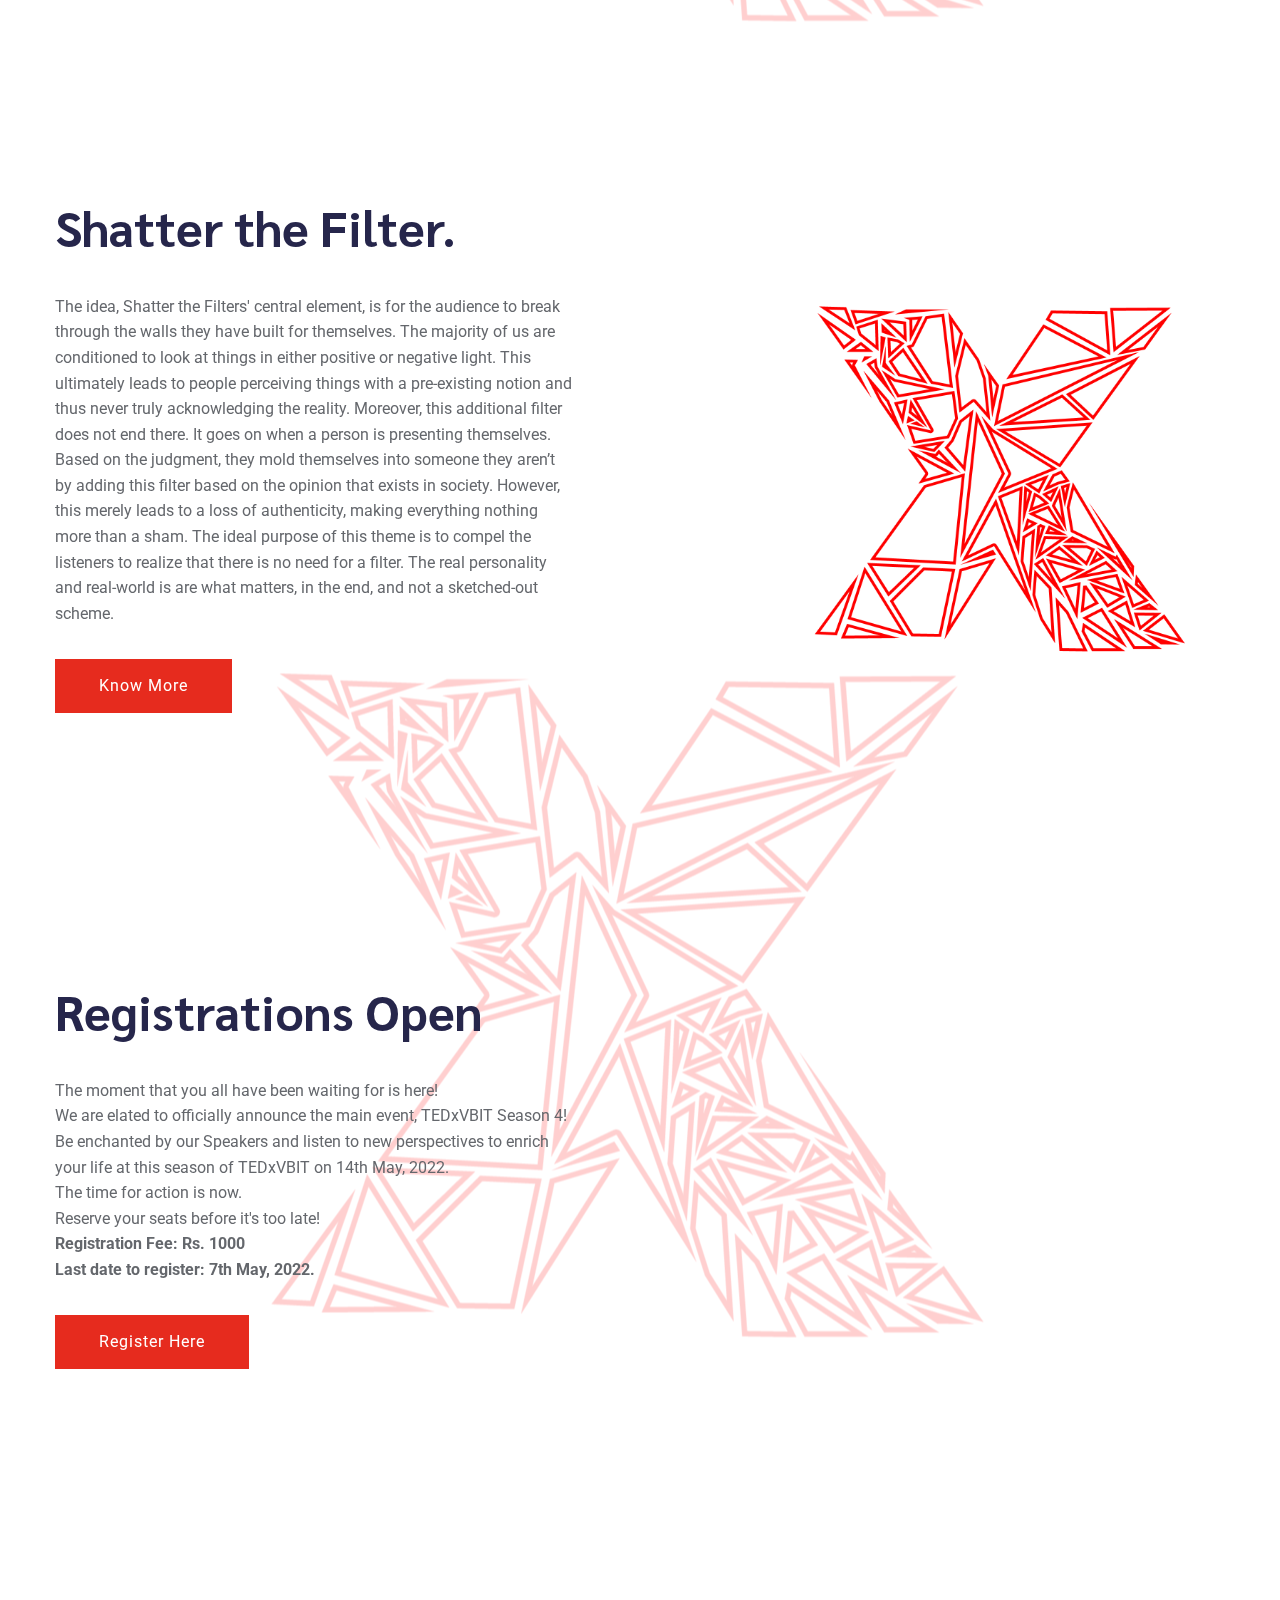
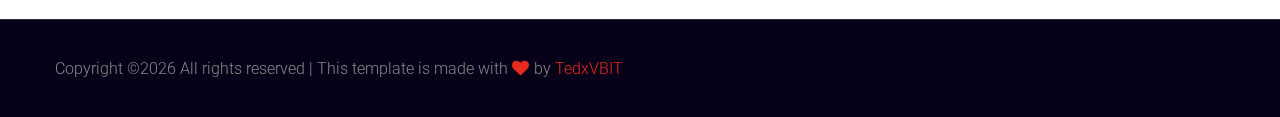
==== commit a7762d90: "Spaces" ====
--- a/index.html
+++ b/index.html
@@ -192,7 +192,7 @@
                             <img src="assets/img/TEDx Shattered Stroke.png" alt="" style="width: 60%;">
                         </div>-->
                         <div class="about-back-img ">
-                            <img src="assets/img/TEDx LOGO White BG.png" alt="" style="width: 80%;">
+                            <img src="assets/img/TEDx LOGO White BG.png" alt="" style="width: 100%;">
                         </div>
                     </div>
                 </div>
@@ -207,7 +207,7 @@
                 <div class="col-lg-6 col-md-12">
                     <div class="about-caption mb-50">
                         <!-- Section Tittle -->
-                        <div class="section-tittle mb-35">
+                        <div class="section-tittle mb-35" style="margin-top: 30px;">
                             <h2>Shatter the Filter.</h2>
                         </div>
                         <p>The idea, Shatter the Filters' central element, is for the audience to break through the walls they have built for themselves. The majority of us are conditioned to look at things in either positive or negative light. This ultimately leads to people perceiving things with a pre-existing notion and thus never truly acknowledging the reality. Moreover, this additional filter does not end there. It goes on when a person is presenting themselves. Based on the judgment, they mold themselves into someone they aren’t by adding this filter based on the opinion that exists in society. However, this merely leads to a loss of authenticity, making everything nothing more than a sham. The ideal purpose of this theme is to compel the listeners to realize that there is no need for a filter. The real personality and real-world is are what matters, in the end, and not a sketched-out scheme.
@@ -360,7 +360,7 @@
                 <div class="col-lg-6 col-md-12">
                     <div class="about-caption mb-50">
                         <!-- Section Tittle -->
-                        <div class="section-tittle mb-35">
+                        <div class="section-tittle mb-35" style="margin-top: 30px;">
                             <h2>Registrations Open</h2>
                         </div>
                         <p>The moment that you all have been waiting for is here!
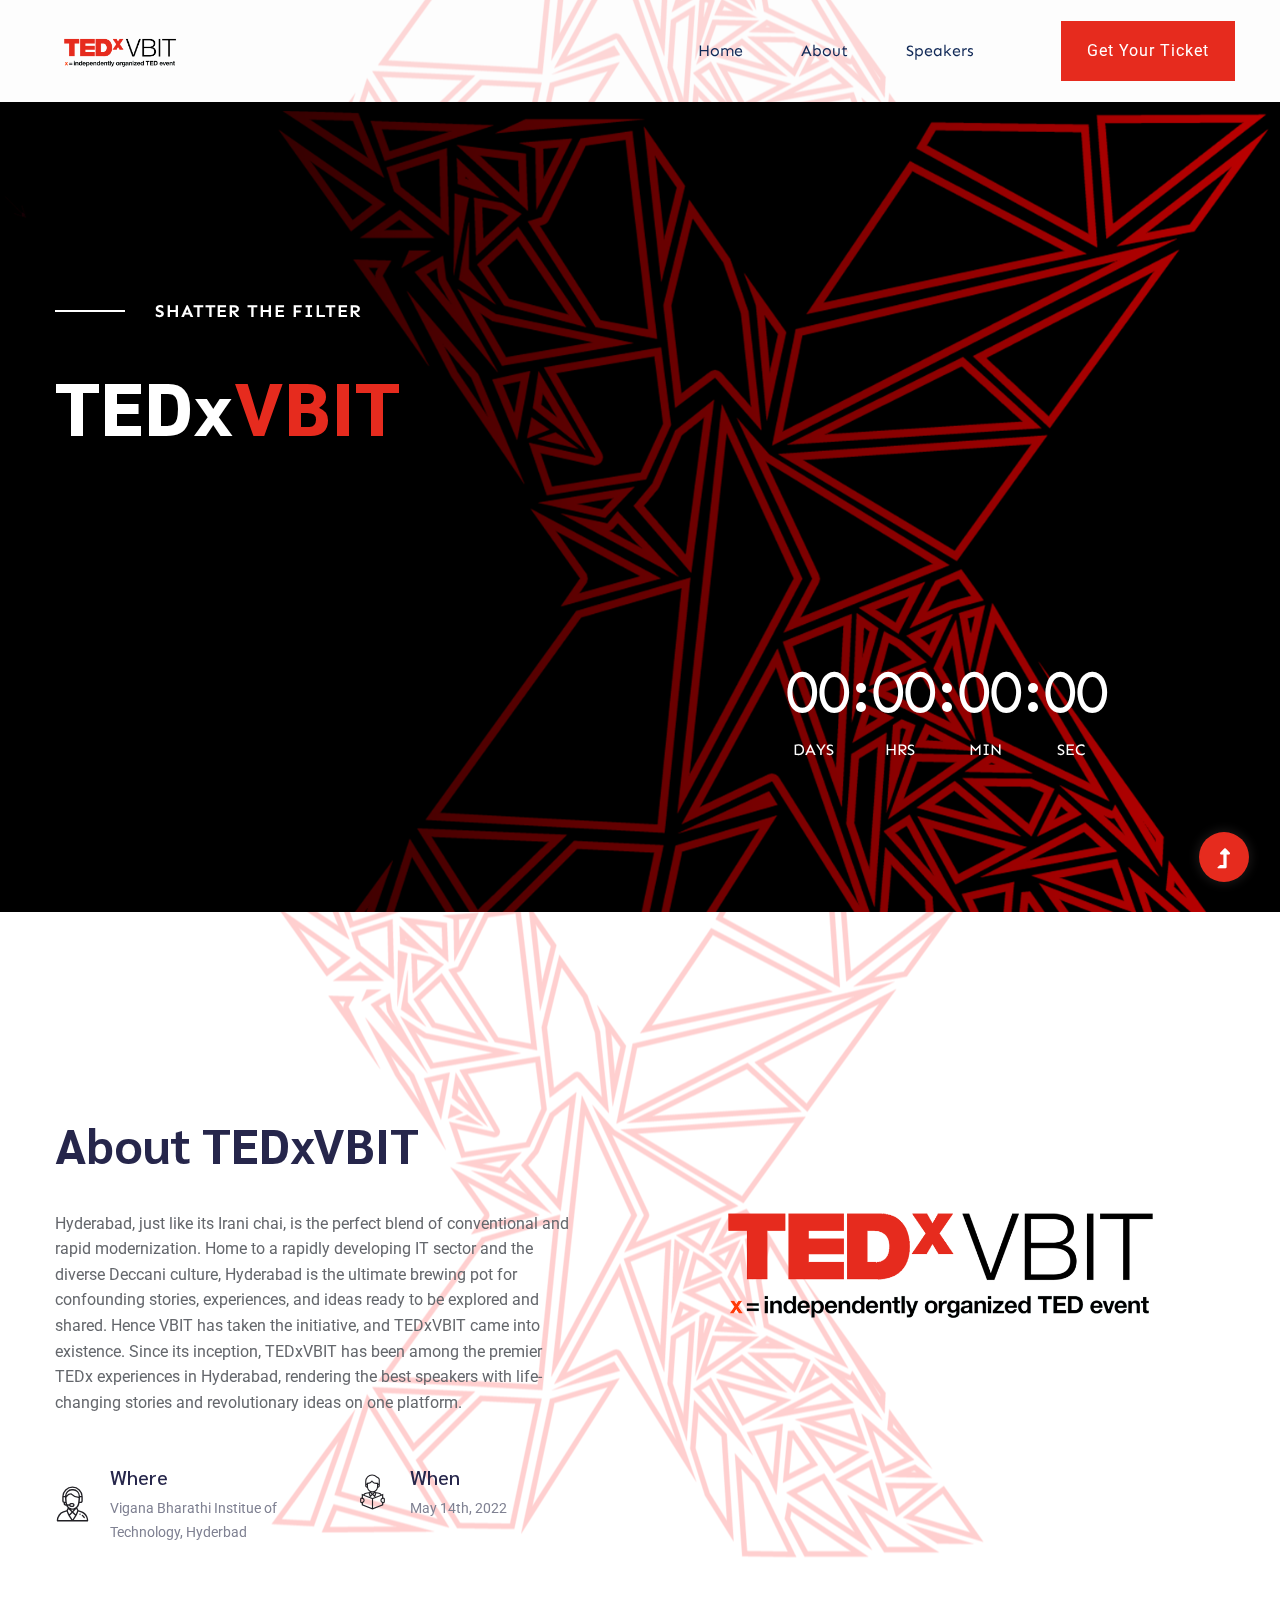
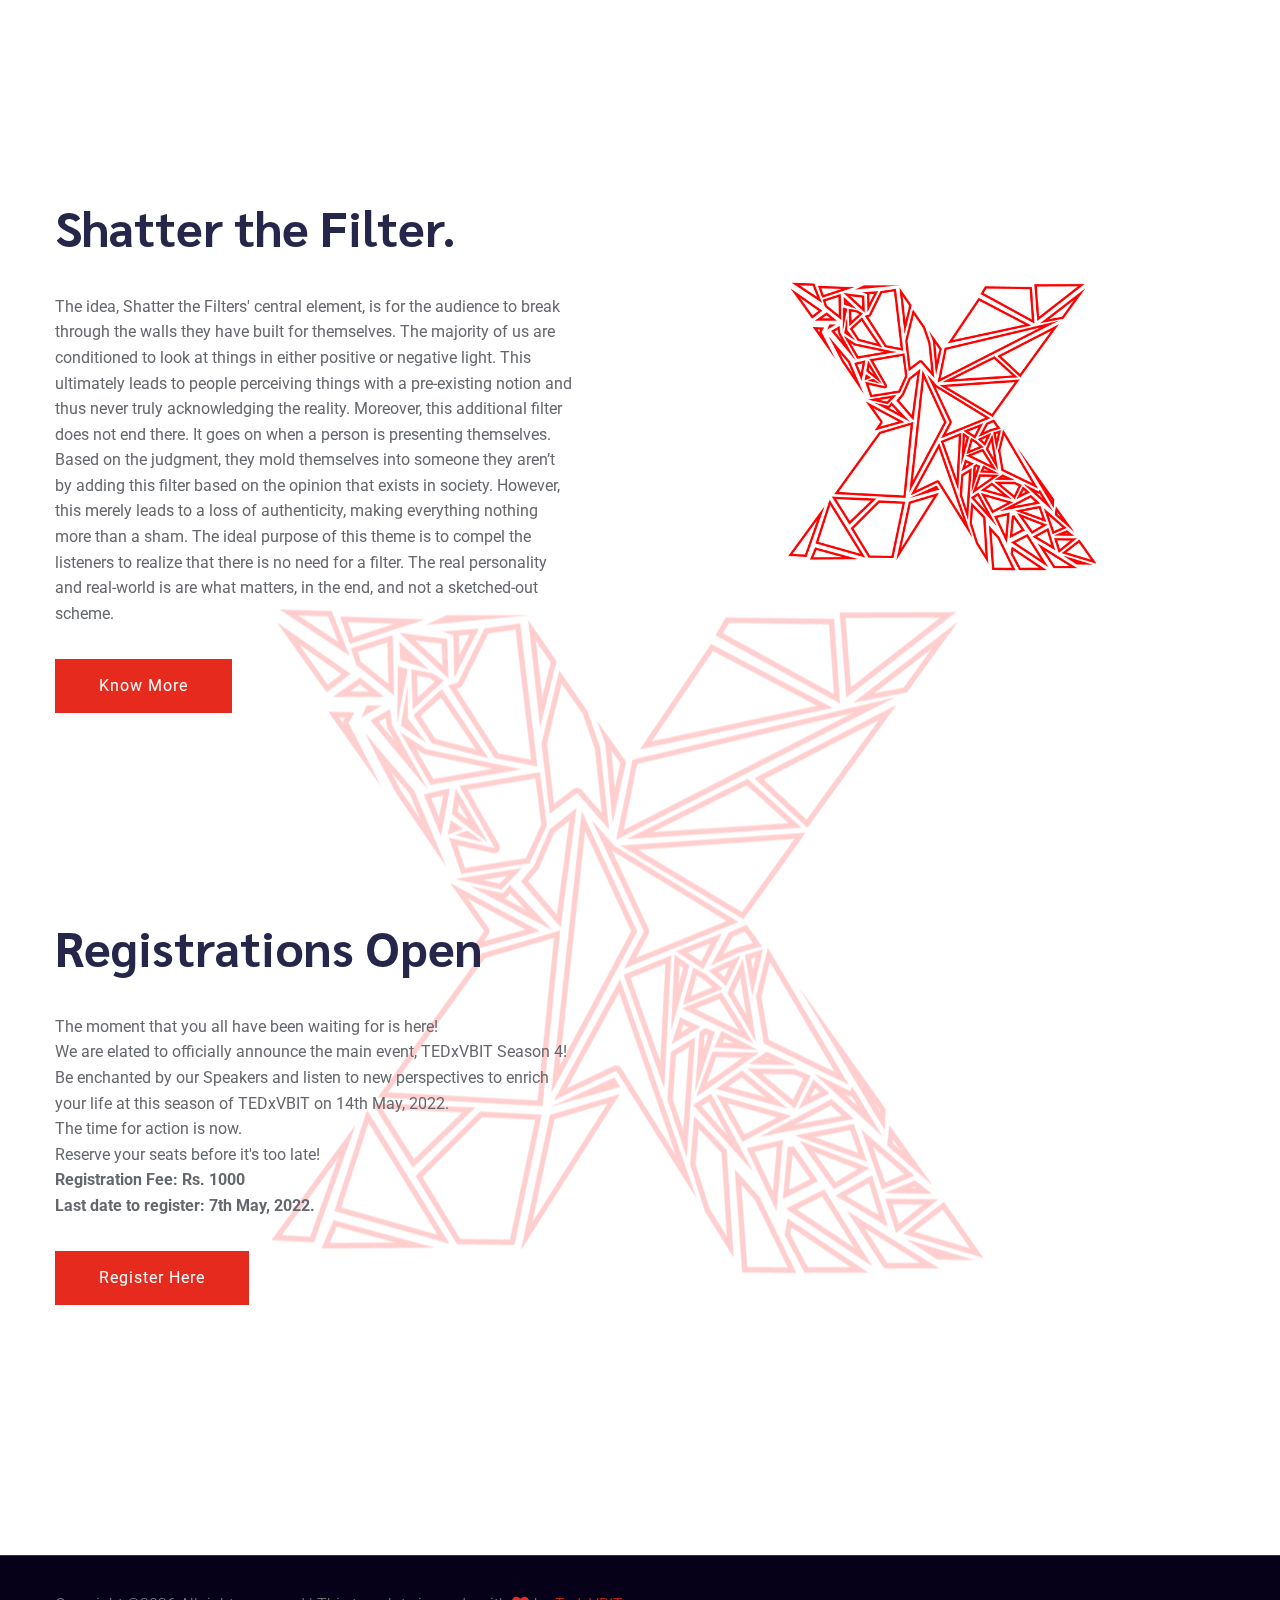
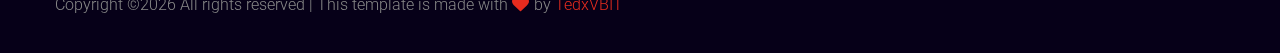
==== commit bb01f546: "Major edits and Team Page" ====
--- a/index.html
+++ b/index.html
@@ -52,7 +52,7 @@
                     <!-- Logo -->
                     <div class="col-xl-2 col-lg-2 col-md-1">
                         <div class="logo">
-                            <a href="index.html"><img src="assets/img/logo/logo.png" width="150" alt=""></a>
+                            <a href="index.html"><img src="assets/img/logo/logo.png" width="150" alt="" style="margin-top: auto;"></a>
                         </div>
                     </div>
                     <div class="col-xl-10 col-lg-10 col-md-10">
@@ -223,7 +223,7 @@
                             <img src="assets/img/TEDx Shattered Stroke.png" alt="" style="width: 60%;">
                         </div>-->
                         <div class="about-back-img ">
-                            <img src="assets/img/TEDx Shattered Stroke.png" alt="" style="width: 120%;">
+                            <img src="assets/img/TEDx Shattered Stroke.png" alt="" style="margin-left: auto; margin-right: auto; width: 100%; margin-bottom: 50px;">
                         </div>
                     </div>
                 </div>
--- a/assets/css/style.css
+++ b/assets/css/style.css
@@ -2144,7 +2144,7 @@
   background-color: #e62b1e !important;
 }
 .mobile_menu .slicknav_menu .slicknav_nav {
-  margin-top: 15px !important;
+  margin-top: 10px !important;
 }
 .mobile_menu .slicknav_menu .slicknav_nav a:hover {
   background: transparent;
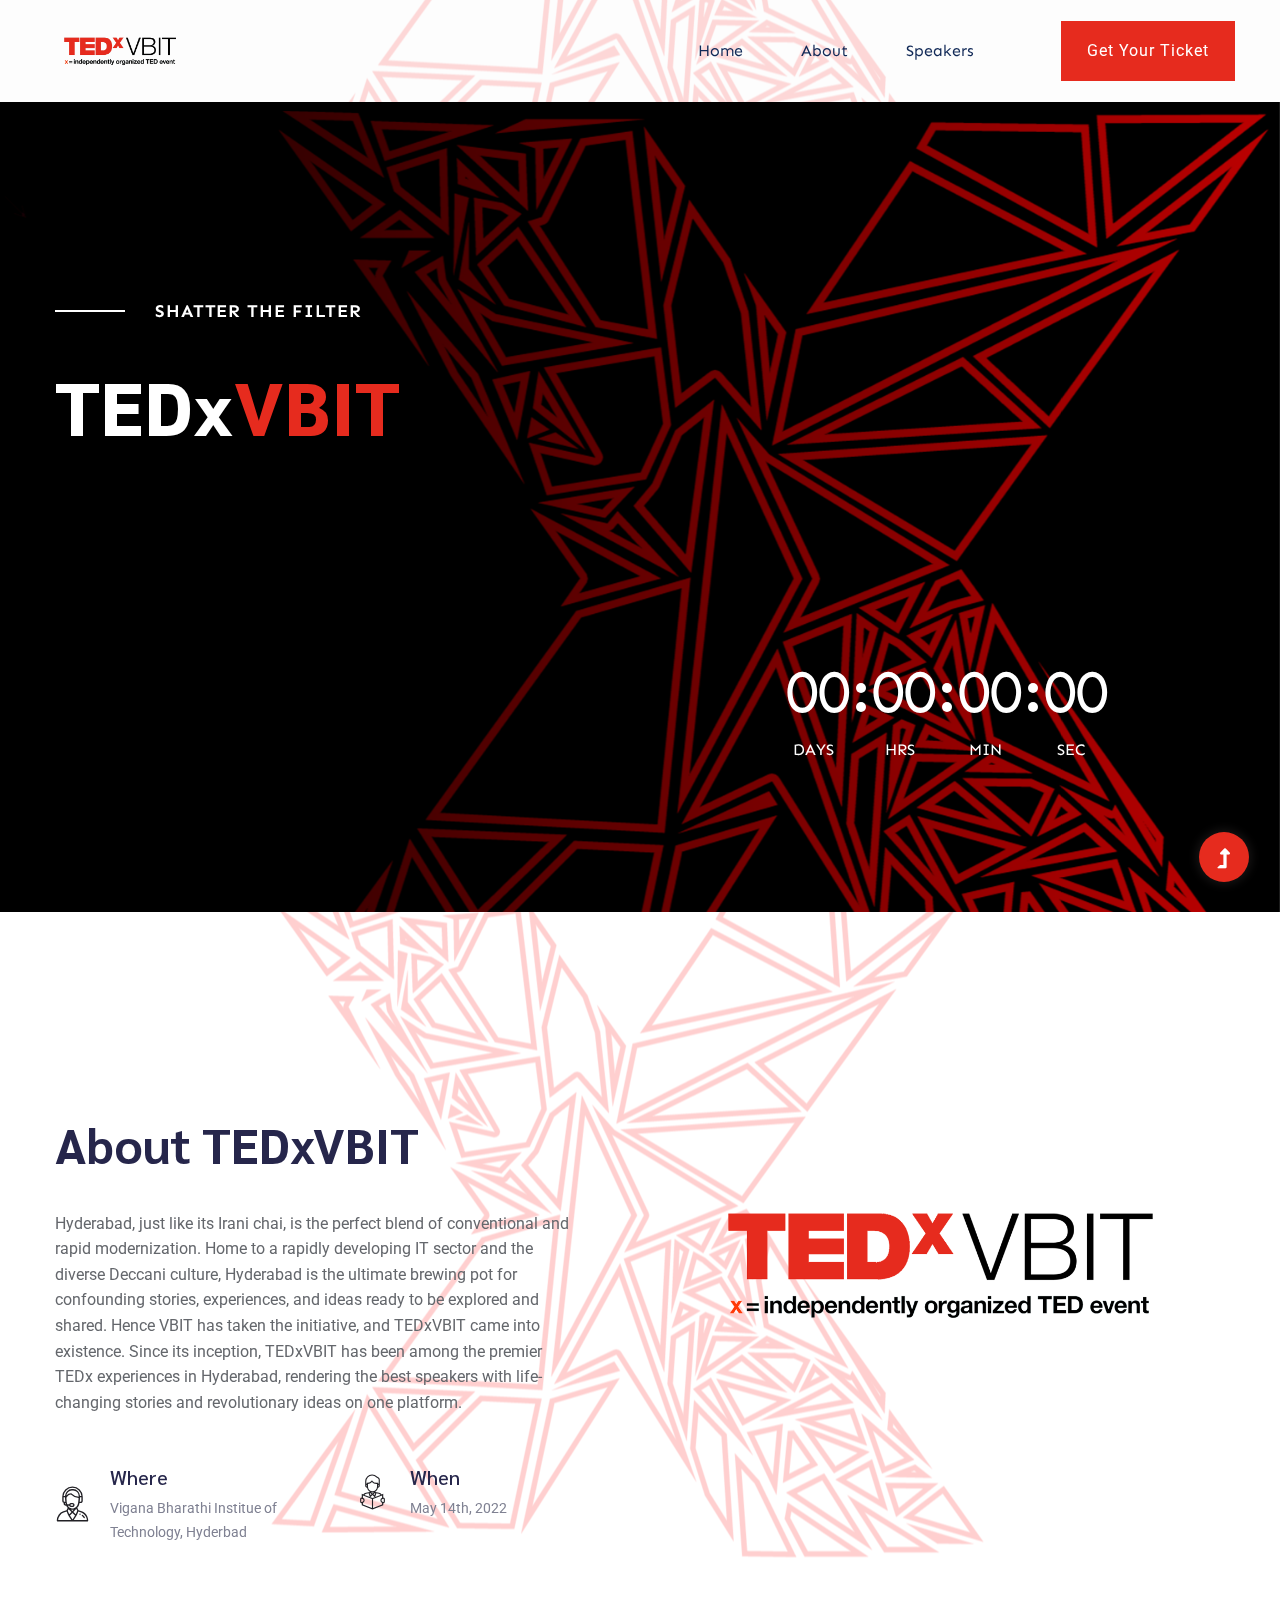
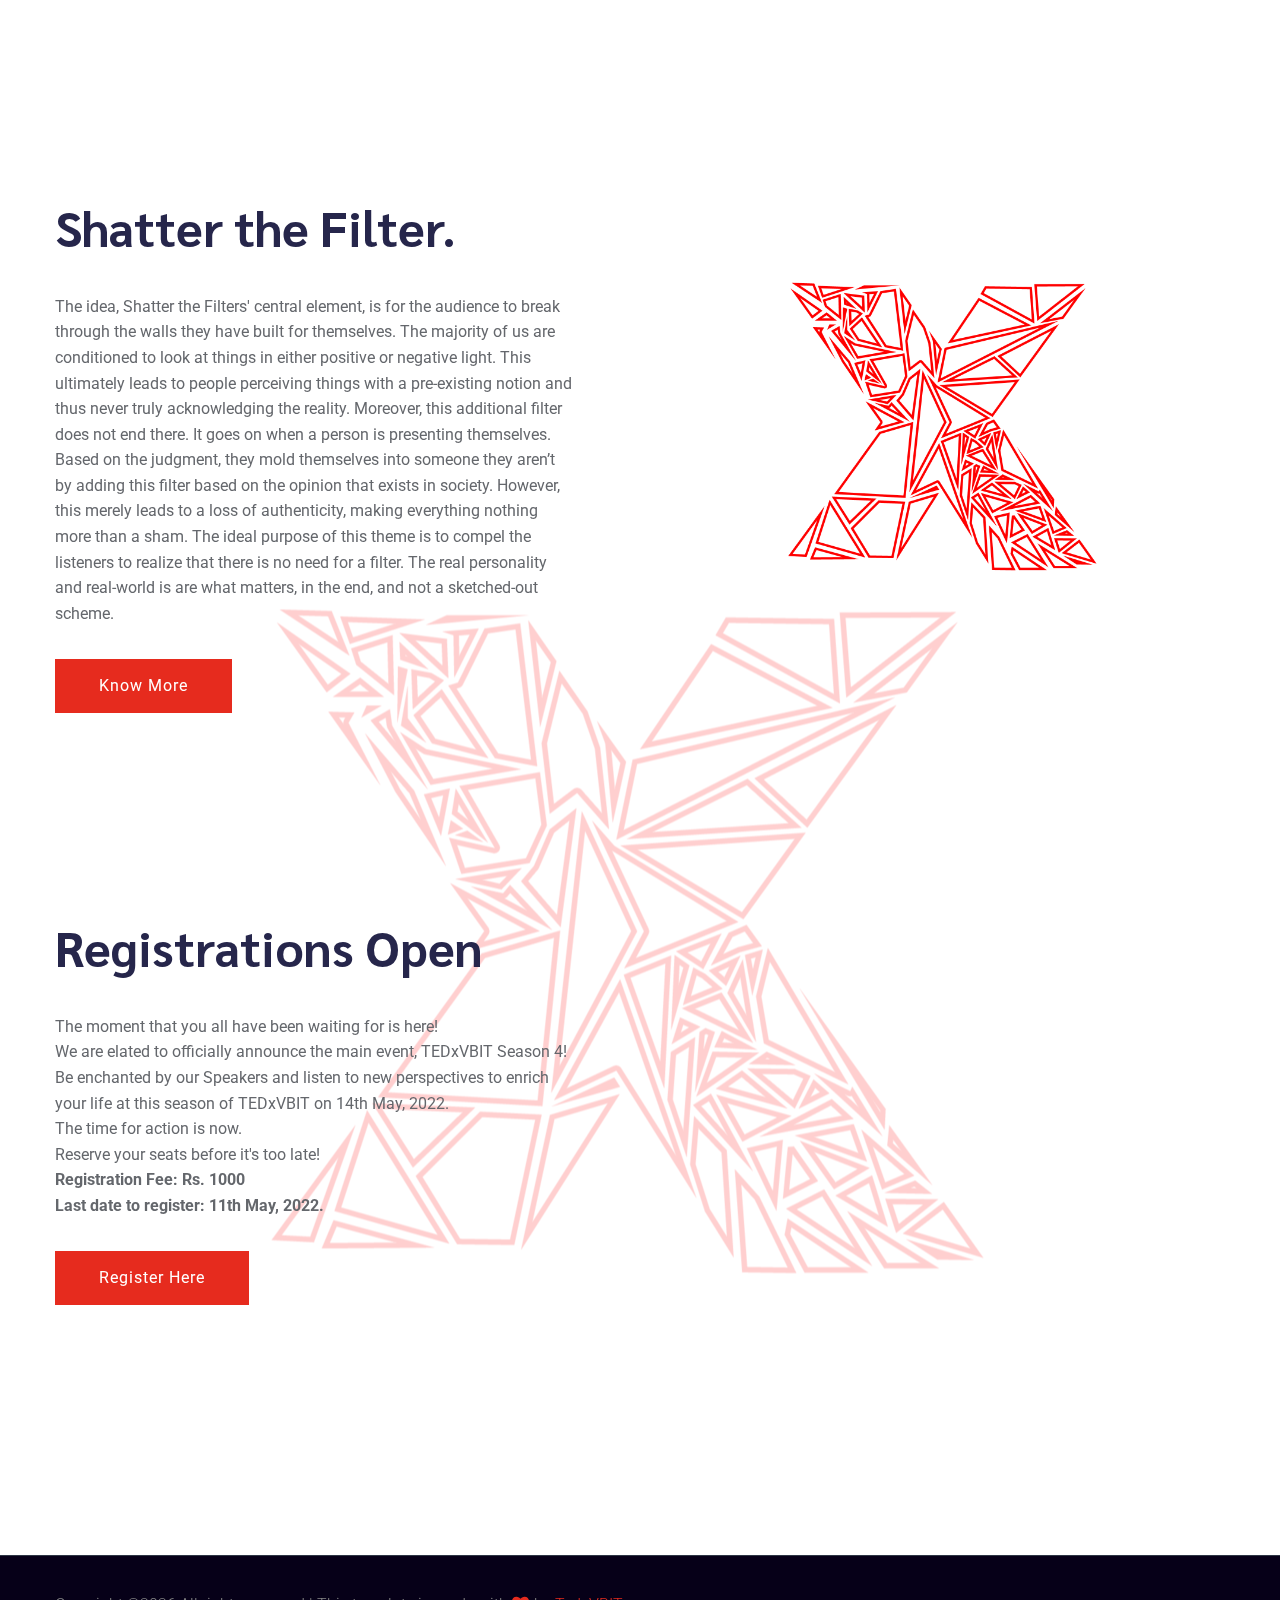
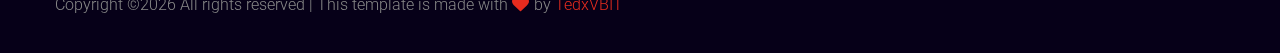
==== commit 742b53dc: "date changed" ====
--- a/index.html
+++ b/index.html
@@ -372,7 +372,7 @@
                            <br> The time for action is now. 
                            <br> Reserve your seats before it's too late! 
                            <br> <strong>Registration Fee: Rs. 1000</strong> 
-                           <br> <strong>Last date to register: 7th May, 2022.</strong> 
+                           <br> <strong>Last date to register: 11th May, 2022.</strong> 
                         </p>
                         <a href="https://bit.ly/TEDxVBITSeason4" target="_blank" class="btn mt-50" style="margin-top: -10px;">Register Here</a>
                     </div>
